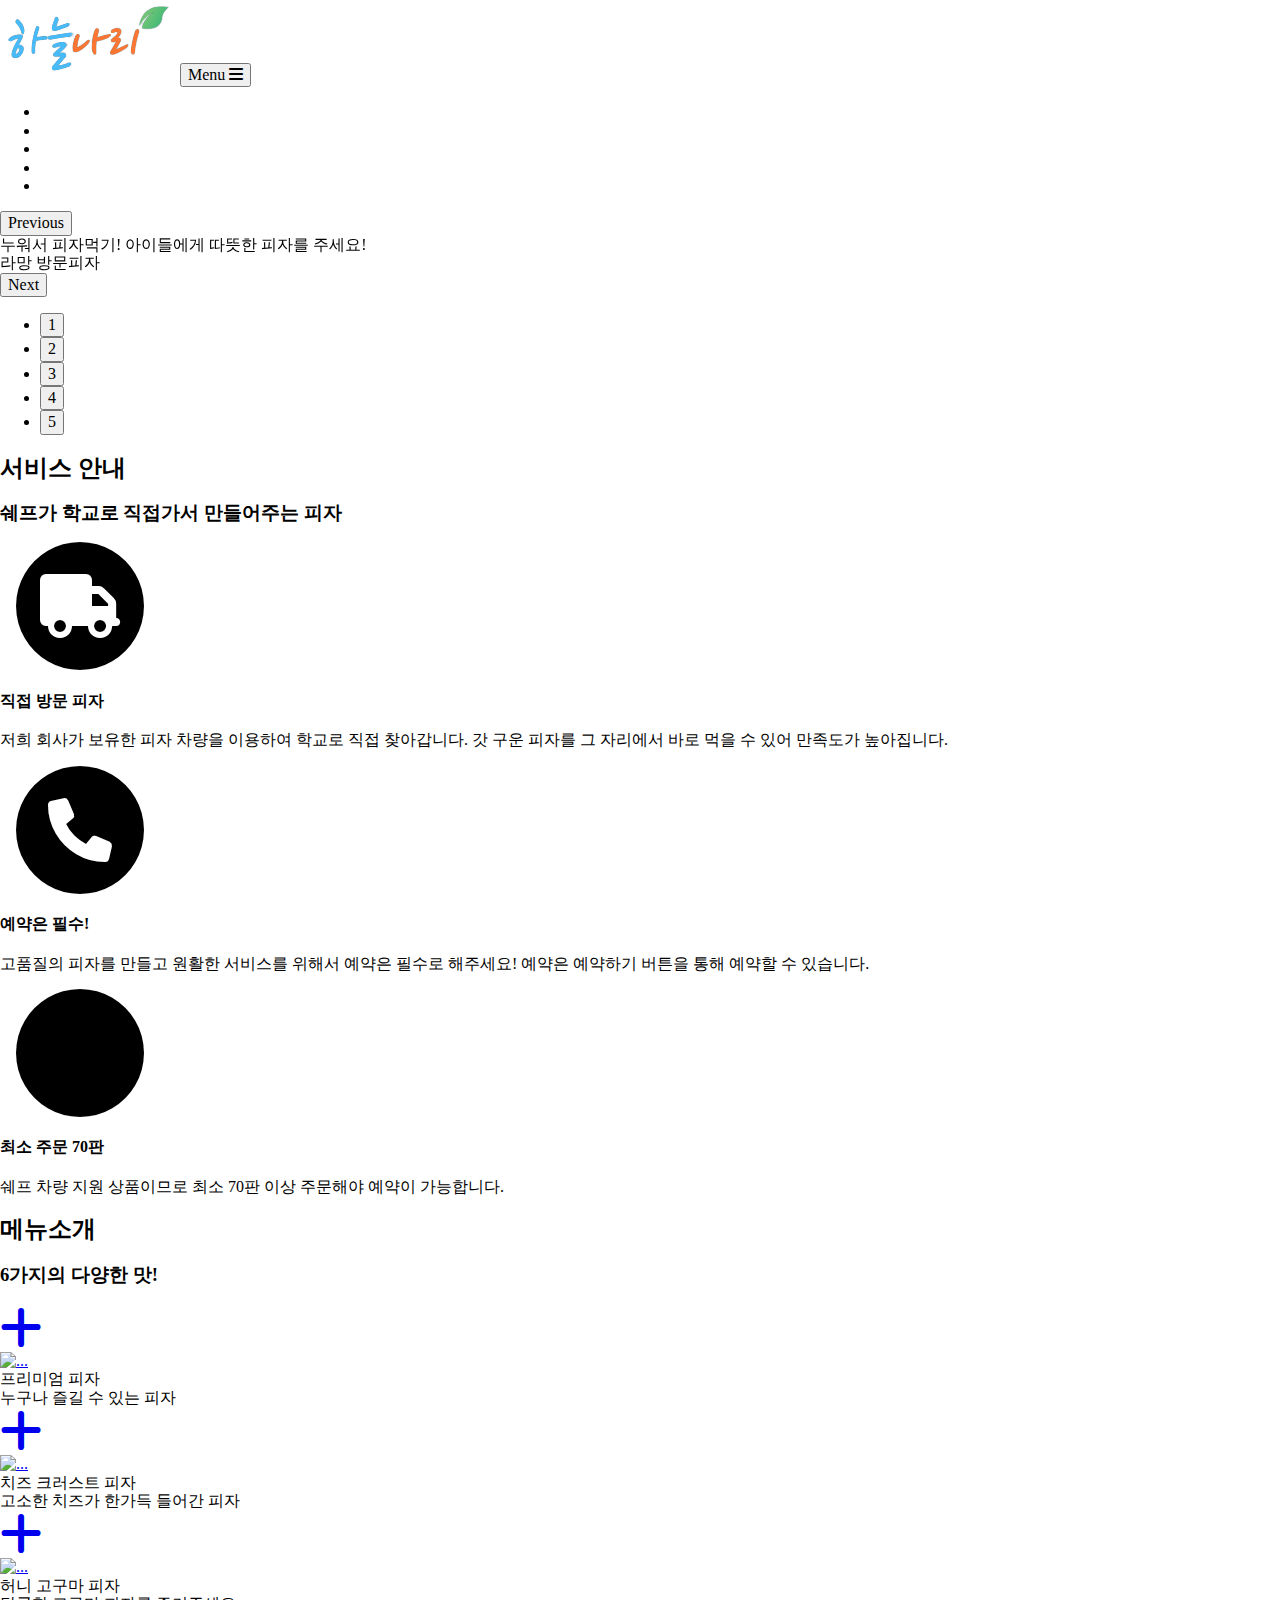
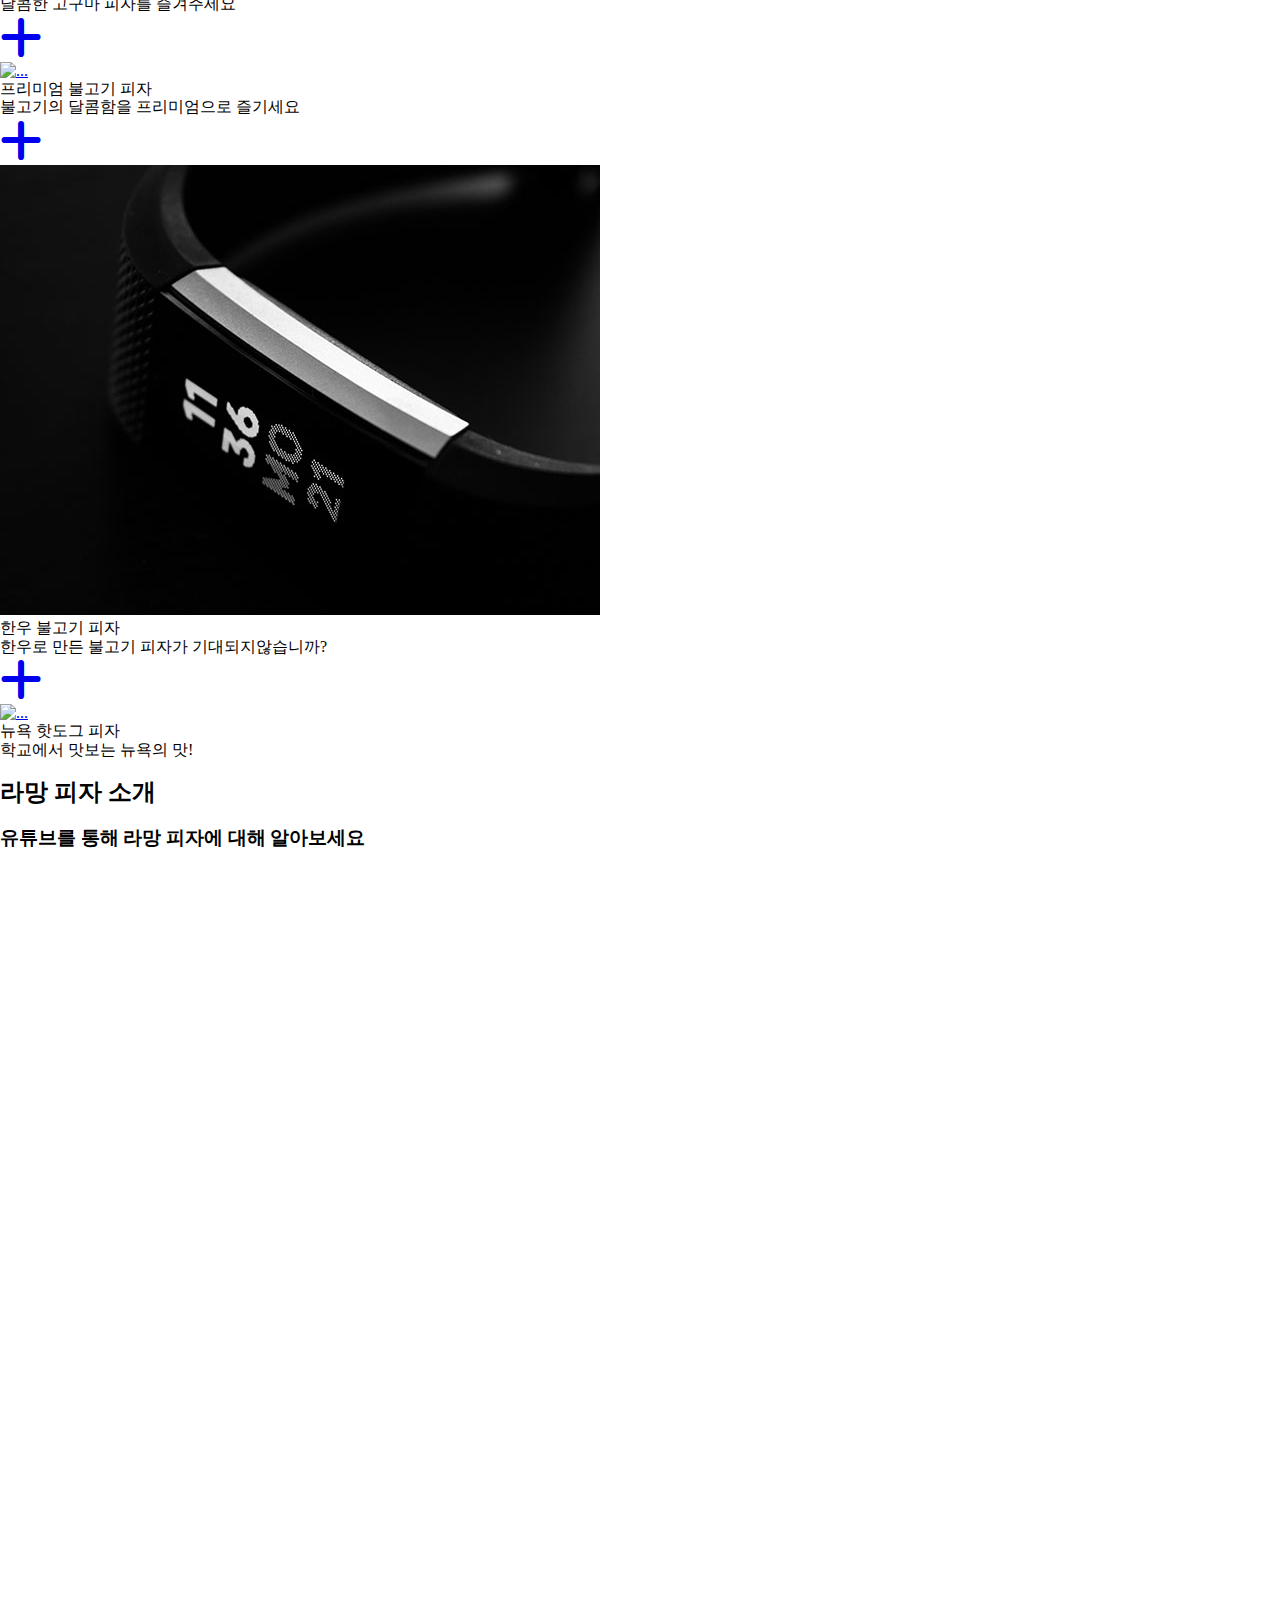
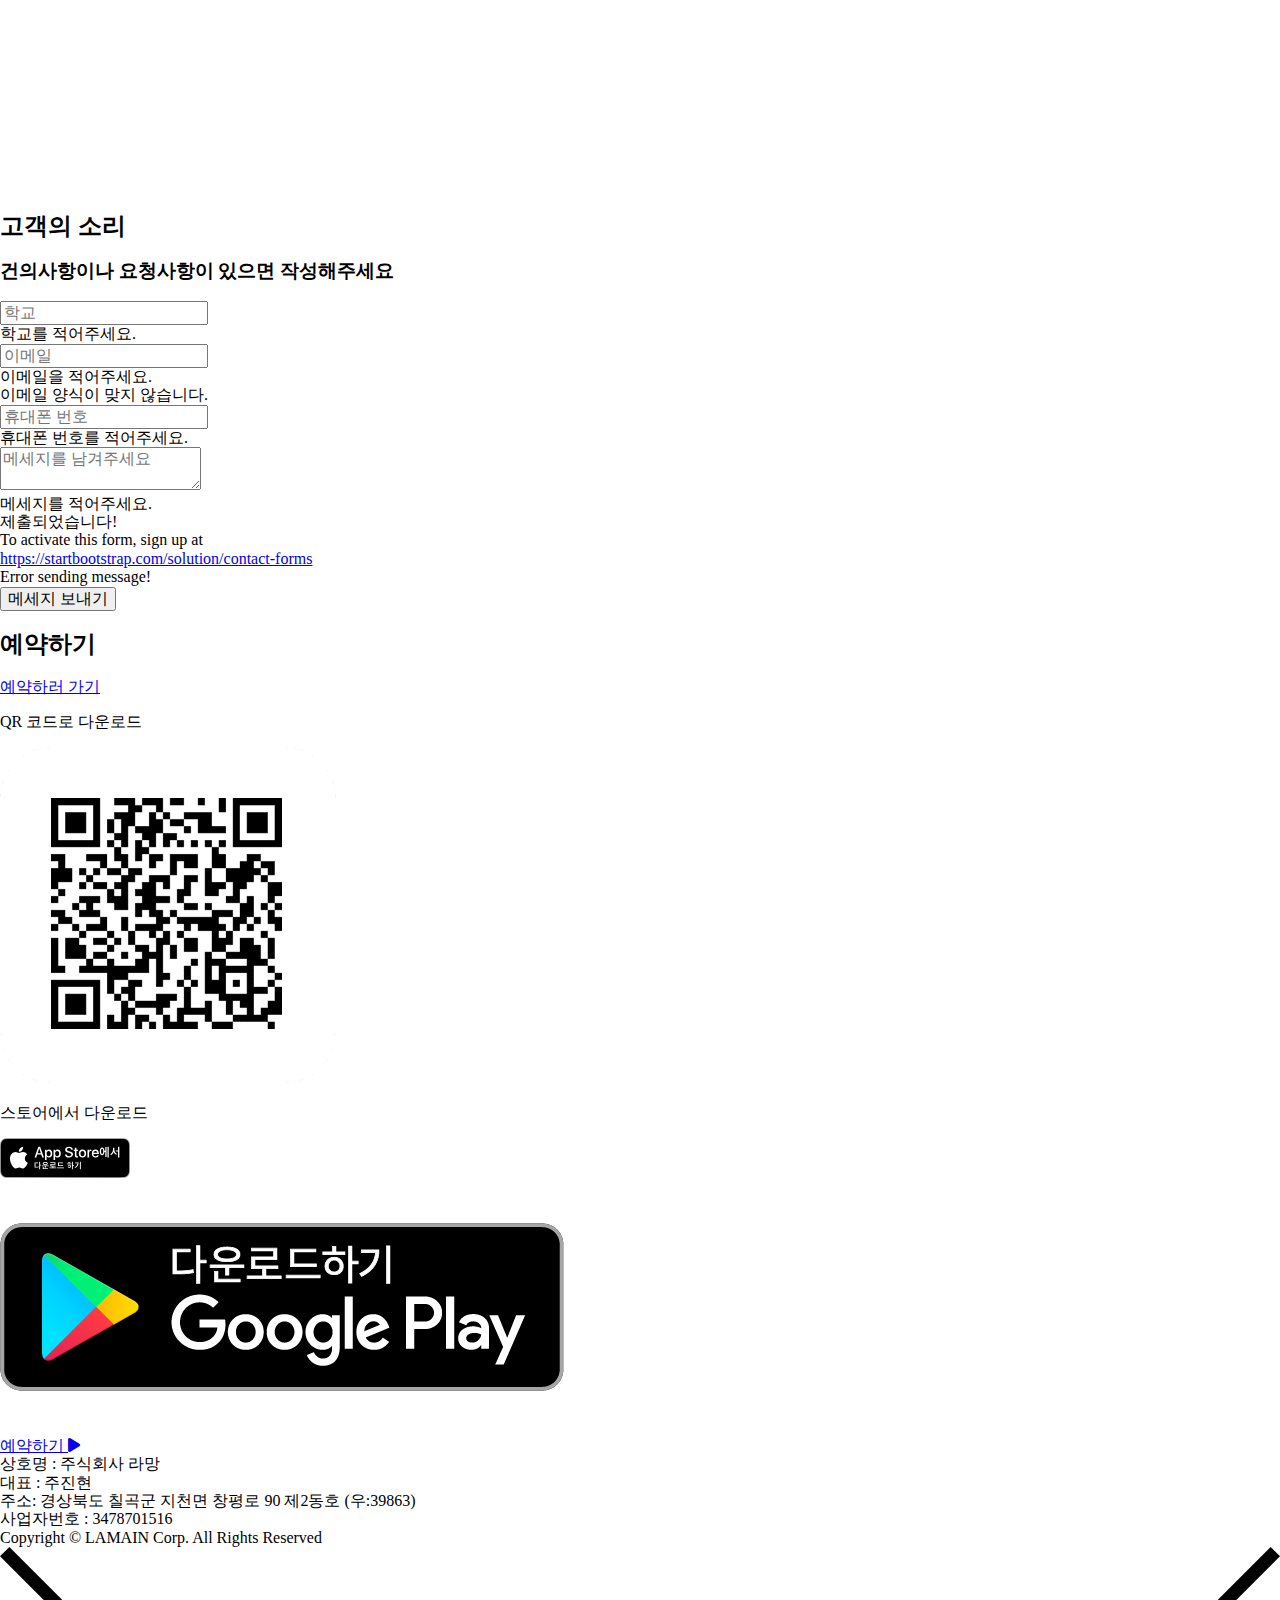
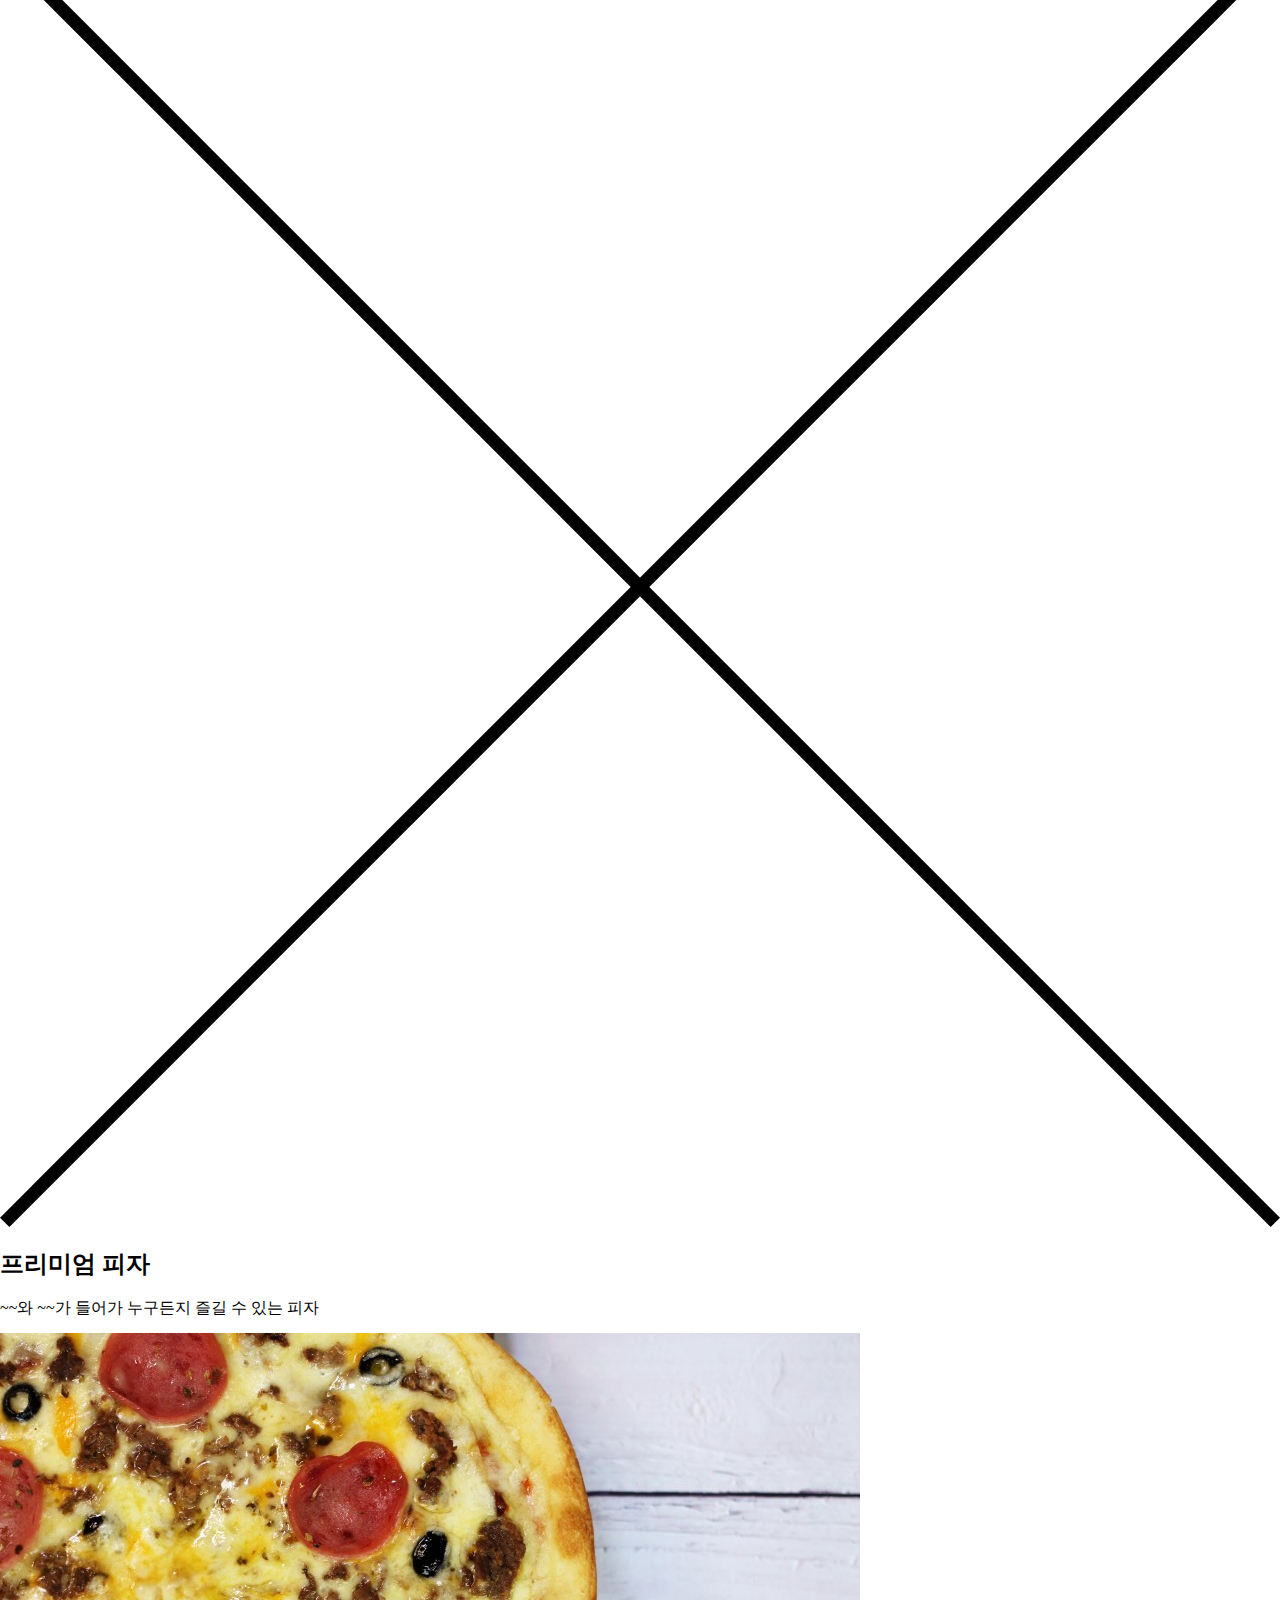
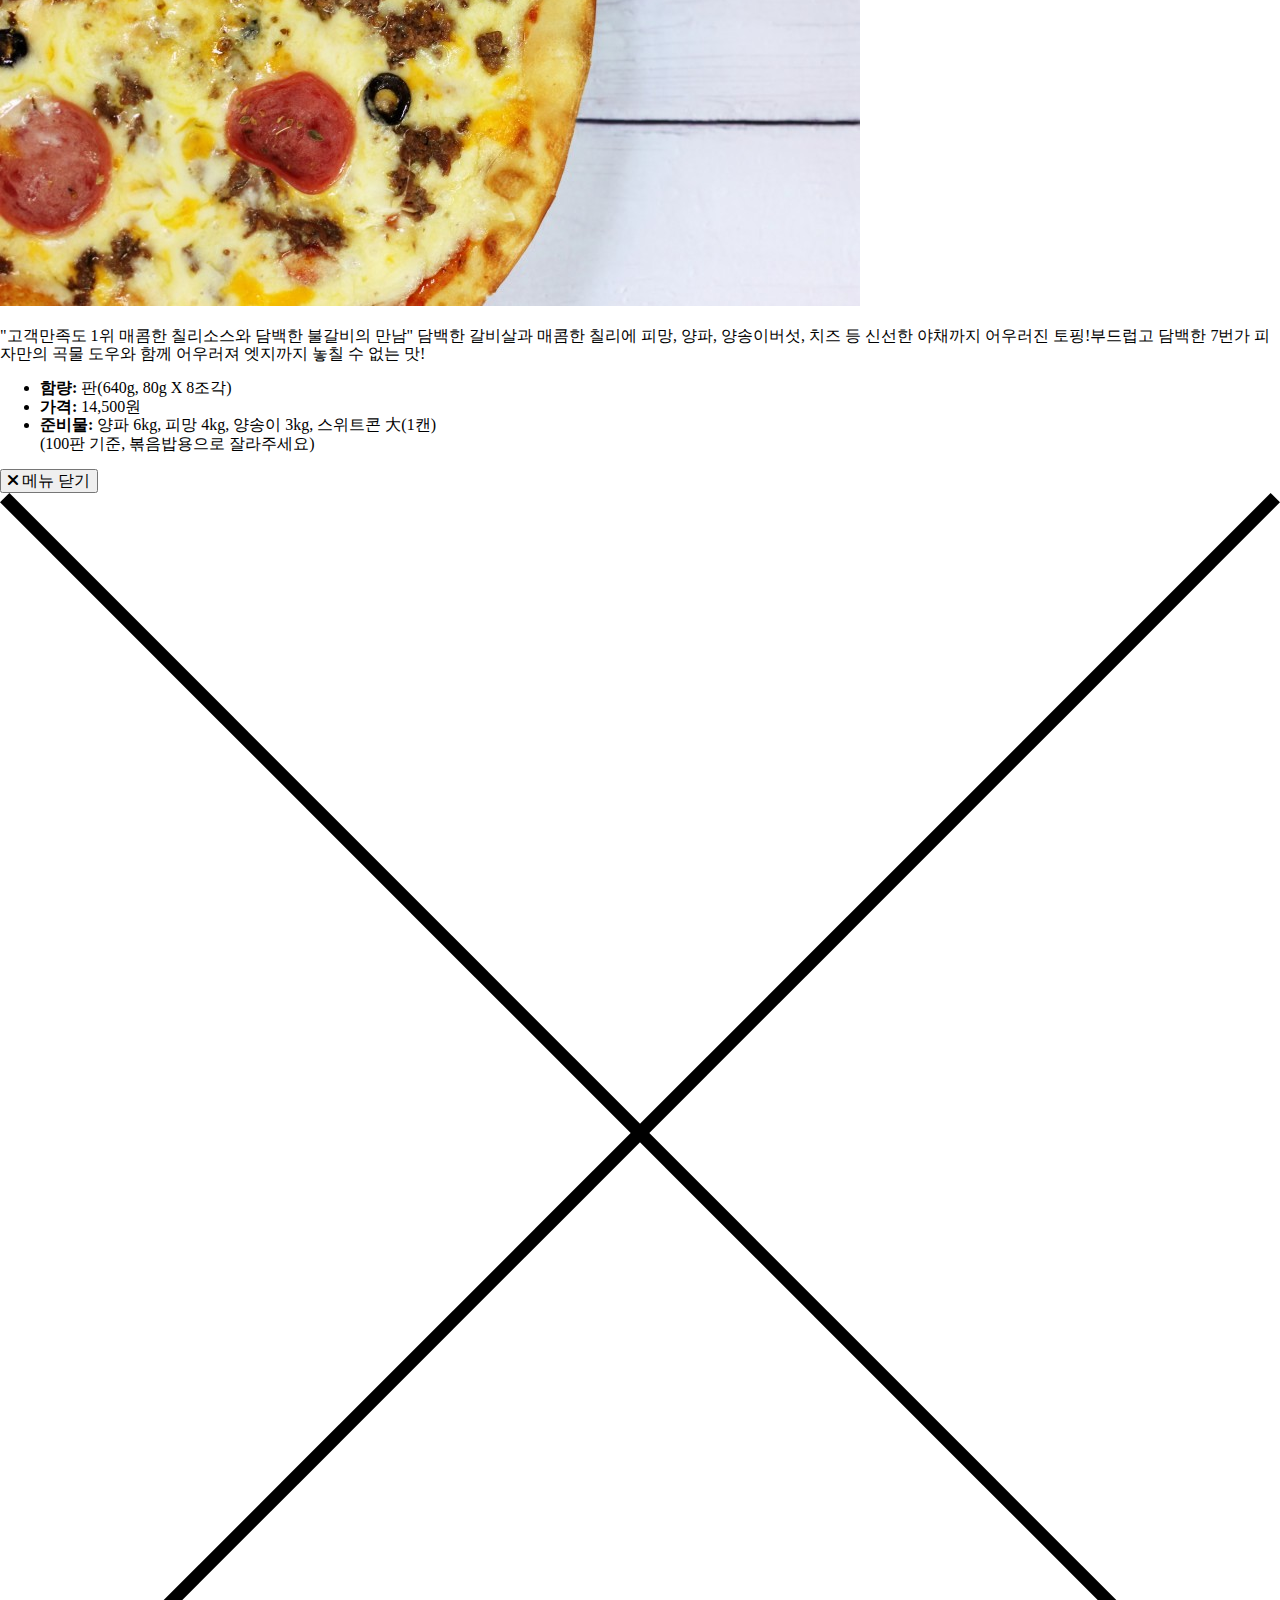
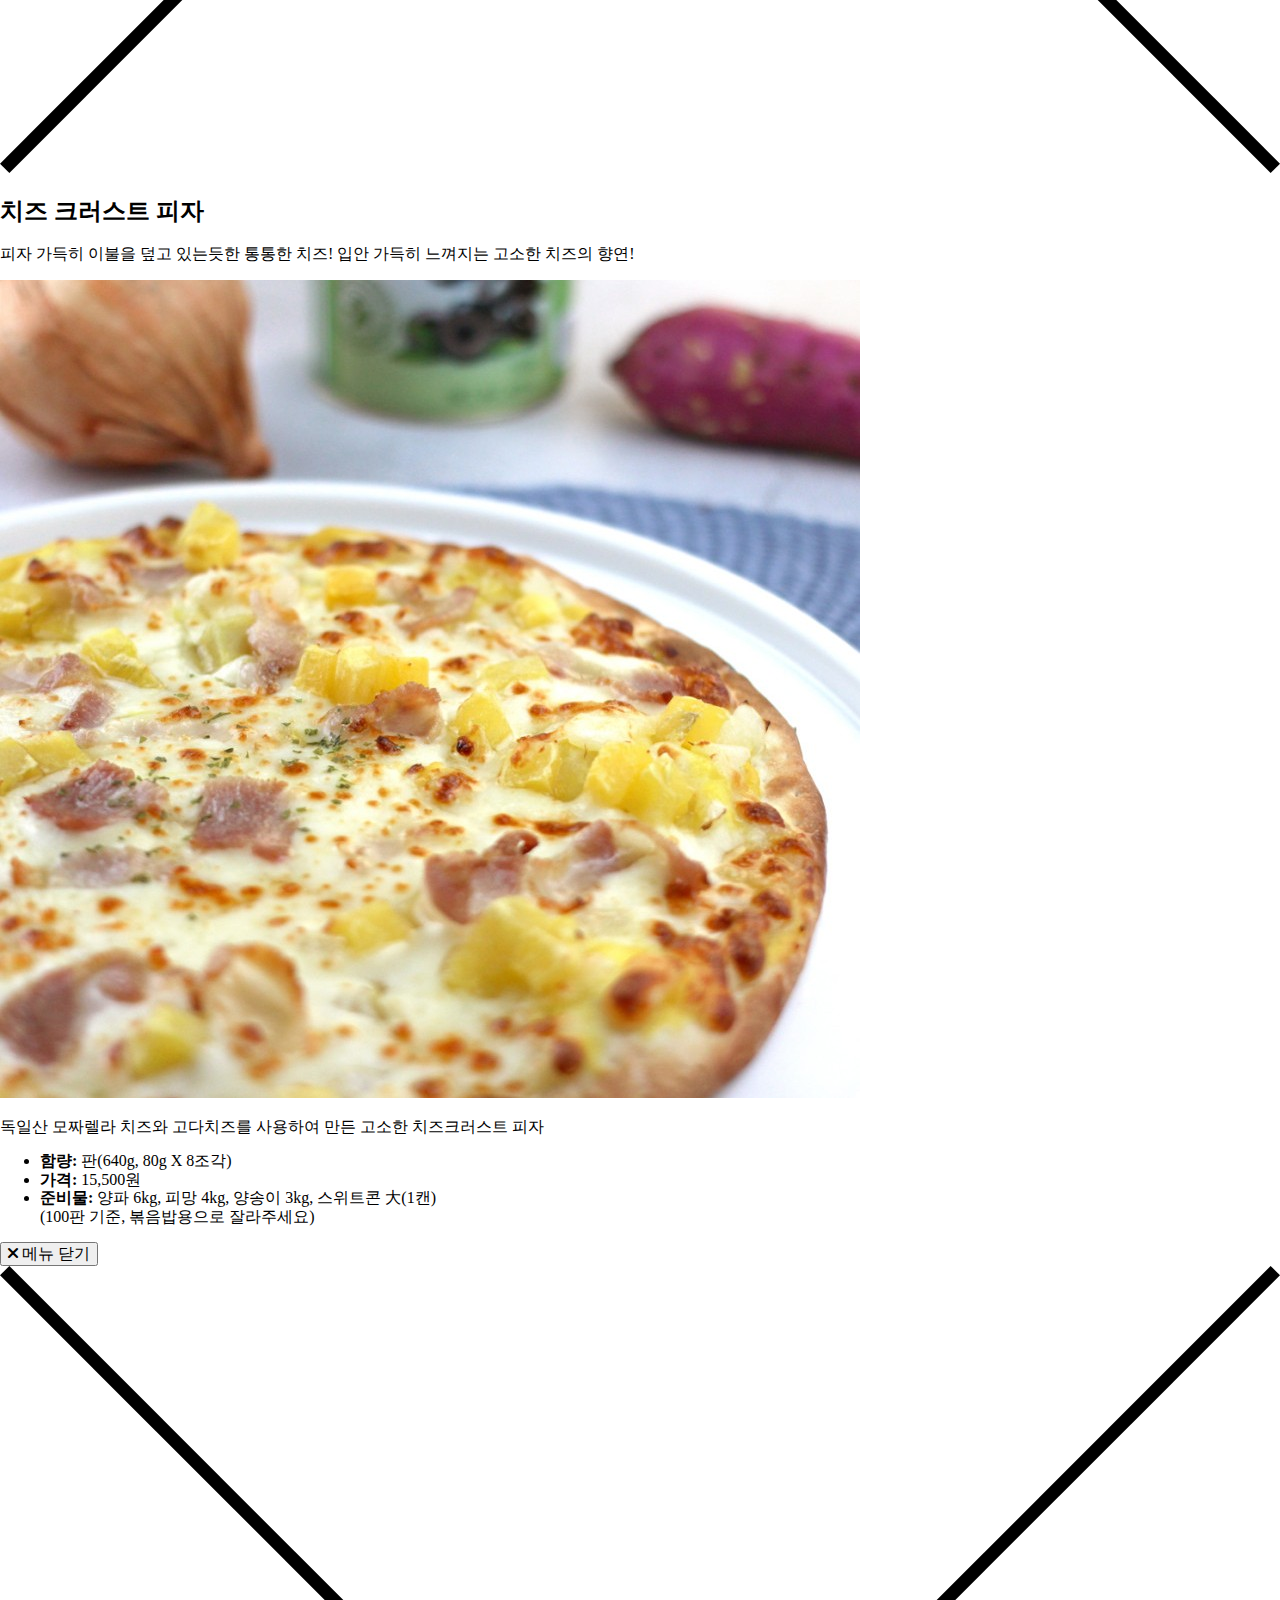
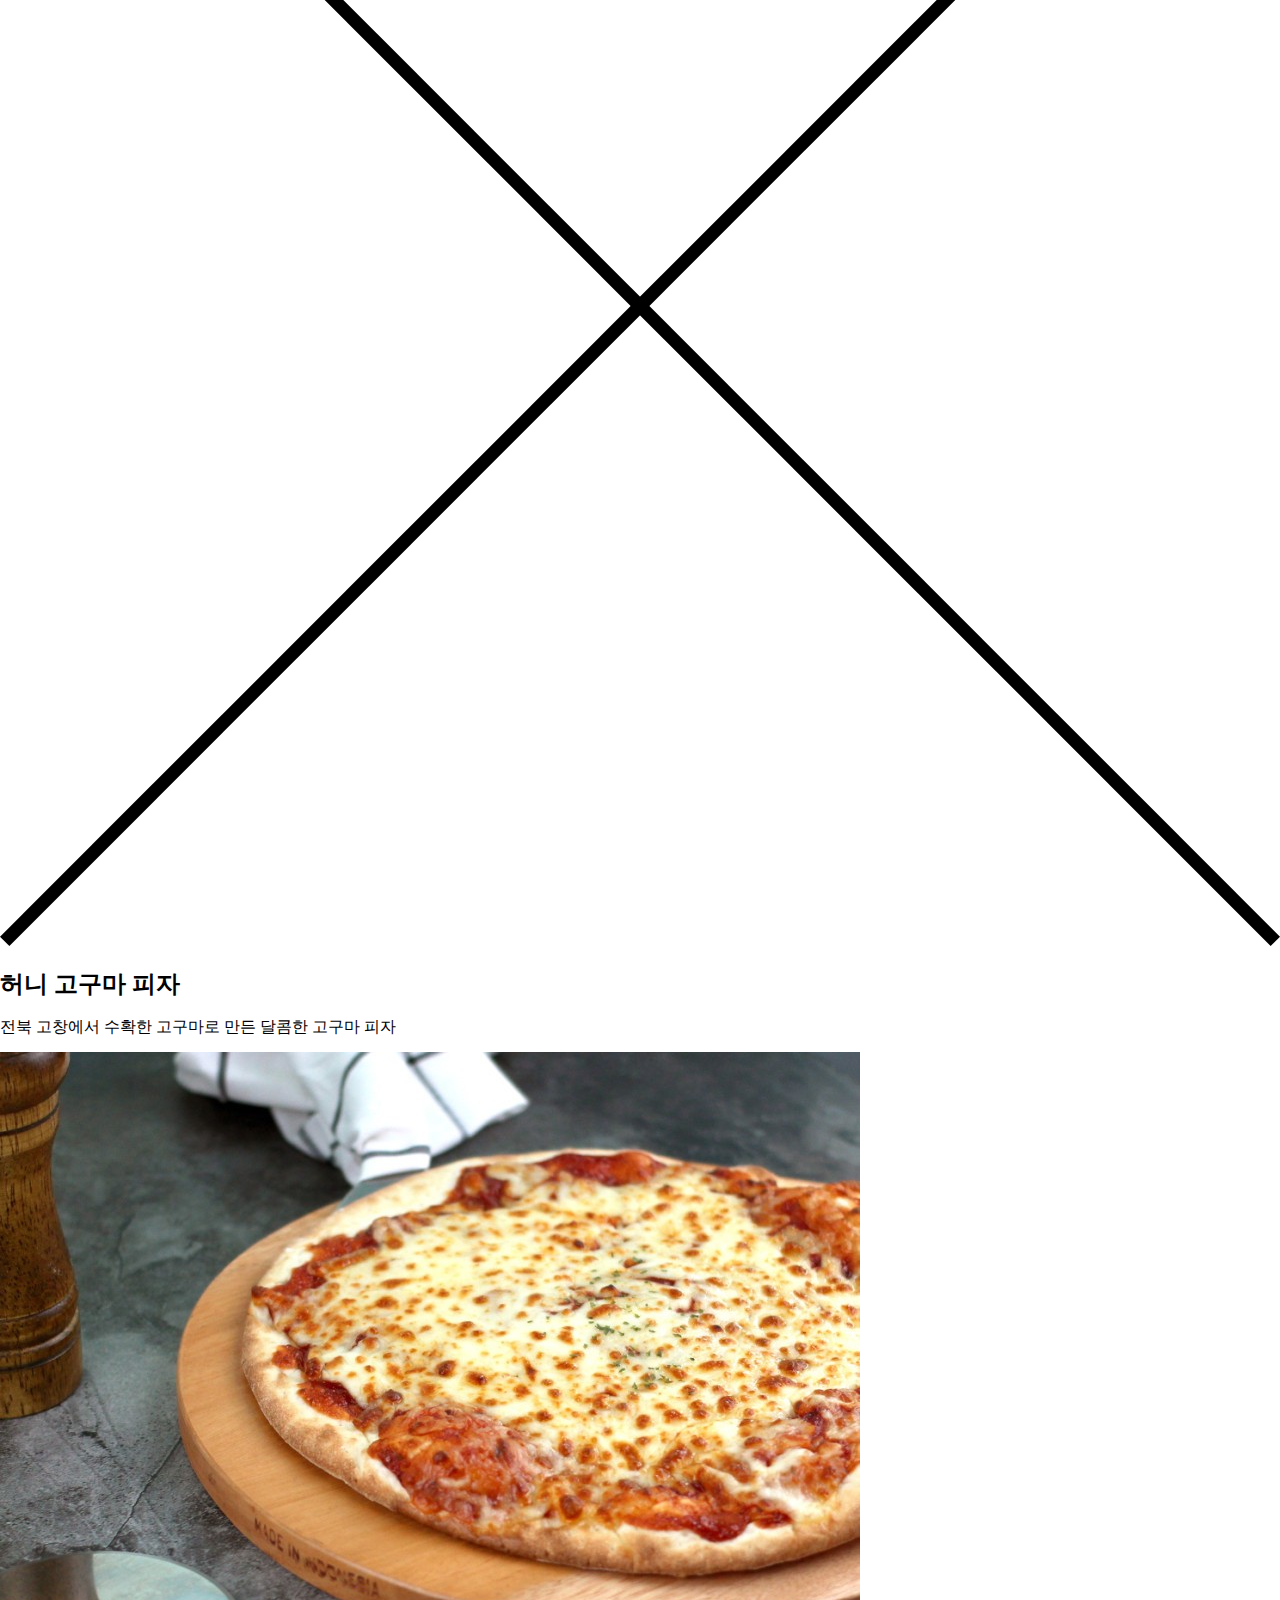
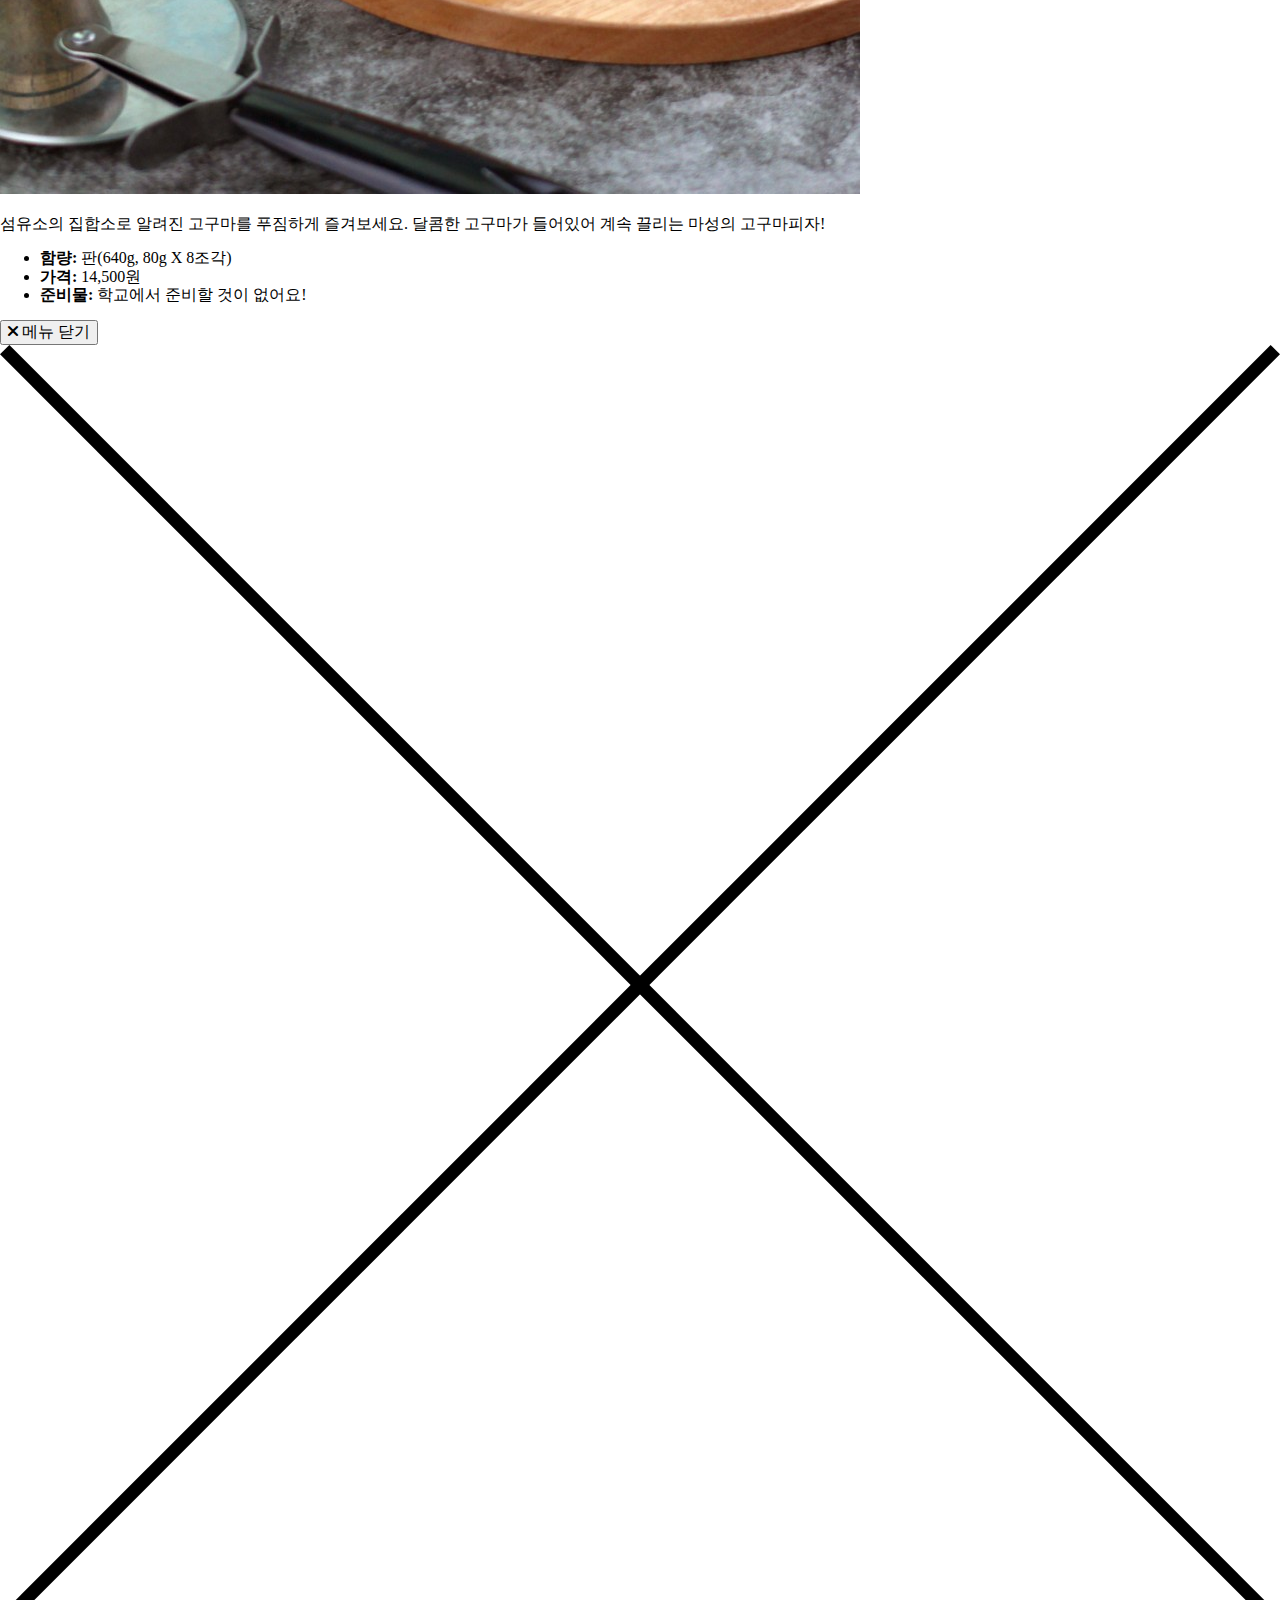
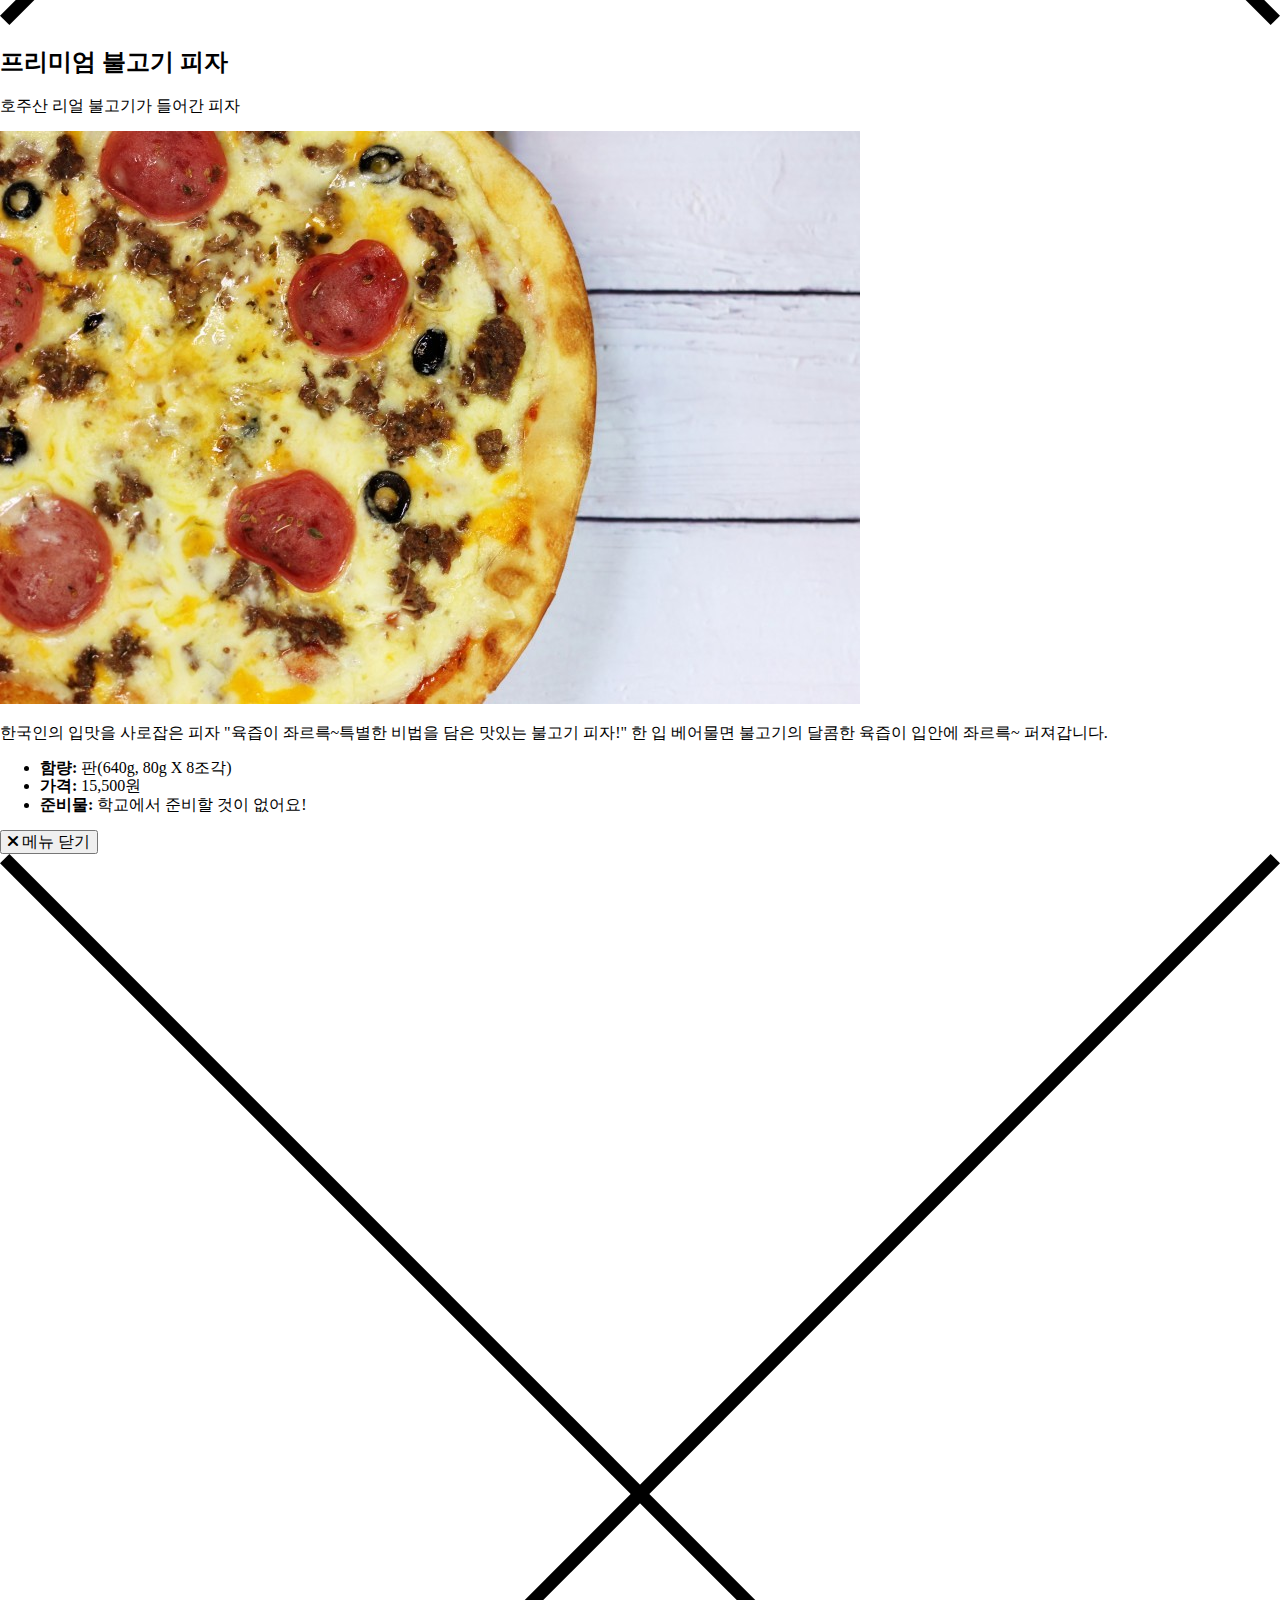
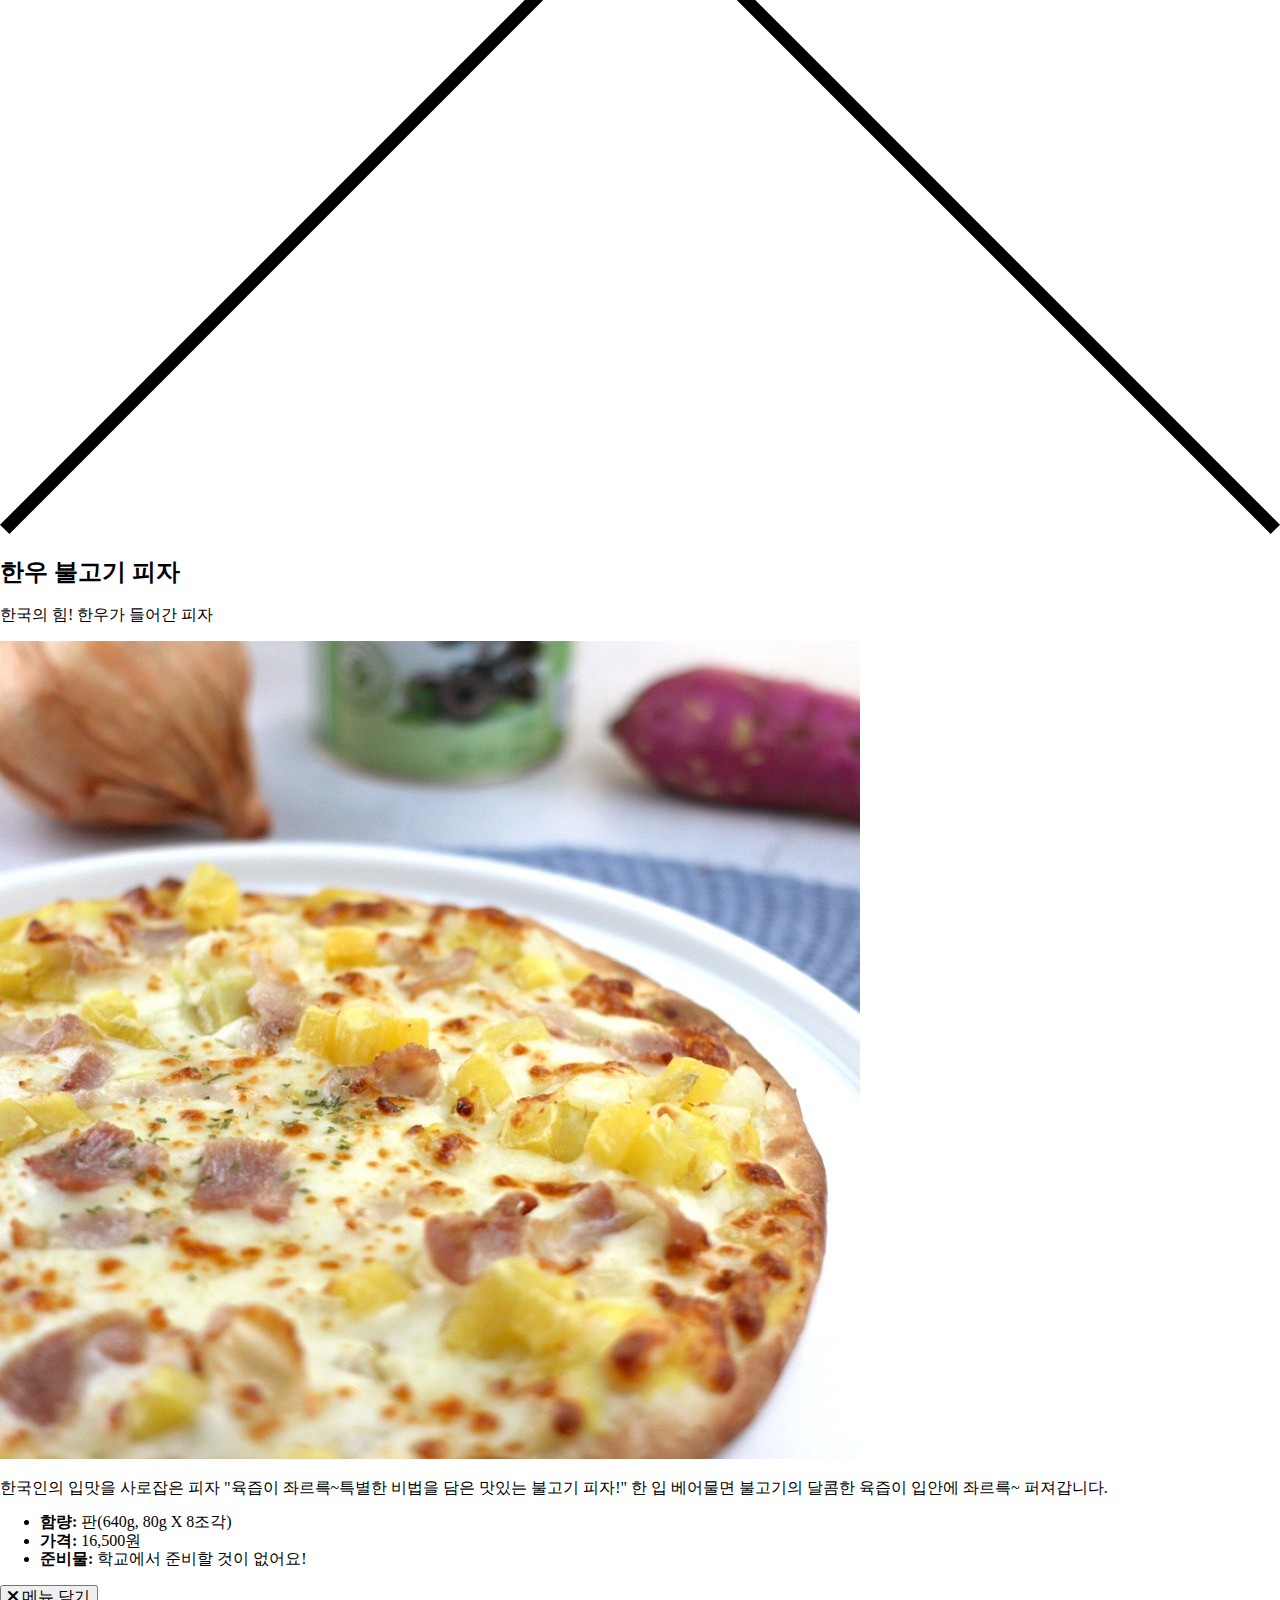
==== index.html @ b8822051 "Add files via upload" ====
<!DOCTYPE html>
<html lang="en">
  <head>
    <meta charset="utf-8" />
    <meta
      name="viewport"
      content="width=device-width, initial-scale=1, shrink-to-fit=no"
    />
    <meta name="description" content="" />
    <meta name="author" content="" />
    <title>LAMAIN - 라망</title>
    <!-- Favicon-->
    <link rel="icon" type="image/x-icon" href="assets/favicon.ico" />
    <!-- Font Awesome icons (free version)-->
    <script
      src="https://use.fontawesome.com/releases/v6.1.0/js/all.js"
      crossorigin="anonymous"
    ></script>
    <!-- 폰트어썸 cdn -->
    <link
      rel="stylesheet"
      href="https://cdnjs.cloudflare.com/ajax/libs/font-awesome/6.0.0/css/all.css"
    />
    <!-- Google fonts-->
    <link
      href="https://fonts.googleapis.com/css?family=Montserrat:400,700"
      rel="stylesheet"
      type="text/css"
    />
    <link
      href="https://fonts.googleapis.com/css?family=Roboto+Slab:400,100,300,700"
      rel="stylesheet"
      type="text/css"
    />

    <!-- normalization -->
    <link rel="stylesheet" href="./css/normalize.css" />
    <!-- jquery -->

    <script src="./jquery-3.6.0.min.js"></script>

    <!-- 슬릭 슬라이더 -->
    <script src="./slick-1.8.1/slick/slick.min.js"></script>
    <link rel="stylesheet" href="./slick-1.8.1/slick/slick.css" />

    <link href="css/main.css" rel="stylesheet" />
  </head>
  <body id="page-top">
    <!-- Navigation-->
    <nav class="navbar navbar-expand-lg navbar-dark fixed-top" id="mainNav">
      <div class="container">
        <a class="navbar-brand" href="#page-top"
          ><img src="./img/logos/main_logo.png" alt="..."
        /></a>
        <button
          class="navbar-toggler"
          type="button"
          data-bs-toggle="collapse"
          data-bs-target="#navbarResponsive"
          aria-controls="navbarResponsive"
          aria-expanded="false"
          aria-label="Toggle navigation"
        >
          Menu
          <i class="fas fa-bars ms-1"></i>
        </button>
        <div class="collapse navbar-collapse" id="navbarResponsive">
          <ul class="navbar-nav text-uppercase ms-auto py-4 py-lg-0">
            <li class="nav-item">
              <a class="nav-link" href="#services">서비스 안내</a>
            </li>
            <li class="nav-item">
              <a class="nav-link" href="#portfolio">메뉴소개</a>
            </li>
            <li class="nav-item">
              <a class="nav-link" href="#about">라망 피자 소개</a>
            </li>
            <li class="nav-item">
              <a class="nav-link" href="#team">고객의 소리</a>
            </li>
            <li class="nav-item">
              <a class="nav-link" href="#contact">예약하기</a>
            </li>
          </ul>
        </div>
      </div>
    </nav>
    <!-- Masthead-->
    <header>
      <div class="slide-box">
        <div class="masthead masthead-first">
          <div class="container">
            <div class="masthead-subheading">
              누워서 피자먹기! 아이들에게 따뜻한 피자를 주세요!
            </div>
            <div class="masthead-heading text-uppercase">라망 방문피자</div>
          </div>
        </div>
        <div class="masthead masthead-second">
          <div class="container">
            <div class="masthead-subheading">
              누워서 피자먹기! 아이들에게 따뜻한 피자를 주세요!
            </div>
            <div class="masthead-heading text-uppercase">라망 방문피자</div>
          </div>
        </div>
        <div class="masthead masthead-third">
          <div class="container">
            <div class="masthead-subheading">
              누워서 피자먹기! 아이들에게 따뜻한 피자를 주세요!
            </div>
            <div class="masthead-heading text-uppercase">라망 방문피자</div>
          </div>
        </div>
        <div class="masthead masthead-fourth">
          <div class="container">
            <div class="masthead-subheading">
              누워서 피자먹기! 아이들에게 따뜻한 피자를 주세요!
            </div>
            <div class="masthead-heading text-uppercase">라망 방문피자</div>
          </div>
        </div>
        <div class="masthead masthead-fifth">
          <div class="container">
            <div class="masthead-subheading">
              누워서 피자먹기! 아이들에게 따뜻한 피자를 주세요!
            </div>
            <div class="masthead-heading text-uppercase">라망 방문피자</div>
          </div>
        </div>
      </div>
    </header>
    <!-- Services-->
    <section class="page-section" id="services">
      <div class="container">
        <div class="text-center">
          <h2 class="section-heading text-uppercase main-font-color">
            서비스 안내
          </h2>
          <h3 class="section-subheading text-muted2">
            쉐프가 학교로 직접가서 만들어주는 피자
          </h3>
        </div>
        <div class="row text-center">
          <div class="col-md-4">
            <span class="fa-stack fa-4x">
              <i class="fas fa-circle fa-stack-2x text-primary"></i>
              <i class="fas fa-truck fa-stack-1x fa-inverse"></i>
            </span>
            <h4 class="my-3 main-font-color">직접 방문 피자</h4>
            <p class="text-muted2">
              저희 회사가 보유한 피자 차량을 이용하여 학교로 직접 찾아갑니다. 갓
              구운 피자를 그 자리에서 바로 먹을 수 있어 만족도가 높아집니다.
            </p>
          </div>
          <div class="col-md-4">
            <span class="fa-stack fa-4x">
              <i class="fas fa-circle fa-stack-2x text-primary"></i>
              <i class="fa-solid fa-phone fa-stack-1x fa-inverse"></i>
            </span>
            <h4 class="my-3 main-font-color">예약은 필수!</h4>
            <p class="text-muted2">
              고품질의 피자를 만들고 원활한 서비스를 위해서 예약은 필수로
              해주세요! 예약은 예약하기 버튼을 통해 예약할 수 있습니다.
            </p>
          </div>
          <div class="col-md-4">
            <span class="fa-stack fa-4x">
              <i class="fas fa-circle fa-stack-2x text-primary"></i>
              <i class="fa-solid fa-people-group fa-stack-1x fa-inverse"></i>
            </span>
            <h4 class="my-3 main-font-color">최소 주문 70판</h4>
            <p class="text-muted2">
              쉐프 차량 지원 상품이므로 최소 70판 이상 주문해야 예약이
              가능합니다.
            </p>
          </div>
        </div>
      </div>
    </section>
    <!-- Portfolio Grid-->
    <section class="page-section page-bg" id="portfolio">
      <div class="container">
        <div class="text-center">
          <h2 class="section-heading text-uppercase main-font-color">
            메뉴소개
          </h2>
          <h3 class="section-subheading text-muted2">6가지의 다양한 맛!</h3>
        </div>
        <div class="row">
          <div class="col-lg-4 col-sm-6 mb-4">
            <!-- Portfolio item 1-->
            <div class="portfolio-item">
              <a
                class="portfolio-link"
                data-bs-toggle="modal"
                href="#portfolioModal1"
              >
                <div class="portfolio-hover">
                  <div class="portfolio-hover-content">
                    <i class="fas fa-plus fa-3x"></i>
                  </div>
                </div>
                <img
                  class="img-main-fluid"
                  src="./img/임시 이미지/pizza img.jpg"
                  alt="..."
                />
              </a>
              <div class="portfolio-caption">
                <div class="portfolio-caption-heading">프리미엄 피자</div>
                <div class="portfolio-caption-subheading text-muted">
                  누구나 즐길 수 있는 피자
                </div>
              </div>
            </div>
          </div>
          <div class="col-lg-4 col-sm-6 mb-4">
            <!-- Portfolio item 2-->
            <div class="portfolio-item">
              <a
                class="portfolio-link"
                data-bs-toggle="modal"
                href="#portfolioModal2"
              >
                <div class="portfolio-hover">
                  <div class="portfolio-hover-content">
                    <i class="fas fa-plus fa-3x"></i>
                  </div>
                </div>
                <img
                  class="img-main-fluid"
                  src="./img/임시 이미지/pizza img2.jpg"
                  alt="..."
                />
              </a>
              <div class="portfolio-caption">
                <div class="portfolio-caption-heading">치즈 크러스트 피자</div>
                <div class="portfolio-caption-subheading text-muted">
                  고소한 치즈가 한가득 들어간 피자
                </div>
              </div>
            </div>
          </div>
          <div class="col-lg-4 col-sm-6 mb-4">
            <!-- Portfolio item 3-->
            <div class="portfolio-item">
              <a
                class="portfolio-link"
                data-bs-toggle="modal"
                href="#portfolioModal3"
              >
                <div class="portfolio-hover">
                  <div class="portfolio-hover-content">
                    <i class="fas fa-plus fa-3x"></i>
                  </div>
                </div>
                <img
                  class="img-main-fluid"
                  src="./img/임시 이미지/pizza img2.jpg"
                  alt="..."
                />
              </a>
              <div class="portfolio-caption">
                <div class="portfolio-caption-heading">허니 고구마 피자</div>
                <div class="portfolio-caption-subheading text-muted">
                  달콤한 고구마 피자를 즐겨주세요
                </div>
              </div>
            </div>
          </div>
          <div class="col-lg-4 col-sm-6 mb-4 mb-lg-0">
            <!-- Portfolio item 4-->
            <div class="portfolio-item">
              <a
                class="portfolio-link"
                data-bs-toggle="modal"
                href="#portfolioModal4"
              >
                <div class="portfolio-hover">
                  <div class="portfolio-hover-content">
                    <i class="fas fa-plus fa-3x"></i>
                  </div>
                </div>
                <img
                  class="img-main-fluid"
                  src="./img/임시 이미지/pizza img.jpg"
                  alt="..."
                />
              </a>
              <div class="portfolio-caption">
                <div class="portfolio-caption-heading">
                  프리미엄 불고기 피자
                </div>
                <div class="portfolio-caption-subheading text-muted">
                  불고기의 달콤함을 프리미엄으로 즐기세요
                </div>
              </div>
            </div>
          </div>
          <div class="col-lg-4 col-sm-6 mb-4 mb-sm-0">
            <!-- Portfolio item 5-->
            <div class="portfolio-item">
              <a
                class="portfolio-link"
                data-bs-toggle="modal"
                href="#portfolioModal5"
              >
                <div class="portfolio-hover">
                  <div class="portfolio-hover-content">
                    <i class="fas fa-plus fa-3x"></i>
                  </div>
                </div>
                <img
                  class="img-main-fluid"
                  src="./img/portfolio/1.jpg"
                  alt="..."
                />
              </a>
              <div class="portfolio-caption">
                <div class="portfolio-caption-heading">한우 불고기 피자</div>
                <div class="portfolio-caption-subheading text-muted">
                  한우로 만든 불고기 피자가 기대되지않습니까?
                </div>
              </div>
            </div>
          </div>
          <div class="col-lg-4 col-sm-6">
            <!-- Portfolio item 6-->
            <div class="portfolio-item">
              <a
                class="portfolio-link"
                data-bs-toggle="modal"
                href="#portfolioModal6"
              >
                <div class="portfolio-hover">
                  <div class="portfolio-hover-content">
                    <i class="fas fa-plus fa-3x"></i>
                  </div>
                </div>
                <img
                  class="img-main-fluid"
                  src="./img/임시 이미지/pizza img3.jpg"
                  alt="..."
                />
              </a>
              <div class="portfolio-caption">
                <div class="portfolio-caption-heading">뉴욕 핫도그 피자</div>
                <div class="portfolio-caption-subheading text-muted">
                  학교에서 맛보는 뉴욕의 맛!
                </div>
              </div>
            </div>
          </div>
        </div>
      </div>
    </section>
    <!-- 라망 피자 소개-->
    <section class="page-section" id="about">
      <div class="container">
        <div class="text-center">
          <h2 class="section-heading text-uppercase main-font-color">
            라망 피자 소개
          </h2>
          <h3 class="section-subheading text-muted2">
            유튜브를 통해 라망 피자에 대해 알아보세요
          </h3>
        </div>
        <div class="event-info-wrap">
          <div class="event-info">
            <iframe
              width="100%"
              src="https://www.youtube.com/embed/bRLUaDYTsDM"
              title="YouTube video player"
              frameborder="0"
              allow="accelerometer; autoplay; clipboard-write; encrypted-media; gyroscope; picture-in-picture"
              allowfullscreen
            ></iframe>
          </div>
          <div class="event-info">
            <iframe
              width="100%"
              src="https://www.youtube.com/embed/BtiMsjWem5o"
              title="YouTube video player"
              frameborder="0"
              allow="accelerometer; autoplay; clipboard-write; encrypted-media; gyroscope; picture-in-picture"
              allowfullscreen
            ></iframe>
          </div>
          <div class="event-info">
            <iframe
              width="100%"
              src="https://www.youtube.com/embed/vQ2KykTpdOI"
              title="YouTube video player"
              frameborder="0"
              allow="accelerometer; autoplay; clipboard-write; encrypted-media; gyroscope; picture-in-picture"
              allowfullscreen
            ></iframe>
          </div>
          <div class="event-info">
            <iframe
              width="100%"
              src="https://www.youtube.com/embed/bWmBBXzzhxg"
              title="YouTube video player"
              frameborder="0"
              allow="accelerometer; autoplay; clipboard-write; encrypted-media; gyroscope; picture-in-picture"
              allowfullscreen
            ></iframe>
          </div>
          <div class="event-info">
            <iframe
              width="100%"
              src="https://www.youtube.com/embed/7eHjf7tG5Rc"
              title="YouTube video player"
              frameborder="0"
              allow="accelerometer; autoplay; clipboard-write; encrypted-media; gyroscope; picture-in-picture"
              allowfullscreen
            ></iframe>
          </div>
          <div class="event-info">
            <iframe
              width="100%"
              src="https://www.youtube.com/embed/BtiMsjWem5o"
              title="YouTube video player"
              frameborder="0"
              allow="accelerometer; autoplay; clipboard-write; encrypted-media; gyroscope; picture-in-picture"
              allowfullscreen
            ></iframe>
          </div>
        </div>
      </div>
    </section>
    <!-- Team-->
    <section class="page-section page-bg" id="team">
      <div class="container">
        <div class="text-center">
          <h2 class="section-heading text-uppercase main-font-color">
            고객의 소리
          </h2>
          <h3 class="section-subheading text-muted2">
            건의사항이나 요청사항이 있으면 작성해주세요
          </h3>
        </div>
        <form id="contactForm" data-sb-form-api-token="API_TOKEN">
          <div class="row align-items-stretch mb-5">
            <div class="col-md-6">
              <div class="form-group">
                <!-- Name input-->
                <input
                  class="form-control"
                  id="name"
                  type="text"
                  placeholder="학교"
                  data-sb-validations="required"
                />
                <div class="invalid-feedback" data-sb-feedback="name:required">
                  학교를 적어주세요.
                </div>
              </div>
              <div class="form-group">
                <!-- Email address input-->
                <input
                  class="form-control"
                  id="email"
                  type="email"
                  placeholder="이메일"
                  data-sb-validations="required,email"
                />
                <div class="invalid-feedback" data-sb-feedback="email:required">
                  이메일을 적어주세요.
                </div>
                <div class="invalid-feedback" data-sb-feedback="email:email">
                  이메일 양식이 맞지 않습니다.
                </div>
              </div>
              <div class="form-group mb-md-0">
                <!-- Phone number input-->
                <input
                  class="form-control"
                  id="phone"
                  type="tel"
                  placeholder="휴대폰 번호"
                  data-sb-validations="required"
                />
                <div class="invalid-feedback" data-sb-feedback="phone:required">
                  휴대폰 번호를 적어주세요.
                </div>
              </div>
            </div>
            <div class="col-md-6">
              <div class="form-group form-group-textarea mb-md-0">
                <!-- Message input-->
                <textarea
                  class="form-control"
                  id="message"
                  placeholder="메세지를 남겨주세요"
                  data-sb-validations="required"
                ></textarea>
                <div
                  class="invalid-feedback"
                  data-sb-feedback="message:required"
                >
                  메세지를 적어주세요.
                </div>
              </div>
            </div>
          </div>
          <!-- Submit success message-->
          <!---->
          <!-- This is what your users will see when the form-->
          <!-- has successfully submitted-->
          <div class="d-none" id="submitSuccessMessage">
            <div class="text-center text-white mb-3">
              <div class="fw-bolder">제출되었습니다!</div>
              To activate this form, sign up at
              <br />
              <a href="https://startbootstrap.com/solution/contact-forms"
                >https://startbootstrap.com/solution/contact-forms</a
              >
            </div>
          </div>
          <!-- Submit error message-->
          <!---->
          <!-- This is what your users will see when there is-->
          <!-- an error submitting the form-->
          <div class="d-none" id="submitErrorMessage">
            <div class="text-center text-danger mb-3">
              Error sending message!
            </div>
          </div>
          <!-- Submit Button-->
          <div class="text-center">
            <button class="btn btn-primary" id="submitButton">
              메세지 보내기
            </button>
          </div>
        </form>
      </div>
    </section>
    <!-- Contact-->
    <section class="page-section" id="contact">
      <div class="container">
        <div class="reservation-wrap">
          <div class="text-center">
            <h2 class="section-heading text-uppercase main-font-color">
              예약하기
            </h2>
            <a
              href="./login/login.html"
              class="btn btn-primary btn-reservation"
            >
              <p>예약하러 가기</p>
            </a>
          </div>
          <div class="app-down-wrap">
            <div class="qr-code">
              <p>QR 코드로 다운로드</p>
              <img src="./img/qr img.png" alt="" />
            </div>
            <span class="bar"></span>
            <div class="store">
              <p>스토어에서 다운로드</p>
              <div class="store-wrap">
                <div class="app-store">
                  <a href="#">
                    <img src="./img/logos/App-store.svg" alt="" />
                  </a>
                </div>
                <div class="app-store">
                  <a href="#">
                    <img src="./img/logos/google-play-badge1.png" alt="" />
                  </a>
                </div>
              </div>
            </div>
          </div>
        </div>
      </div>
    </section>
    <!-- 예약하기 바로가기 -->
    <div class="reservation-fixed">
      <a href="./login/login.html">
        예약하기
        <i class="fa-solid fa-play"></i>
      </a>
    </div>
    <!-- Footer-->
    <footer class="footer py-4">
      <div class="container">
        <div class="row align-items-center">
          <div class="col-lg-3 text-lg-start"></div>
          <div class="col-lg-6 my-3 my-lg-0">
            상호명 : 주식회사 라망<br />
            대표 : 주진현<br />
            주소: 경상북도 칠곡군 지천면 창평로 90 제2동호 (우:39863)
            <br />사업자번호 : 3478701516<br />
            Copyright &copy LAMAIN Corp. All Rights Reserved
          </div>
          <div class="col-lg-3 text-lg-end">
            <a class="link-dark text-decoration-none me-3" href="#!"></a>
            <a class="link-dark text-decoration-none" href="#!"></a>
          </div>
        </div>
      </div>
    </footer>
    <!-- Portfolio Modals-->
    <!-- Portfolio item 1 modal popup-->
    <div
      class="portfolio-modal modal fade"
      id="portfolioModal1"
      tabindex="-1"
      role="dialog"
      aria-hidden="true"
    >
      <div class="modal-dialog">
        <div class="modal-content">
          <div class="close-modal" data-bs-dismiss="modal">
            <img src="./img/close-icon.svg" alt="Close modal" />
          </div>
          <div class="container">
            <div class="row justify-content-center">
              <div class="col-lg-8">
                <div class="modal-body">
                  <!-- Project details-->
                  <h2 class="text-uppercase">프리미엄 피자</h2>
                  <p class="item-intro text-muted">
                    ~~와 ~~가 들어가 누구든지 즐길 수 있는 피자
                  </p>
                  <img
                    class="img-fluid d-block mx-auto"
                    src="./img/menu/menu1.jpg"
                    alt="..."
                  />
                  <p>
                    "고객만족도 1위 매콤한 칠리소스와 담백한 불갈비의 만남"
                    담백한 갈비살과 매콤한 칠리에 피망, 양파, 양송이버섯, 치즈
                    등 신선한 야채까지 어우러진 토핑!부드럽고 담백한 7번가
                    피자만의 곡물 도우와 함께 어우러져 엣지까지 놓칠 수 없는 맛!
                  </p>
                  <ul class="list-inline">
                    <li>
                      <strong>함량:</strong>
                      판(640g, 80g X 8조각)
                    </li>
                    <li>
                      <strong>가격:</strong>
                      14,500원
                    </li>
                    <li>
                      <strong>준비물:</strong>
                      양파 6kg, 피망 4kg, 양송이 3kg, 스위트콘 大(1캔)<br />
                      (100판 기준, 볶음밥용으로 잘라주세요)
                    </li>
                  </ul>
                  <button
                    class="btn btn-primary btn-xl text-uppercase"
                    data-bs-dismiss="modal"
                    type="button"
                  >
                    <i class="fas fa-xmark me-1"></i>
                    메뉴 닫기
                  </button>
                </div>
              </div>
            </div>
          </div>
        </div>
      </div>
    </div>
    <!-- Portfolio item 2 modal popup-->
    <div
      class="portfolio-modal modal fade"
      id="portfolioModal2"
      tabindex="-1"
      role="dialog"
      aria-hidden="true"
    >
      <div class="modal-dialog">
        <div class="modal-content">
          <div class="close-modal" data-bs-dismiss="modal">
            <img src="./img/close-icon.svg" alt="Close modal" />
          </div>
          <div class="container">
            <div class="row justify-content-center">
              <div class="col-lg-8">
                <div class="modal-body">
                  <!-- Project details-->
                  <h2 class="text-uppercase">치즈 크러스트 피자</h2>
                  <p class="item-intro text-muted">
                    피자 가득히 이불을 덮고 있는듯한 통통한 치즈! 입안 가득히
                    느껴지는 고소한 치즈의 향연!
                  </p>
                  <img
                    class="img-fluid d-block mx-auto"
                    src="./img/menu/menu2.jpg"
                    alt="..."
                  />
                  <p>
                    독일산 모짜렐라 치즈와 고다치즈를 사용하여 만든 고소한
                    치즈크러스트 피자
                  </p>
                  <ul class="list-inline">
                    <li>
                      <strong>함량:</strong>
                      판(640g, 80g X 8조각)
                    </li>
                    <li>
                      <strong>가격:</strong>
                      15,500원
                    </li>
                    <li>
                      <strong>준비물:</strong>
                      양파 6kg, 피망 4kg, 양송이 3kg, 스위트콘 大(1캔)<br />
                      (100판 기준, 볶음밥용으로 잘라주세요)
                    </li>
                  </ul>
                  <button
                    class="btn btn-primary btn-xl text-uppercase"
                    data-bs-dismiss="modal"
                    type="button"
                  >
                    <i class="fas fa-xmark me-1"></i>
                    메뉴 닫기
                  </button>
                </div>
              </div>
            </div>
          </div>
        </div>
      </div>
    </div>
    <!-- Portfolio item 3 modal popup-->
    <div
      class="portfolio-modal modal fade"
      id="portfolioModal3"
      tabindex="-1"
      role="dialog"
      aria-hidden="true"
    >
      <div class="modal-dialog">
        <div class="modal-content">
          <div class="close-modal" data-bs-dismiss="modal">
            <img src="./img/close-icon.svg" alt="Close modal" />
          </div>
          <div class="container">
            <div class="row justify-content-center">
              <div class="col-lg-8">
                <div class="modal-body">
                  <!-- Project details-->
                  <h2 class="text-uppercase">허니 고구마 피자</h2>
                  <p class="item-intro text-muted">
                    전북 고창에서 수확한 고구마로 만든 달콤한 고구마 피자
                  </p>
                  <img
                    class="img-fluid d-block mx-auto"
                    src="./img/menu/menu3.jpg"
                    alt="..."
                  />
                  <p>
                    섬유소의 집합소로 알려진 고구마를 푸짐하게 즐겨보세요.
                    달콤한 고구마가 들어있어 계속 끌리는 마성의 고구마피자!
                  </p>
                  <ul class="list-inline">
                    <li>
                      <strong>함량:</strong>
                      판(640g, 80g X 8조각)
                    </li>
                    <li>
                      <strong>가격:</strong>
                      14,500원
                    </li>
                    <li>
                      <strong>준비물:</strong>
                      학교에서 준비할 것이 없어요!
                    </li>
                  </ul>
                  <button
                    class="btn btn-primary btn-xl text-uppercase"
                    data-bs-dismiss="modal"
                    type="button"
                  >
                    <i class="fas fa-xmark me-1"></i>
                    메뉴 닫기
                  </button>
                </div>
              </div>
            </div>
          </div>
        </div>
      </div>
    </div>
    <!-- Portfolio item 4 modal popup-->
    <div
      class="portfolio-modal modal fade"
      id="portfolioModal4"
      tabindex="-1"
      role="dialog"
      aria-hidden="true"
    >
      <div class="modal-dialog">
        <div class="modal-content">
          <div class="close-modal" data-bs-dismiss="modal">
            <img src="./img/close-icon.svg" alt="Close modal" />
          </div>
          <div class="container">
            <div class="row justify-content-center">
              <div class="col-lg-8">
                <div class="modal-body">
                  <!-- Project details-->
                  <h2 class="text-uppercase">프리미엄 불고기 피자</h2>
                  <p class="item-intro text-muted">
                    호주산 리얼 불고기가 들어간 피자
                  </p>
                  <img
                    class="img-fluid d-block mx-auto"
                    src="./img/menu/menu1.jpg"
                    alt="..."
                  />
                  <p>
                    한국인의 입맛을 사로잡은 피자 "육즙이 좌르륵~특별한 비법을
                    담은 맛있는 불고기 피자!" 한 입 베어물면 불고기의 달콤한
                    육즙이 입안에 좌르륵~ 퍼져갑니다.
                  </p>
                  <ul class="list-inline">
                    <li>
                      <strong>함량:</strong>
                      판(640g, 80g X 8조각)
                    </li>
                    <li>
                      <strong>가격:</strong>
                      15,500원
                    </li>
                    <li>
                      <strong>준비물:</strong>
                      학교에서 준비할 것이 없어요!
                    </li>
                  </ul>
                  <button
                    class="btn btn-primary btn-xl text-uppercase"
                    data-bs-dismiss="modal"
                    type="button"
                  >
                    <i class="fas fa-xmark me-1"></i>
                    메뉴 닫기
                  </button>
                </div>
              </div>
            </div>
          </div>
        </div>
      </div>
    </div>
    <!-- Portfolio item 5 modal popup-->
    <div
      class="portfolio-modal modal fade"
      id="portfolioModal5"
      tabindex="-1"
      role="dialog"
      aria-hidden="true"
    >
      <div class="modal-dialog">
        <div class="modal-content">
          <div class="close-modal" data-bs-dismiss="modal">
            <img src="./img/close-icon.svg" alt="Close modal" />
          </div>
          <div class="container">
            <div class="row justify-content-center">
              <div class="col-lg-8">
                <div class="modal-body">
                  <!-- Project details-->
                  <h2 class="text-uppercase">한우 불고기 피자</h2>
                  <p class="item-intro text-muted">
                    한국의 힘! 한우가 들어간 피자
                  </p>
                  <img
                    class="img-fluid d-block mx-auto"
                    src="./img/menu/menu2.jpg"
                    alt="..."
                  />
                  <p>
                    한국인의 입맛을 사로잡은 피자 "육즙이 좌르륵~특별한 비법을
                    담은 맛있는 불고기 피자!" 한 입 베어물면 불고기의 달콤한
                    육즙이 입안에 좌르륵~ 퍼져갑니다.
                  </p>
                  <ul class="list-inline">
                    <li>
                      <strong>함량:</strong>
                      판(640g, 80g X 8조각)
                    </li>
                    <li>
                      <strong>가격:</strong>
                      16,500원
                    </li>
                    <li>
                      <strong>준비물:</strong>
                      학교에서 준비할 것이 없어요!
                    </li>
                  </ul>
                  <button
                    class="btn btn-primary btn-xl text-uppercase"
                    data-bs-dismiss="modal"
                    type="button"
                  >
                    <i class="fas fa-xmark me-1"></i>
                    메뉴 닫기
                  </button>
                </div>
              </div>
            </div>
          </div>
        </div>
      </div>
    </div>
    <!-- Portfolio item 6 modal popup-->
    <div
      class="portfolio-modal modal fade"
      id="portfolioModal6"
      tabindex="-1"
      role="dialog"
      aria-hidden="true"
    >
      <div class="modal-dialog">
        <div class="modal-content">
          <div class="close-modal" data-bs-dismiss="modal">
            <img src="./img/close-icon.svg" alt="Close modal" />
          </div>
          <div class="container">
            <div class="row justify-content-center">
              <div class="col-lg-8">
                <div class="modal-body">
                  <!-- Project details-->
                  <h2 class="text-uppercase">뉴욕 핫도그 피자</h2>
                  <p class="item-intro text-muted">미국 갈 필요가 없는 피자</p>
                  <img
                    class="img-fluid d-block mx-auto"
                    src="./img/menu/menu3.jpg"
                    alt="..."
                  />
                  <p>
                    속이 꽉찬 랍스터가 통으로 들어갔다! 비주얼 끝판왕 리얼
                    랍스터와 스테이크의 환상적인 만남으로 풍성함이 가득!
                  </p>
                  <ul class="list-inline">
                    <li>
                      <strong>함량:</strong>
                      판(640g, 80g X 8조각)
                    </li>
                    <li>
                      <strong>가격:</strong>
                      준비중
                    </li>
                    <li>
                      <strong>준비물:</strong>
                      학교에서 준비할 것이 없어요!
                    </li>
                  </ul>
                  <button
                    class="btn btn-primary btn-xl text-uppercase"
                    data-bs-dismiss="modal"
                    type="button"
                  >
                    <i class="fas fa-xmark me-1"></i>
                    메뉴 닫기
                  </button>
                </div>
              </div>
            </div>
          </div>
        </div>
      </div>
    </div>
    <!-- Bootstrap core JS-->
    <script src="https://cdn.jsdelivr.net/npm/bootstrap@5.1.3/dist/js/bootstrap.bundle.min.js"></script>
    <!-- Core theme JS-->
    <script src="js/scripts.js"></script>
    <!-- * * * * * * * * * * * * * * * * * * * * * * * * * * * * * * * * * * * * * * * *-->
    <!-- * *                               SB Forms JS                               * *-->
    <!-- * * Activate your form at https://startbootstrap.com/solution/contact-forms * *-->
    <!-- * * * * * * * * * * * * * * * * * * * * * * * * * * * * * * * * * * * * * * * *-->
    <script src="https://cdn.startbootstrap.com/sb-forms-latest.js"></script>
  </body>
</html>
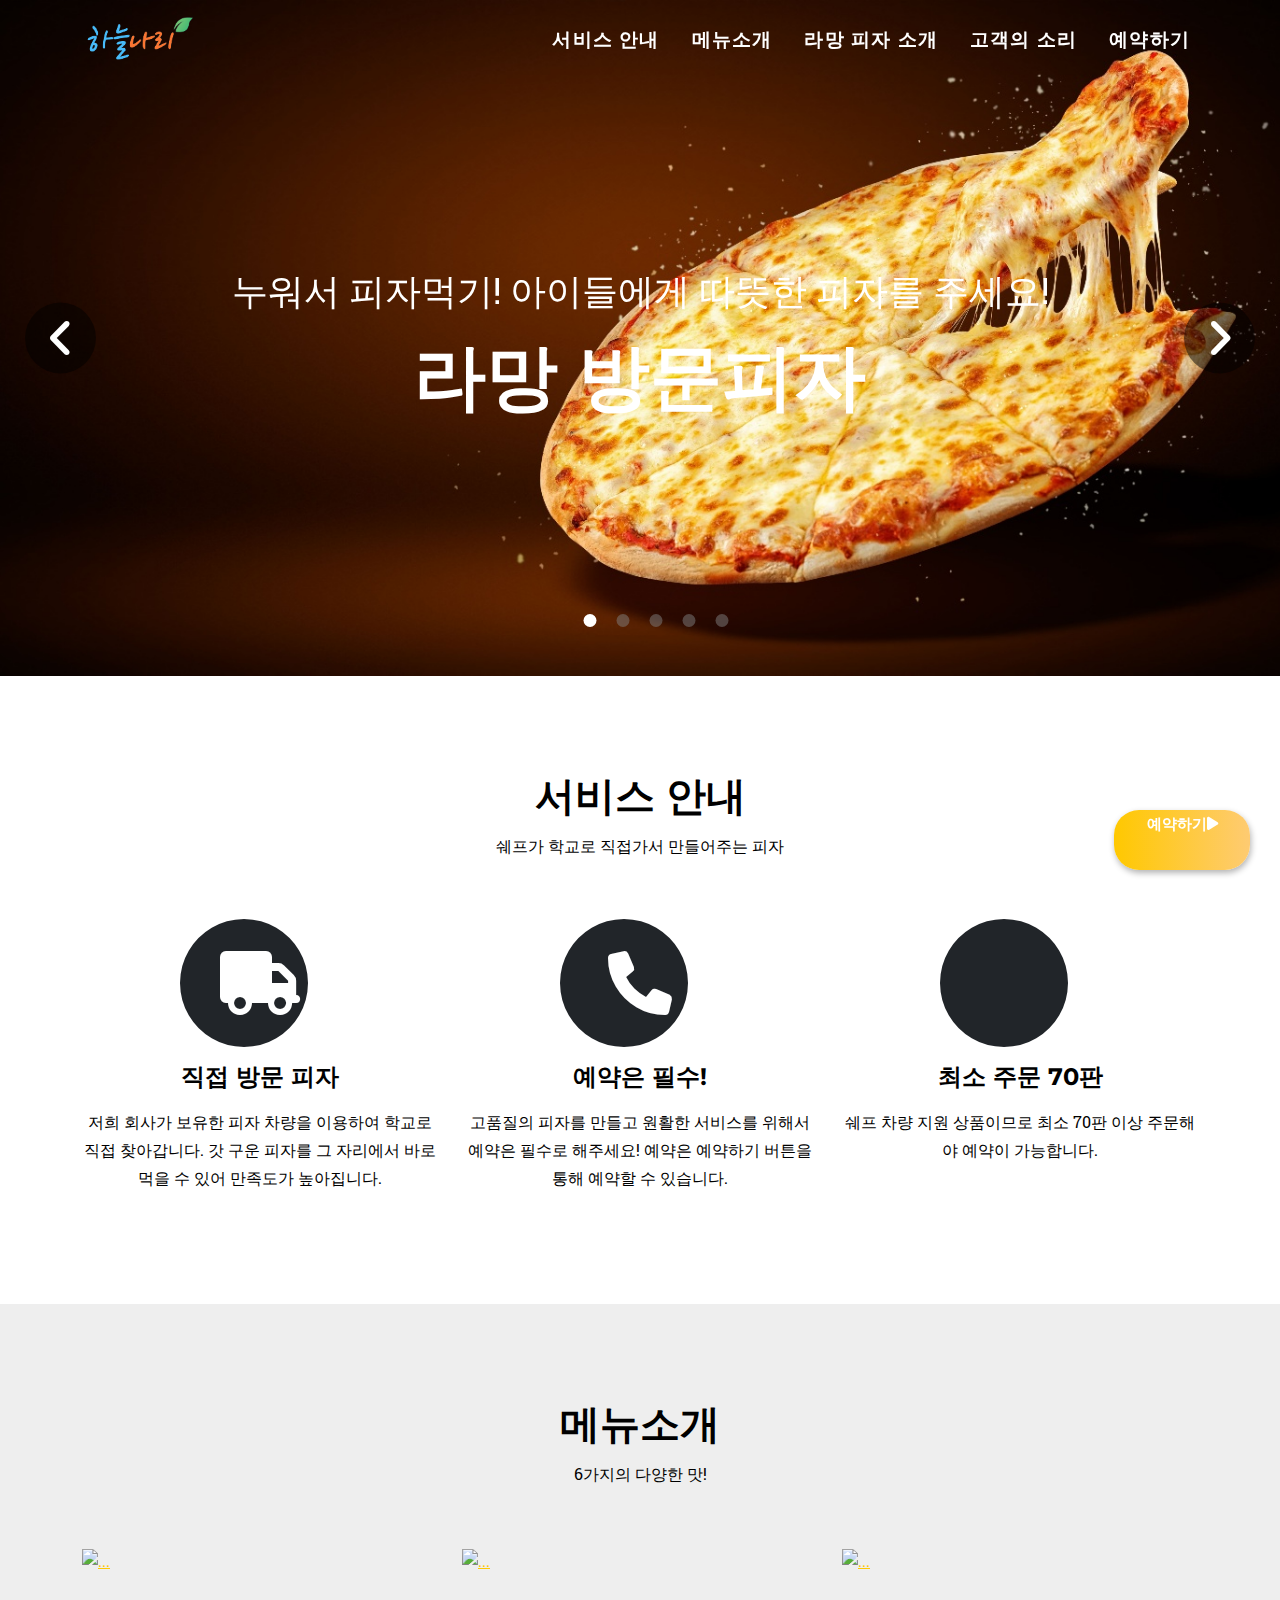
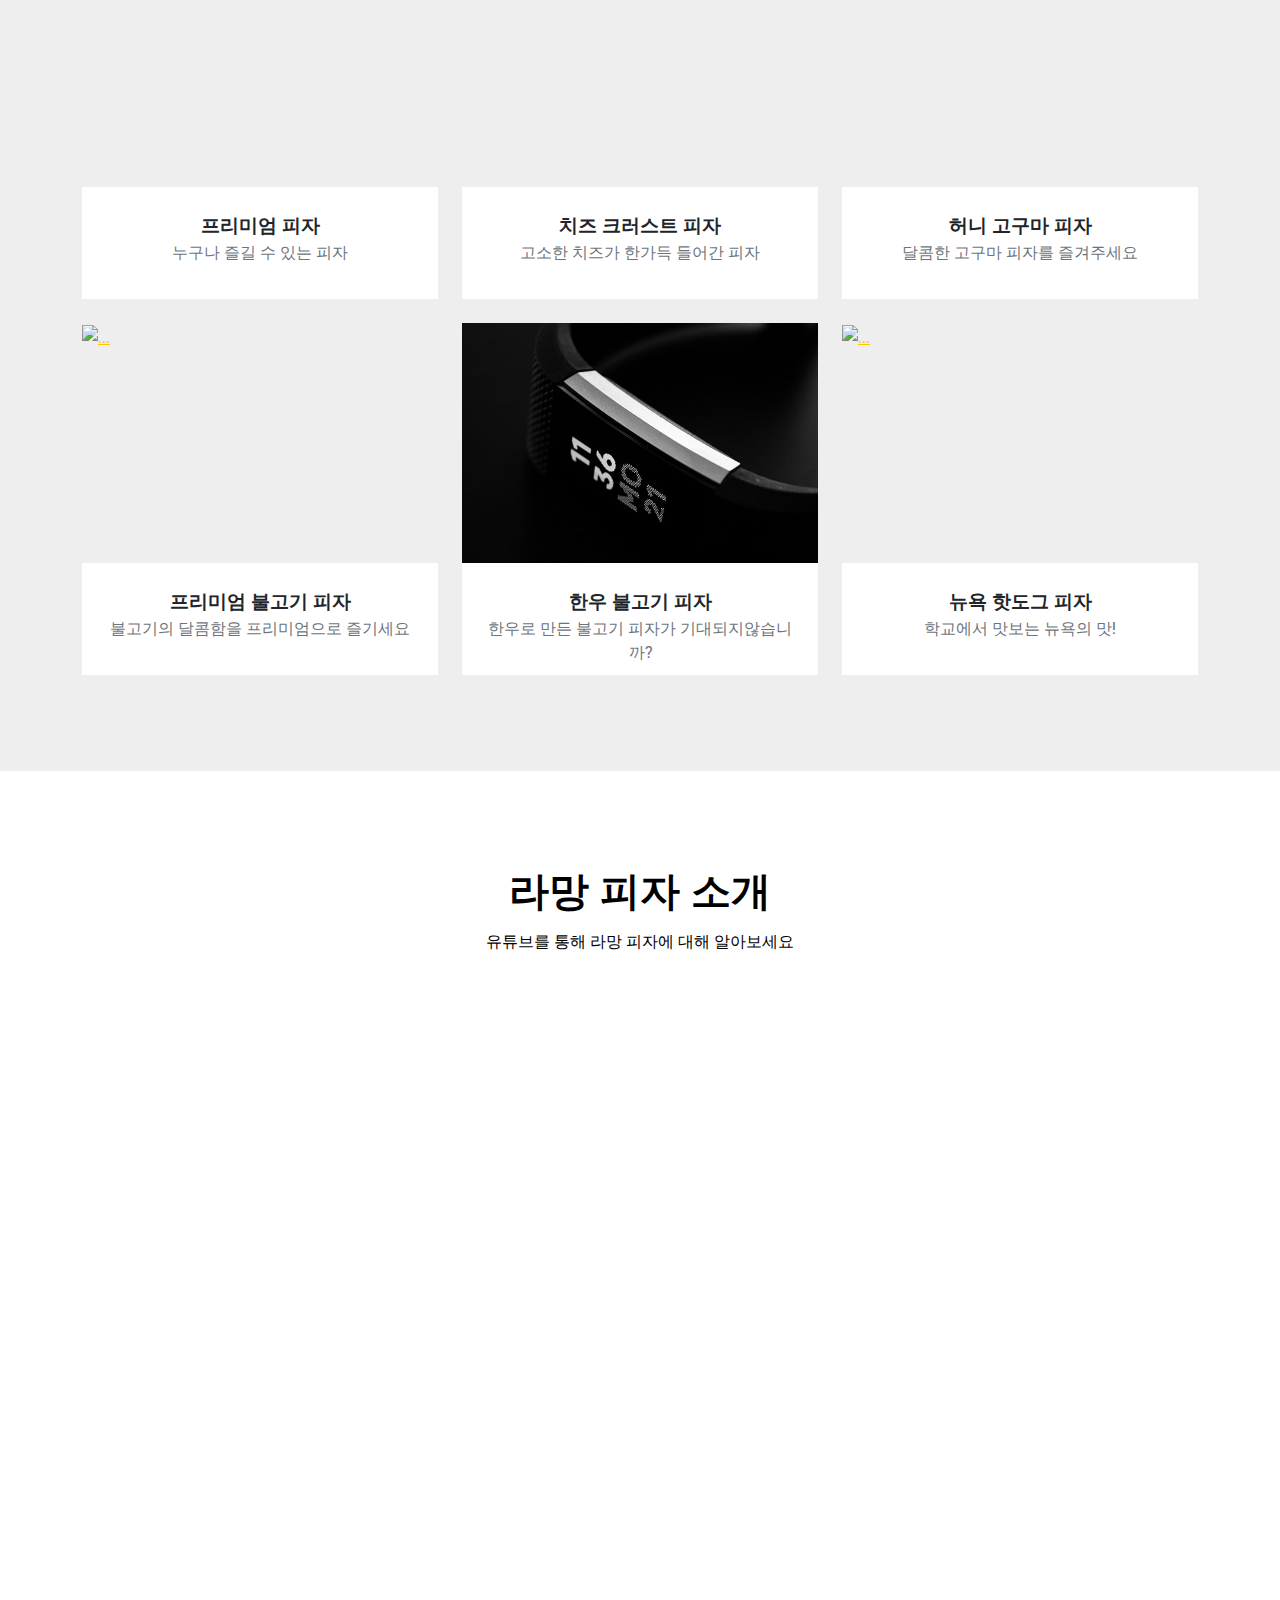
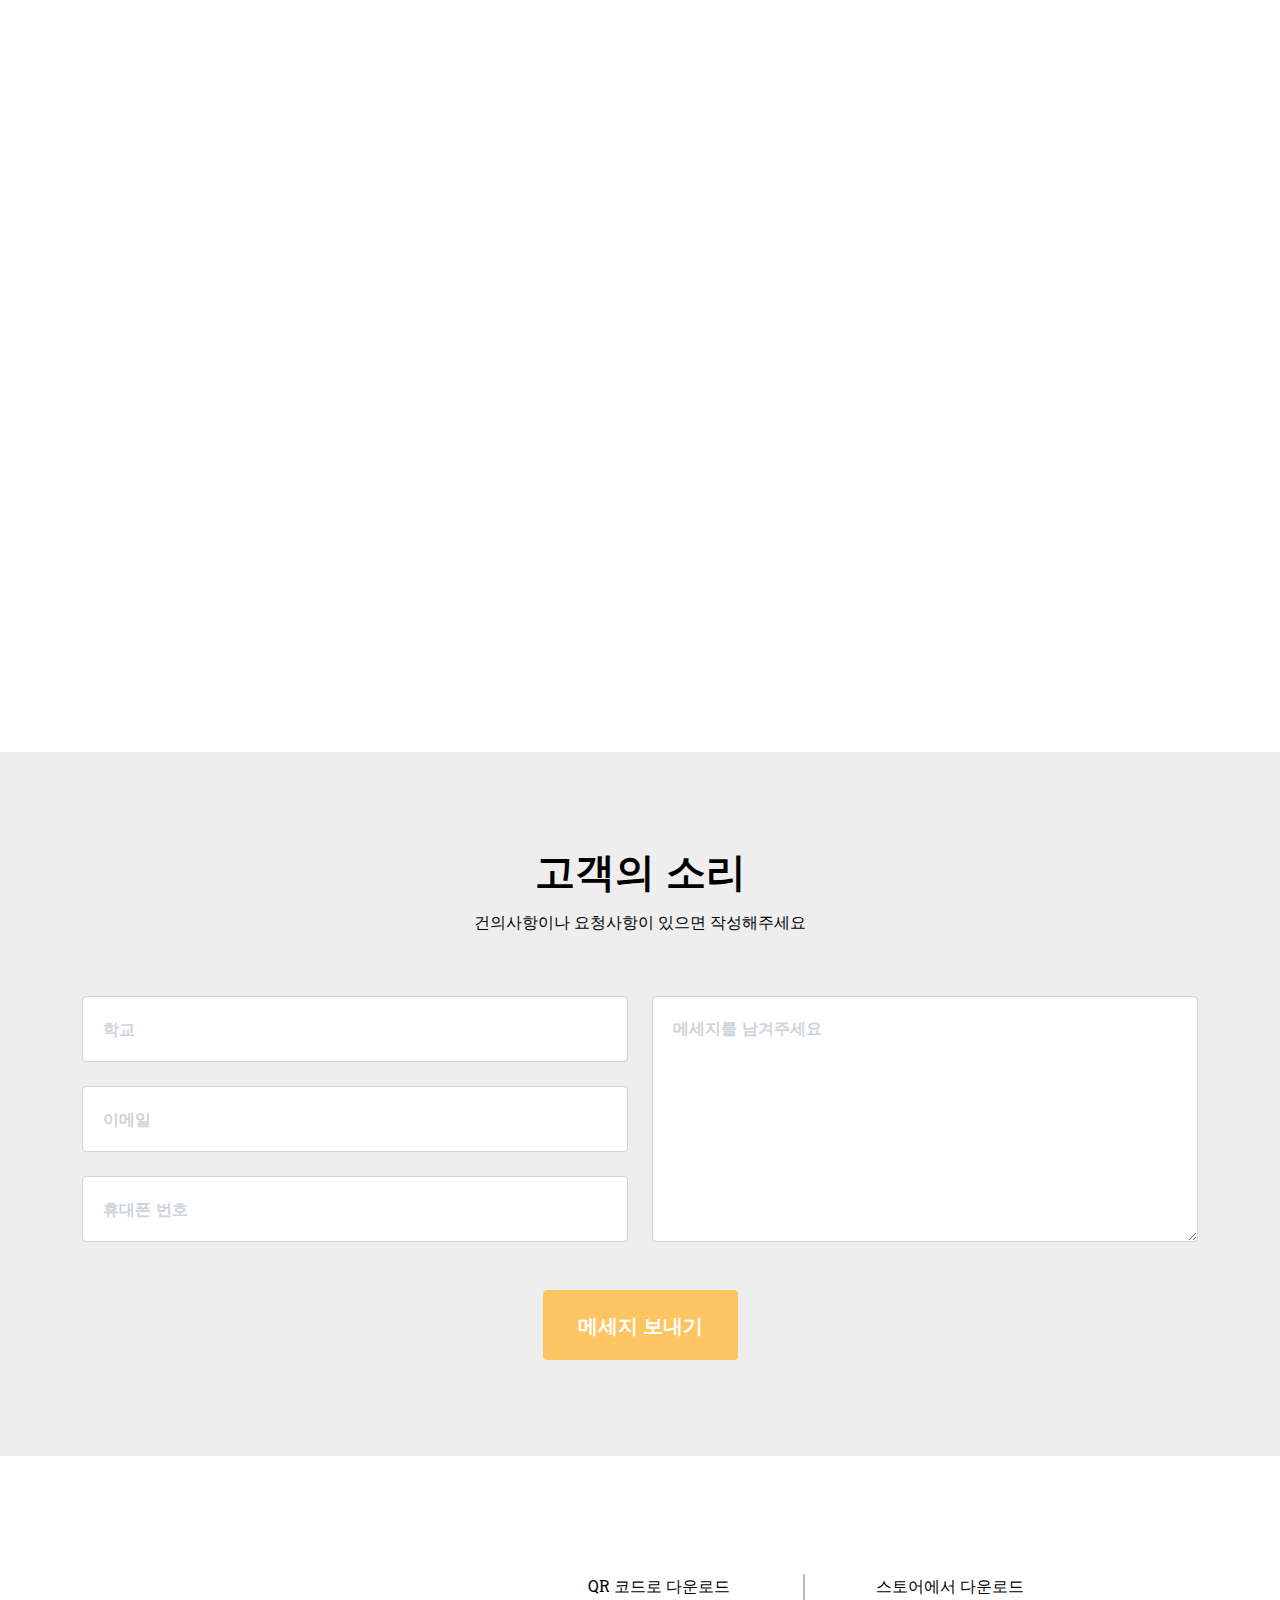
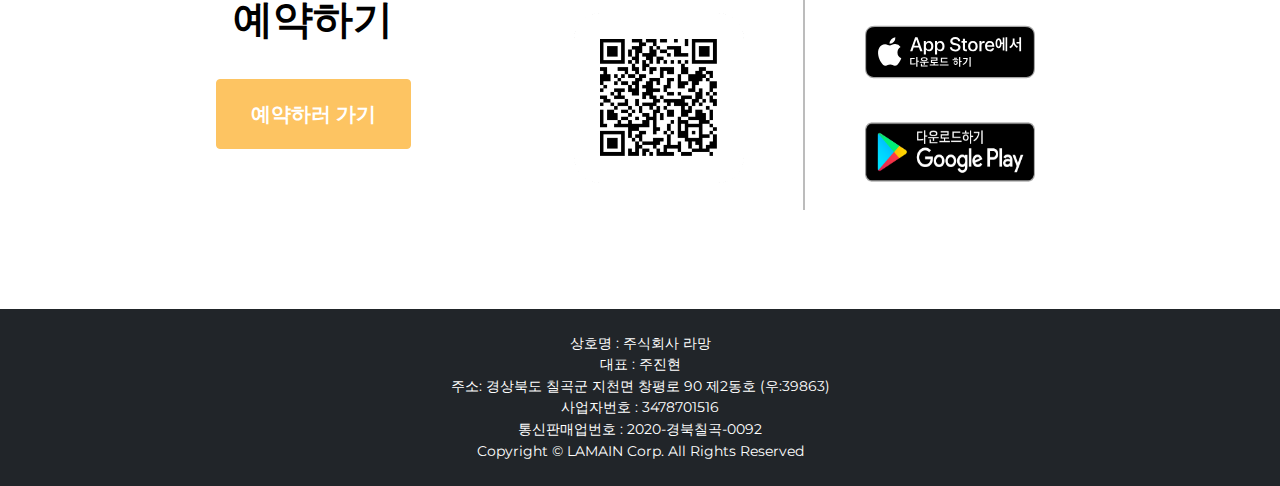
==== commit a8470acc: "Add files via upload" ====
--- a/index.html
+++ b/index.html
@@ -33,8 +33,6 @@
       type="text/css"
     />
 
-    <!-- normalization -->
-    <link rel="stylesheet" href="./css/normalize.css" />
     <!-- jquery -->
 
     <script src="./jquery-3.6.0.min.js"></script>
@@ -380,6 +378,16 @@
           <div class="event-info">
             <iframe
               width="100%"
+              src="https://www.youtube.com/embed/vQ2KykTpdOI"
+              title="YouTube video player"
+              frameborder="0"
+              allow="accelerometer; autoplay; clipboard-write; encrypted-media; gyroscope; picture-in-picture"
+              allowfullscreen
+            ></iframe>
+          </div>
+          <div class="event-info">
+            <iframe
+              width="100%"
               src="https://www.youtube.com/embed/BtiMsjWem5o"
               title="YouTube video player"
               frameborder="0"
@@ -387,16 +395,7 @@
               allowfullscreen
             ></iframe>
           </div>
-          <div class="event-info">
-            <iframe
-              width="100%"
-              src="https://www.youtube.com/embed/vQ2KykTpdOI"
-              title="YouTube video player"
-              frameborder="0"
-              allow="accelerometer; autoplay; clipboard-write; encrypted-media; gyroscope; picture-in-picture"
-              allowfullscreen
-            ></iframe>
-          </div>
+
           <div class="event-info">
             <iframe
               width="100%"
@@ -453,9 +452,6 @@
                   placeholder="학교"
                   data-sb-validations="required"
                 />
-                <div class="invalid-feedback" data-sb-feedback="name:required">
-                  학교를 적어주세요.
-                </div>
               </div>
               <div class="form-group">
                 <!-- Email address input-->
@@ -466,12 +462,6 @@
                   placeholder="이메일"
                   data-sb-validations="required,email"
                 />
-                <div class="invalid-feedback" data-sb-feedback="email:required">
-                  이메일을 적어주세요.
-                </div>
-                <div class="invalid-feedback" data-sb-feedback="email:email">
-                  이메일 양식이 맞지 않습니다.
-                </div>
               </div>
               <div class="form-group mb-md-0">
                 <!-- Phone number input-->
@@ -482,9 +472,6 @@
                   placeholder="휴대폰 번호"
                   data-sb-validations="required"
                 />
-                <div class="invalid-feedback" data-sb-feedback="phone:required">
-                  휴대폰 번호를 적어주세요.
-                </div>
               </div>
             </div>
             <div class="col-md-6">
@@ -496,12 +483,6 @@
                   placeholder="메세지를 남겨주세요"
                   data-sb-validations="required"
                 ></textarea>
-                <div
-                  class="invalid-feedback"
-                  data-sb-feedback="message:required"
-                >
-                  메세지를 적어주세요.
-                </div>
               </div>
             </div>
           </div>
@@ -510,7 +491,7 @@
           <!-- This is what your users will see when the form-->
           <!-- has successfully submitted-->
           <div class="d-none" id="submitSuccessMessage">
-            <div class="text-center text-white mb-3">
+            <div class="text-center mb-3">
               <div class="fw-bolder">제출되었습니다!</div>
               To activate this form, sign up at
               <br />
@@ -580,8 +561,9 @@
     <!-- 예약하기 바로가기 -->
     <div class="reservation-fixed">
       <a href="./login/login.html">
-        예약하기
-        <i class="fa-solid fa-play"></i>
+        <div class="reserv-text">
+          <p>예약하기<i class="fa-solid fa-play"></i></p>
+        </div>
       </a>
     </div>
     <!-- Footer-->
@@ -594,6 +576,7 @@
             대표 : 주진현<br />
             주소: 경상북도 칠곡군 지천면 창평로 90 제2동호 (우:39863)
             <br />사업자번호 : 3478701516<br />
+            통신판매업번호 : 2020-경북칠곡-0092<br />
             Copyright &copy LAMAIN Corp. All Rights Reserved
           </div>
           <div class="col-lg-3 text-lg-end">
--- a/css/main.css
+++ b/css/main.css
@@ -0,0 +1,3304 @@
+@charset "UTF-8"; /*!
+* Start Bootstrap - Agency v7.0.11 (https://startbootstrap.com/theme/agency)
+* Copyright 2013-2022 Start Bootstrap
+* Licensed under MIT (https://github.com/StartBootstrap/startbootstrap-agency/blob/master/LICENSE)
+*/ /*!
+ * Bootstrap v5.1.3 (https://getbootstrap.com/)
+ * Copyright 2011-2021 The Bootstrap Authors
+ * Copyright 2011-2021 Twitter, Inc.
+ * Licensed under MIT (https://github.com/twbs/bootstrap/blob/main/LICENSE)
+ */
+:root {
+  --main-color: #21515b;
+  --main-color2: #27565f;
+  --theme-color: #fdc462;
+  --bs-primary: #ffc800;
+  --bs-secondary: #6c757d;
+  --bs-success: #198754;
+  --bs-info: #0dcaf0;
+  --bs-warning: #ffc800;
+  --bs-danger: #dc3545;
+  --bs-light: #f8f9fa;
+  --bs-dark: #212529;
+  --bs-primary-rgb: 255, 200, 0;
+  --bs-secondary-rgb: 108, 117, 125;
+  --bs-success-rgb: 25, 135, 84;
+  --bs-info-rgb: 13, 202, 240;
+  --bs-warning-rgb: 255, 200, 0;
+  --bs-danger-rgb: 220, 53, 69;
+  --bs-light-rgb: 248, 249, 250;
+  --bs-dark-rgb: 33, 37, 41;
+  --bs-white-rgb: 255, 255, 255;
+  --bs-black-rgb: 0, 0, 0;
+  --bs-body-color-rgb: 33, 37, 41;
+  --bs-body-bg-rgb: 255, 255, 255;
+  --bs-font-sans-serif: system-ui, -apple-system, "Segoe UI", Roboto,
+    "Helvetica Neue", Arial, "Noto Sans", "Liberation Sans", sans-serif,
+    "Apple Color Emoji", "Segoe UI Emoji", "Segoe UI Symbol", "Noto Color Emoji";
+  --bs-font-monospace: SFMono-Regular, Menlo, Monaco, Consolas,
+    "Liberation Mono", "Courier New", monospace;
+  --bs-gradient: linear-gradient(
+    180deg,
+    rgba(255, 255, 255, 0.15),
+    rgba(255, 255, 255, 0)
+  );
+  --bs-body-font-family: Roboto Slab, -apple-system, BlinkMacSystemFont,
+    Segoe UI, Roboto, Helvetica Neue, Arial, sans-serif, Apple Color Emoji,
+    Segoe UI Emoji, Segoe UI Symbol, Noto Color Emoji;
+  --bs-body-font-size: 1rem;
+  --bs-body-font-weight: 400;
+  --bs-body-line-height: 1.5;
+  --bs-body-color: #212529;
+  --bs-body-bg: #fff;
+}
+*,
+::after,
+::before {
+  box-sizing: border-box;
+}
+@media (prefers-reduced-motion: no-preference) {
+  :root {
+    scroll-behavior: smooth;
+  }
+}
+.main-font-color {
+  color: #000;
+}
+body {
+  margin: 0;
+  font-family: var(--bs-body-font-family);
+  font-size: var(--bs-body-font-size);
+  font-weight: var(--bs-body-font-weight);
+  line-height: var(--bs-body-line-height);
+  color: var(--bs-body-color);
+  text-align: var(--bs-body-text-align);
+  background-color: var(--bs-body-bg);
+  -webkit-text-size-adjust: 100%;
+  -webkit-tap-highlight-color: transparent;
+}
+.h1,
+.h2,
+.h3,
+.h4,
+.h5,
+.h6,
+h1,
+h2,
+h3,
+h4,
+h5,
+h6 {
+  margin-top: 0;
+  margin-bottom: 0.5rem;
+  font-family: Montserrat, -apple-system, BlinkMacSystemFont, "Segoe UI", Roboto,
+    "Helvetica Neue", Arial, sans-serif, "Apple Color Emoji", "Segoe UI Emoji",
+    "Segoe UI Symbol", "Noto Color Emoji";
+  font-weight: 700;
+  line-height: 1.2;
+}
+.h1,
+h1 {
+  font-size: calc(1.375rem + 1.5vw);
+}
+@media (min-width: 1200px) {
+  .h1,
+  h1 {
+    font-size: 2.5rem;
+  }
+}
+.h2,
+h2 {
+  font-size: calc(1.325rem + 0.9vw);
+}
+@media (min-width: 1200px) {
+  .h2,
+  h2 {
+    font-size: 2rem;
+  }
+}
+.h3,
+h3 {
+  font-size: calc(1.3rem + 0.6vw);
+}
+@media (min-width: 1200px) {
+  .h3,
+  h3 {
+    font-size: 1.75rem;
+  }
+}
+.h4,
+h4 {
+  font-size: calc(1.275rem + 0.3vw);
+}
+@media (min-width: 1200px) {
+  .h4,
+  h4 {
+    font-size: 1.5rem;
+  }
+}
+.h5,
+h5 {
+  font-size: 1.25rem;
+}
+.h6,
+h6 {
+  font-size: 1rem;
+}
+p {
+  margin-top: 0;
+  margin-bottom: 1rem;
+}
+address {
+  margin-bottom: 1rem;
+  font-style: normal;
+  line-height: inherit;
+}
+ul {
+  padding-left: 2rem;
+}
+ul {
+  margin-top: 0;
+  margin-bottom: 1rem;
+}
+ul ul {
+  margin-bottom: 0;
+}
+strong {
+  font-weight: bolder;
+}
+a {
+  color: #ffc800;
+  text-decoration: underline;
+}
+a:hover {
+  color: #cca000;
+}
+a:not([href]):not([class]),
+a:not([href]):not([class]):hover {
+  color: inherit;
+  text-decoration: none;
+}
+img,
+svg {
+  vertical-align: middle;
+}
+caption {
+  padding-top: 0.5rem;
+  padding-bottom: 0.5rem;
+  color: #6c757d;
+  text-align: left;
+}
+label {
+  display: inline-block;
+}
+button {
+  border-radius: 0;
+}
+button:focus:not(:focus-visible) {
+  outline: 0;
+}
+button,
+input,
+textarea {
+  margin: 0;
+  font-family: inherit;
+  font-size: inherit;
+  line-height: inherit;
+}
+button {
+  text-transform: none;
+}
+[role="button"] {
+  cursor: pointer;
+}
+[list]::-webkit-calendar-picker-indicator {
+  display: none;
+}
+[type="button"],
+[type="reset"],
+[type="submit"],
+button {
+  -webkit-appearance: button;
+}
+[type="button"]:not(:disabled),
+[type="reset"]:not(:disabled),
+[type="submit"]:not(:disabled),
+button:not(:disabled) {
+  cursor: pointer;
+}
+::-moz-focus-inner {
+  padding: 0;
+  border-style: none;
+}
+textarea {
+  resize: vertical;
+}
+::-webkit-datetime-edit-day-field,
+::-webkit-datetime-edit-fields-wrapper,
+::-webkit-datetime-edit-hour-field,
+::-webkit-datetime-edit-minute,
+::-webkit-datetime-edit-month-field,
+::-webkit-datetime-edit-text,
+::-webkit-datetime-edit-year-field {
+  padding: 0;
+}
+::-webkit-inner-spin-button {
+  height: auto;
+}
+[type="search"] {
+  outline-offset: -2px;
+  -webkit-appearance: textfield;
+}
+::-webkit-search-decoration {
+  -webkit-appearance: none;
+}
+::-webkit-color-swatch-wrapper {
+  padding: 0;
+}
+::-webkit-file-upload-button {
+  font: inherit;
+}
+::file-selector-button {
+  font: inherit;
+}
+::-webkit-file-upload-button {
+  font: inherit;
+  -webkit-appearance: button;
+}
+[hidden] {
+  display: none !important;
+}
+.list-inline {
+  padding-left: 0;
+  list-style: none;
+}
+.list-inline-item {
+  display: inline-block;
+}
+.list-inline-item:not(:last-child) {
+  margin-right: 0.5rem;
+}
+.img-fluid {
+  max-width: 380px;
+  height: 340px;
+}
+
+.img-main-fluid {
+  max-width: 100%;
+  height: auto;
+  object-fit: cover;
+}
+.container,
+.container-fluid,
+.container-lg,
+.container-md,
+.container-sm,
+.container-xl {
+  width: 100%;
+  padding-right: var(--bs-gutter-x, 0.75rem);
+  padding-left: var(--bs-gutter-x, 0.75rem);
+  margin-right: auto;
+  margin-left: auto;
+}
+@media (min-width: 576px) {
+  .container,
+  .container-sm {
+    max-width: 540px;
+  }
+
+  .img-fluid {
+    max-width: 800px;
+    height: 450px;
+  }
+}
+@media (min-width: 768px) {
+  .container,
+  .container-md,
+  .container-sm {
+    max-width: 720px;
+  }
+}
+@media (min-width: 992px) {
+  .container,
+  .container-lg,
+  .container-md,
+  .container-sm {
+    max-width: 960px;
+  }
+}
+@media (min-width: 1200px) {
+  .container,
+  .container-lg,
+  .container-md,
+  .container-sm,
+  .container-xl {
+    max-width: 1140px;
+  }
+}
+@media (min-width: 1400px) {
+  .container,
+  .container-lg,
+  .container-md,
+  .container-sm,
+  .container-xl {
+    max-width: 1320px;
+  }
+}
+.row {
+  --bs-gutter-x: 1.5rem;
+  --bs-gutter-y: 0;
+  display: flex;
+  flex-wrap: wrap;
+  margin-top: calc(-1 * var(--bs-gutter-y));
+  margin-right: calc(-0.5 * var(--bs-gutter-x));
+  margin-left: calc(-0.5 * var(--bs-gutter-x));
+}
+.row > * {
+  flex-shrink: 0;
+  width: 100%;
+  max-width: 100%;
+  padding-right: calc(var(--bs-gutter-x) * 0.5);
+  padding-left: calc(var(--bs-gutter-x) * 0.5);
+  margin-top: var(--bs-gutter-y);
+}
+.col {
+  flex: 1 0 0%;
+}
+.col-auto {
+  flex: 0 0 auto;
+  width: auto;
+}
+.col-1 {
+  flex: 0 0 auto;
+  width: 8.33333333%;
+}
+.col-2 {
+  flex: 0 0 auto;
+  width: 16.66666667%;
+}
+.col-3 {
+  flex: 0 0 auto;
+  width: 25%;
+}
+.col-4 {
+  flex: 0 0 auto;
+  width: 33.33333333%;
+}
+.col-5 {
+  flex: 0 0 auto;
+  width: 41.66666667%;
+}
+.col-6 {
+  flex: 0 0 auto;
+  width: 50%;
+}
+.col-7 {
+  flex: 0 0 auto;
+  width: 58.33333333%;
+}
+.col-8 {
+  flex: 0 0 auto;
+  width: 66.66666667%;
+}
+.col-9 {
+  flex: 0 0 auto;
+  width: 75%;
+}
+.col-10 {
+  flex: 0 0 auto;
+  width: 83.33333333%;
+}
+.col-11 {
+  flex: 0 0 auto;
+  width: 91.66666667%;
+}
+.col-12 {
+  flex: 0 0 auto;
+  width: 100%;
+}
+@media (min-width: 576px) {
+  .col-sm {
+    flex: 1 0 0%;
+  }
+  .col-sm-auto {
+    flex: 0 0 auto;
+    width: auto;
+  }
+  .col-sm-1 {
+    flex: 0 0 auto;
+    width: 8.33333333%;
+  }
+  .col-sm-2 {
+    flex: 0 0 auto;
+    width: 16.66666667%;
+  }
+  .col-sm-3 {
+    flex: 0 0 auto;
+    width: 25%;
+  }
+  .col-sm-4 {
+    flex: 0 0 auto;
+    width: 33.33333333%;
+  }
+  .col-sm-5 {
+    flex: 0 0 auto;
+    width: 41.66666667%;
+  }
+  .col-sm-6 {
+    flex: 0 0 auto;
+    width: 50%;
+  }
+  .col-sm-7 {
+    flex: 0 0 auto;
+    width: 58.33333333%;
+  }
+  .col-sm-8 {
+    flex: 0 0 auto;
+    width: 66.66666667%;
+  }
+  .col-sm-9 {
+    flex: 0 0 auto;
+    width: 75%;
+  }
+  .col-sm-10 {
+    flex: 0 0 auto;
+    width: 83.33333333%;
+  }
+  .col-sm-11 {
+    flex: 0 0 auto;
+    width: 91.66666667%;
+  }
+  .col-sm-12 {
+    flex: 0 0 auto;
+    width: 100%;
+  }
+}
+@media (min-width: 768px) {
+  .col-md {
+    flex: 1 0 0%;
+  }
+  .col-md-auto {
+    flex: 0 0 auto;
+    width: auto;
+  }
+  .col-md-1 {
+    flex: 0 0 auto;
+    width: 8.33333333%;
+  }
+  .col-md-2 {
+    flex: 0 0 auto;
+    width: 16.66666667%;
+  }
+  .col-md-3 {
+    flex: 0 0 auto;
+    width: 25%;
+  }
+  .col-md-4 {
+    flex: 0 0 auto;
+    width: 33.33333333%;
+  }
+  .col-md-5 {
+    flex: 0 0 auto;
+    width: 41.66666667%;
+  }
+  .col-md-6 {
+    flex: 0 0 auto;
+    width: 50%;
+  }
+  .col-md-7 {
+    flex: 0 0 auto;
+    width: 58.33333333%;
+  }
+  .col-md-8 {
+    flex: 0 0 auto;
+    width: 66.66666667%;
+  }
+  .col-md-9 {
+    flex: 0 0 auto;
+    width: 75%;
+  }
+  .col-md-10 {
+    flex: 0 0 auto;
+    width: 83.33333333%;
+  }
+  .col-md-11 {
+    flex: 0 0 auto;
+    width: 91.66666667%;
+  }
+  .col-md-12 {
+    flex: 0 0 auto;
+    width: 100%;
+  }
+}
+@media (min-width: 992px) {
+  .col-lg {
+    flex: 1 0 0%;
+  }
+  .col-lg-auto {
+    flex: 0 0 auto;
+    width: auto;
+  }
+  .col-lg-1 {
+    flex: 0 0 auto;
+    width: 8.33333333%;
+  }
+  .col-lg-2 {
+    flex: 0 0 auto;
+    width: 16.66666667%;
+  }
+  .col-lg-3 {
+    flex: 0 0 auto;
+    width: 25%;
+  }
+  .col-lg-4 {
+    flex: 0 0 auto;
+    width: 33.33333333%;
+  }
+  .col-lg-5 {
+    flex: 0 0 auto;
+    width: 41.66666667%;
+  }
+  .col-lg-6 {
+    flex: 0 0 auto;
+    width: 50%;
+  }
+  .col-lg-7 {
+    flex: 0 0 auto;
+    width: 58.33333333%;
+  }
+  .col-lg-8 {
+    flex: 0 0 auto;
+    width: 66.66666667%;
+  }
+  .col-lg-9 {
+    flex: 0 0 auto;
+    width: 75%;
+  }
+  .col-lg-10 {
+    flex: 0 0 auto;
+    width: 83.33333333%;
+  }
+  .col-lg-11 {
+    flex: 0 0 auto;
+    width: 91.66666667%;
+  }
+  .col-lg-12 {
+    flex: 0 0 auto;
+    width: 100%;
+  }
+}
+@media (min-width: 1200px) {
+  .col-xl {
+    flex: 1 0 0%;
+  }
+}
+.caption-top {
+  caption-side: top;
+}
+.form-label {
+  margin-bottom: 0.5rem;
+}
+.col-form-label {
+  padding-top: calc(0.375rem + 1px);
+  padding-bottom: calc(0.375rem + 1px);
+  margin-bottom: 0;
+  font-size: inherit;
+  line-height: 1.5;
+}
+.col-form-label-lg {
+  padding-top: calc(0.5rem + 1px);
+  padding-bottom: calc(0.5rem + 1px);
+  font-size: 1.25rem;
+}
+.col-form-label-sm {
+  padding-top: calc(0.25rem + 1px);
+  padding-bottom: calc(0.25rem + 1px);
+  font-size: 0.875rem;
+}
+.form-text {
+  margin-top: 0.25rem;
+  font-size: 0.875em;
+  color: #6c757d;
+}
+.form-control {
+  display: block;
+  width: 100%;
+  padding: 0.375rem 0.75rem;
+  font-size: 1rem;
+  font-weight: 400;
+  line-height: 1.5;
+  color: #212529;
+  background-color: #fff;
+  background-clip: padding-box;
+  border: 1px solid #ced4da;
+  -webkit-appearance: none;
+  -moz-appearance: none;
+  appearance: none;
+  border-radius: 0.25rem;
+  transition: border-color 0.15s ease-in-out, box-shadow 0.15s ease-in-out;
+}
+@media (prefers-reduced-motion: reduce) {
+  .form-control {
+    transition: none;
+  }
+}
+.form-control[type="file"] {
+  overflow: hidden;
+}
+.form-control[type="file"]:not(:disabled):not([readonly]) {
+  cursor: pointer;
+}
+.form-control:focus {
+  color: #212529;
+  background-color: #fff;
+  border-color: #ffe480;
+  outline: 0;
+  box-shadow: 0 0 0 0.25rem rgba(255, 200, 0, 0.25);
+}
+.form-control::-webkit-date-and-time-value {
+  height: 1.5em;
+}
+.form-control::-moz-placeholder {
+  color: #6c757d;
+  opacity: 1;
+}
+.form-control:-ms-input-placeholder {
+  color: #6c757d;
+  opacity: 1;
+}
+.form-control::placeholder {
+  color: #6c757d;
+  opacity: 1;
+}
+.form-control:disabled,
+.form-control[readonly] {
+  background-color: #e9ecef;
+  opacity: 1;
+}
+.form-control::-webkit-file-upload-button {
+  padding: 0.375rem 0.75rem;
+  margin: -0.375rem -0.75rem;
+  -webkit-margin-end: 0.75rem;
+  margin-inline-end: 0.75rem;
+  color: #212529;
+  background-color: #e9ecef;
+  pointer-events: none;
+  border-color: inherit;
+  border-style: solid;
+  border-width: 0;
+  border-inline-end-width: 1px;
+  border-radius: 0;
+  -webkit-transition: color 0.15s ease-in-out,
+    background-color 0.15s ease-in-out, border-color 0.15s ease-in-out,
+    box-shadow 0.15s ease-in-out;
+  transition: color 0.15s ease-in-out, background-color 0.15s ease-in-out,
+    border-color 0.15s ease-in-out, box-shadow 0.15s ease-in-out;
+}
+.form-control::file-selector-button {
+  padding: 0.375rem 0.75rem;
+  margin: -0.375rem -0.75rem;
+  -webkit-margin-end: 0.75rem;
+  margin-inline-end: 0.75rem;
+  color: #212529;
+  background-color: #e9ecef;
+  pointer-events: none;
+  border-color: inherit;
+  border-style: solid;
+  border-width: 0;
+  border-inline-end-width: 1px;
+  border-radius: 0;
+  transition: color 0.15s ease-in-out, background-color 0.15s ease-in-out,
+    border-color 0.15s ease-in-out, box-shadow 0.15s ease-in-out;
+}
+@media (prefers-reduced-motion: reduce) {
+  .form-control::-webkit-file-upload-button {
+    -webkit-transition: none;
+    transition: none;
+  }
+  .form-control::file-selector-button {
+    transition: none;
+  }
+}
+.form-control:hover:not(:disabled):not([readonly])::-webkit-file-upload-button {
+  background-color: #dde0e3;
+}
+.form-control:hover:not(:disabled):not([readonly])::file-selector-button {
+  background-color: #dde0e3;
+}
+.form-control::-webkit-file-upload-button {
+  padding: 0.375rem 0.75rem;
+  margin: -0.375rem -0.75rem;
+  -webkit-margin-end: 0.75rem;
+  margin-inline-end: 0.75rem;
+  color: #212529;
+  background-color: #e9ecef;
+  pointer-events: none;
+  border-color: inherit;
+  border-style: solid;
+  border-width: 0;
+  border-inline-end-width: 1px;
+  border-radius: 0;
+  -webkit-transition: color 0.15s ease-in-out,
+    background-color 0.15s ease-in-out, border-color 0.15s ease-in-out,
+    box-shadow 0.15s ease-in-out;
+  transition: color 0.15s ease-in-out, background-color 0.15s ease-in-out,
+    border-color 0.15s ease-in-out, box-shadow 0.15s ease-in-out;
+}
+@media (prefers-reduced-motion: reduce) {
+  .form-control::-webkit-file-upload-button {
+    -webkit-transition: none;
+    transition: none;
+  }
+}
+.form-control:hover:not(:disabled):not([readonly])::-webkit-file-upload-button {
+  background-color: #dde0e3;
+}
+.form-control-sm {
+  min-height: calc(1.5em + 0.5rem + 2px);
+  padding: 0.25rem 0.5rem;
+  font-size: 0.875rem;
+  border-radius: 0.2rem;
+}
+.form-control-sm::-webkit-file-upload-button {
+  padding: 0.25rem 0.5rem;
+  margin: -0.25rem -0.5rem;
+  -webkit-margin-end: 0.5rem;
+  margin-inline-end: 0.5rem;
+}
+.form-control-sm::file-selector-button {
+  padding: 0.25rem 0.5rem;
+  margin: -0.25rem -0.5rem;
+  -webkit-margin-end: 0.5rem;
+  margin-inline-end: 0.5rem;
+}
+.form-control-sm::-webkit-file-upload-button {
+  padding: 0.25rem 0.5rem;
+  margin: -0.25rem -0.5rem;
+  -webkit-margin-end: 0.5rem;
+  margin-inline-end: 0.5rem;
+}
+.form-control-lg {
+  min-height: calc(1.5em + 1rem + 2px);
+  padding: 0.5rem 1rem;
+  font-size: 1.25rem;
+  border-radius: 0.3rem;
+}
+.form-control-lg::-webkit-file-upload-button {
+  padding: 0.5rem 1rem;
+  margin: -0.5rem -1rem;
+  -webkit-margin-end: 1rem;
+  margin-inline-end: 1rem;
+}
+.form-control-lg::file-selector-button {
+  padding: 0.5rem 1rem;
+  margin: -0.5rem -1rem;
+  -webkit-margin-end: 1rem;
+  margin-inline-end: 1rem;
+}
+.form-control-lg::-webkit-file-upload-button {
+  padding: 0.5rem 1rem;
+  margin: -0.5rem -1rem;
+  -webkit-margin-end: 1rem;
+  margin-inline-end: 1rem;
+}
+textarea.form-control {
+  min-height: calc(1.5em + 0.75rem + 2px);
+}
+textarea.form-control-sm {
+  min-height: calc(1.5em + 0.5rem + 2px);
+}
+textarea.form-control-lg {
+  min-height: calc(1.5em + 1rem + 2px);
+}
+.form-control-color {
+  width: 3rem;
+  height: auto;
+  padding: 0.375rem;
+}
+.form-control-color:not(:disabled):not([readonly]) {
+  cursor: pointer;
+}
+.form-control-color::-moz-color-swatch {
+  height: 1.5em;
+  border-radius: 0.25rem;
+}
+.form-control-color::-webkit-color-swatch {
+  height: 1.5em;
+  border-radius: 0.25rem;
+}
+.input-group {
+  position: relative;
+  display: flex;
+  flex-wrap: wrap;
+  align-items: stretch;
+  width: 100%;
+}
+.input-group > .form-control {
+  position: relative;
+  flex: 1 1 auto;
+  width: 1%;
+  min-width: 0;
+}
+.input-group > .form-control:focus {
+  z-index: 3;
+}
+.input-group .btn {
+  position: relative;
+  z-index: 2;
+}
+.input-group .btn:focus {
+  z-index: 3;
+}
+.input-group-text {
+  display: flex;
+  align-items: center;
+  padding: 0.375rem 0.75rem;
+  font-size: 1rem;
+  font-weight: 400;
+  line-height: 1.5;
+  color: #212529;
+  text-align: center;
+  white-space: nowrap;
+  background-color: #e9ecef;
+  border: 1px solid #ced4da;
+  border-radius: 0.25rem;
+}
+.input-group-lg > .btn,
+.input-group-lg > .form-control,
+.input-group-lg > .input-group-text {
+  padding: 0.5rem 1rem;
+  font-size: 1.25rem;
+  border-radius: 0.3rem;
+}
+.input-group-sm > .btn,
+.input-group-sm > .form-control,
+.input-group-sm > .input-group-text {
+  padding: 0.25rem 0.5rem;
+  font-size: 0.875rem;
+  border-radius: 0.2rem;
+}
+.input-group:not(.has-validation)
+  > :not(:last-child):not(.dropdown-toggle):not(.dropdown-menu) {
+  border-top-right-radius: 0;
+  border-bottom-right-radius: 0;
+}
+.input-group
+  > :not(:first-child):not(.dropdown-menu):not(.valid-tooltip):not(.valid-feedback):not(.invalid-tooltip):not(.invalid-feedback) {
+  margin-left: -1px;
+  border-top-left-radius: 0;
+  border-bottom-left-radius: 0;
+}
+.valid-feedback {
+  display: none;
+  width: 100%;
+  margin-top: 0.25rem;
+  font-size: 0.875em;
+  color: #198754;
+}
+.is-valid ~ .valid-feedback {
+  display: block;
+}
+.form-control.is-valid {
+  border-color: #198754;
+  padding-right: calc(1.5em + 0.75rem);
+  background-image: url("data:image/svg+xml,%3csvg xmlns='http://www.w3.org/2000/svg' viewBox='0 0 8 8'%3e%3cpath fill='%23198754' d='M2.3 6.73L.6 4.53c-.4-1.04.46-1.4 1.1-.8l1.1 1.4 3.4-3.8c.6-.63 1.6-.27 1.2.7l-4 4.6c-.43.5-.8.4-1.1.1z'/%3e%3c/svg%3e");
+  background-repeat: no-repeat;
+  background-position: right calc(0.375em + 0.1875rem) center;
+  background-size: calc(0.75em + 0.375rem) calc(0.75em + 0.375rem);
+}
+.form-control.is-valid:focus {
+  border-color: #198754;
+  box-shadow: 0 0 0 0.25rem rgba(25, 135, 84, 0.25);
+}
+textarea.form-control.is-valid {
+  padding-right: calc(1.5em + 0.75rem);
+  background-position: top calc(0.375em + 0.1875rem) right
+    calc(0.375em + 0.1875rem);
+}
+.input-group .form-control.is-valid {
+  z-index: 1;
+}
+.input-group .form-control.is-valid:focus {
+  z-index: 3;
+}
+.invalid-feedback {
+  display: none;
+  width: 100%;
+  margin-top: 0.25rem;
+  font-size: 0.875em;
+  color: #dc3545;
+}
+.is-invalid ~ .invalid-feedback {
+  display: block;
+}
+.form-control.is-invalid {
+  border-color: #dc3545;
+  padding-right: calc(1.5em + 0.75rem);
+  background-image: url("data:image/svg+xml,%3csvg xmlns='http://www.w3.org/2000/svg' viewBox='0 0 12 12' width='12' height='12' fill='none' stroke='%23dc3545'%3e%3ccircle cx='6' cy='6' r='4.5'/%3e%3cpath stroke-linejoin='round' d='M5.8 3.6h.4L6 6.5z'/%3e%3ccircle cx='6' cy='8.2' r='.6' fill='%23dc3545' stroke='none'/%3e%3c/svg%3e");
+  background-repeat: no-repeat;
+  background-position: right calc(0.375em + 0.1875rem) center;
+  background-size: calc(0.75em + 0.375rem) calc(0.75em + 0.375rem);
+}
+.form-control.is-invalid:focus {
+  border-color: #dc3545;
+  box-shadow: 0 0 0 0.25rem rgba(220, 53, 69, 0.25);
+}
+textarea.form-control.is-invalid {
+  padding-right: calc(1.5em + 0.75rem);
+  background-position: top calc(0.375em + 0.1875rem) right
+    calc(0.375em + 0.1875rem);
+}
+.input-group .form-control.is-invalid {
+  z-index: 2;
+}
+.input-group .form-control.is-invalid:focus {
+  z-index: 3;
+}
+.btn {
+  display: inline-block;
+  font-weight: 400;
+  line-height: 1.5;
+  color: #212529;
+  text-align: center;
+  text-decoration: none;
+  vertical-align: middle;
+  cursor: pointer;
+  -webkit-user-select: none;
+  -moz-user-select: none;
+  -ms-user-select: none;
+  user-select: none;
+  background-color: transparent;
+  border: 1px solid transparent;
+  padding: 0.375rem 0.75rem;
+  font-size: 1rem;
+  border-radius: 0.25rem;
+  transition: color 0.15s ease-in-out, background-color 0.15s ease-in-out,
+    border-color 0.15s ease-in-out, box-shadow 0.15s ease-in-out;
+}
+@media (prefers-reduced-motion: reduce) {
+  .btn {
+    transition: none;
+  }
+}
+#more-know {
+  background-color: var(--theme-color);
+  border: var(--theme-color);
+}
+#more-know:hover {
+  background-color: var(--theme-color);
+  opacity: 0.7;
+}
+.btn:hover {
+  color: #212529;
+}
+
+.btn.disabled,
+.btn:disabled {
+  pointer-events: none;
+  opacity: 1 !important;
+}
+
+.btn-primary {
+  color: #fff;
+  background-color: var(--theme-color);
+  border-color: var(--theme-color);
+}
+
+.btn-primary:hover,
+.btn-primary:focus {
+  border: solid 1px var(--theme-color);
+  color: var(--theme-color);
+  background-color: #fff;
+}
+
+.btn-primary:disabled {
+  color: #fff;
+  background-color: var(--theme-color);
+  border-color: var(--theme-color);
+}
+
+.btn-primary.disabled:hover {
+  border: solid 1px var(--theme-color);
+  color: var(--theme-color);
+  background-color: #fff;
+}
+
+.fade {
+  transition: opacity 0.15s linear;
+}
+@media (prefers-reduced-motion: reduce) {
+  .fade {
+    transition: none;
+  }
+}
+.fade:not(.show) {
+  opacity: 0;
+}
+.collapse:not(.show) {
+  display: none;
+}
+.btn-group {
+  position: relative;
+  display: inline-flex;
+  vertical-align: middle;
+}
+.btn-group > .btn {
+  position: relative;
+  flex: 1 1 auto;
+}
+.btn-group > .btn:active,
+.btn-group > .btn:focus,
+.btn-group > .btn:hover {
+  z-index: 1;
+}
+.btn-group > .btn-group:not(:first-child),
+.btn-group > .btn:not(:first-child) {
+  margin-left: -1px;
+}
+.btn-group > .btn-group:not(:last-child) > .btn,
+.btn-group > .btn:not(:last-child):not(.dropdown-toggle) {
+  border-top-right-radius: 0;
+  border-bottom-right-radius: 0;
+}
+.btn-group > .btn-group:not(:first-child) > .btn,
+.btn-group > .btn:nth-child(n + 3),
+.btn-group > :not(.btn-check) + .btn {
+  border-top-left-radius: 0;
+  border-bottom-left-radius: 0;
+}
+.nav {
+  display: flex;
+  flex-wrap: wrap;
+  padding-left: 0;
+  margin-bottom: 0;
+  list-style: none;
+}
+.nav-link {
+  display: block;
+  padding: 0.5rem 1rem;
+  color: #ffc800;
+  text-decoration: none;
+  transition: color 0.15s ease-in-out, background-color 0.15s ease-in-out,
+    border-color 0.15s ease-in-out;
+}
+
+@media (prefers-reduced-motion: reduce) {
+  .nav-link {
+    transition: none;
+  }
+}
+.nav-link:focus,
+.nav-link:hover {
+  color: #cca000;
+}
+.nav-link.disabled {
+  color: #6c757d;
+  pointer-events: none;
+  cursor: default;
+}
+.navbar {
+  position: relative;
+  display: flex;
+  flex-wrap: wrap;
+  align-items: center;
+  justify-content: space-between;
+  padding-top: 0.5rem;
+  padding-bottom: 0.5rem;
+}
+.navbar > .container,
+.navbar > .container-fluid,
+.navbar > .container-lg,
+.navbar > .container-md,
+.navbar > .container-sm,
+.navbar > .container-xl {
+  display: flex;
+  flex-wrap: inherit;
+  align-items: center;
+  justify-content: space-between;
+}
+.navbar-brand {
+  padding-top: 0.3125rem;
+  padding-bottom: 0.3125rem;
+  margin-right: 1rem;
+  font-size: 1.25rem;
+  text-decoration: none;
+  white-space: nowrap;
+}
+.navbar-nav {
+  display: flex;
+  flex-direction: column;
+  padding-left: 0;
+  margin-bottom: 0;
+  list-style: none;
+}
+.navbar-nav .nav-link {
+  padding-right: 0;
+  padding-left: 0;
+}
+.navbar-text {
+  padding-top: 0.5rem;
+  padding-bottom: 0.5rem;
+}
+.navbar-collapse {
+  flex-basis: 100%;
+  flex-grow: 1;
+  align-items: center;
+}
+.navbar-toggler {
+  padding: 0.25rem 0.75rem;
+  font-size: 1.25rem;
+  line-height: 1;
+  background-color: transparent;
+  border: 1px solid transparent;
+  border-radius: 0.25rem;
+  transition: box-shadow 0.15s ease-in-out;
+}
+@media (prefers-reduced-motion: reduce) {
+  .navbar-toggler {
+    transition: none;
+  }
+}
+.navbar-toggler:hover {
+  text-decoration: none;
+}
+.navbar-toggler:focus {
+  text-decoration: none;
+  outline: 0;
+  box-shadow: 0 0 0 0.25rem;
+}
+.navbar-toggler-icon {
+  display: inline-block;
+  width: 1.5em;
+  height: 1.5em;
+  vertical-align: middle;
+  background-repeat: no-repeat;
+  background-position: center;
+  background-size: 100%;
+}
+@media (min-width: 576px) {
+  .navbar-expand-sm {
+    flex-wrap: nowrap;
+    justify-content: flex-start;
+  }
+  .navbar-expand-sm .navbar-nav {
+    flex-direction: row;
+  }
+  .navbar-expand-sm .navbar-nav .nav-link {
+    padding-right: 0.5rem;
+    padding-left: 0.5rem;
+  }
+  .navbar-expand-sm .navbar-collapse {
+    display: flex !important;
+    flex-basis: auto;
+  }
+  .navbar-expand-sm .navbar-toggler {
+    display: none;
+  }
+}
+@media (min-width: 768px) {
+  .navbar-expand-md {
+    flex-wrap: nowrap;
+    justify-content: flex-start;
+  }
+  .navbar-expand-md .navbar-nav {
+    flex-direction: row;
+  }
+  .navbar-expand-md .navbar-nav .nav-link {
+    padding-right: 0.5rem;
+    padding-left: 0.5rem;
+  }
+  .navbar-expand-md .navbar-collapse {
+    display: flex !important;
+    flex-basis: auto;
+  }
+  .navbar-expand-md .navbar-toggler {
+    display: none;
+  }
+}
+@media (min-width: 992px) {
+  .navbar-expand-lg {
+    flex-wrap: nowrap;
+    justify-content: flex-start;
+  }
+  .navbar-expand-lg .navbar-nav {
+    flex-direction: row;
+  }
+  .navbar-expand-lg .navbar-nav .nav-link {
+    padding-right: 0.5rem;
+    padding-left: 0.5rem;
+  }
+  .navbar-expand-lg .navbar-collapse {
+    display: flex !important;
+    flex-basis: auto;
+  }
+  .navbar-expand-lg .navbar-toggler {
+    display: none;
+  }
+}
+@media (min-width: 1200px) {
+  .navbar-expand-xl {
+    flex-wrap: nowrap;
+    justify-content: flex-start;
+  }
+  .navbar-expand-xl .navbar-nav {
+    flex-direction: row;
+  }
+  .navbar-expand-xl .navbar-nav .nav-link {
+    padding-right: 0.5rem;
+    padding-left: 0.5rem;
+  }
+  .navbar-expand-xl .navbar-collapse {
+    display: flex !important;
+    flex-basis: auto;
+  }
+  .navbar-expand-xl .navbar-toggler {
+    display: none;
+  }
+}
+.navbar-expand {
+  flex-wrap: nowrap;
+  justify-content: flex-start;
+}
+.navbar-expand .navbar-nav {
+  flex-direction: row;
+}
+.navbar-expand .navbar-nav .nav-link {
+  padding-right: 0.5rem;
+  padding-left: 0.5rem;
+}
+.navbar-expand .navbar-collapse {
+  display: flex !important;
+  flex-basis: auto;
+}
+.navbar-expand .navbar-toggler {
+  display: none;
+}
+.navbar-dark .navbar-brand {
+  color: #fff;
+}
+.navbar-dark .navbar-brand:focus,
+.navbar-dark .navbar-brand:hover {
+  color: #fff;
+}
+.navbar-dark .navbar-nav .nav-link {
+  color: rgba(255, 255, 255, 0.55);
+}
+.navbar-dark .navbar-nav .nav-link:focus,
+.navbar-dark .navbar-nav .nav-link:hover {
+  color: rgba(255, 255, 255, 0.75);
+}
+.navbar-dark .navbar-nav .nav-link.disabled {
+  color: rgba(255, 255, 255, 0.25);
+}
+.navbar-dark .navbar-toggler {
+  color: rgba(255, 255, 255, 0.55);
+  border-color: rgba(255, 255, 255, 0.1);
+}
+.navbar-dark .navbar-toggler-icon {
+  background-image: url("data:image/svg+xml,%3csvg xmlns='http://www.w3.org/2000/svg' viewBox='0 0 30 30'%3e%3cpath stroke='rgba%28255, 255, 255, 0.55%29' stroke-linecap='round' stroke-miterlimit='10' stroke-width='2' d='M4 7h22M4 15h22M4 23h22'/%3e%3c/svg%3e");
+}
+.navbar-dark .navbar-text {
+  color: rgba(255, 255, 255, 0.55);
+}
+.navbar-dark .navbar-text a,
+.navbar-dark .navbar-text a:focus,
+.navbar-dark .navbar-text a:hover {
+  color: #fff;
+}
+.page-link {
+  position: relative;
+  display: block;
+  color: #ffc800;
+  text-decoration: none;
+  background-color: #fff;
+  border: 1px solid #dee2e6;
+  transition: color 0.15s ease-in-out, background-color 0.15s ease-in-out,
+    border-color 0.15s ease-in-out, box-shadow 0.15s ease-in-out;
+}
+@media (prefers-reduced-motion: reduce) {
+  .page-link {
+    transition: none;
+  }
+}
+.page-link:hover {
+  z-index: 2;
+  color: #cca000;
+  background-color: #e9ecef;
+  border-color: #dee2e6;
+}
+.page-link:focus {
+  z-index: 3;
+  color: #cca000;
+  background-color: #e9ecef;
+  outline: 0;
+  box-shadow: 0 0 0 0.25rem rgba(255, 200, 0, 0.25);
+}
+.page-item:not(:first-child) .page-link {
+  margin-left: -1px;
+}
+.page-item.disabled .page-link {
+  color: #6c757d;
+  pointer-events: none;
+  background-color: #fff;
+  border-color: #dee2e6;
+}
+.page-link {
+  padding: 0.375rem 0.75rem;
+}
+.page-item:first-child .page-link {
+  border-top-left-radius: 0.25rem;
+  border-bottom-left-radius: 0.25rem;
+}
+.page-item:last-child .page-link {
+  border-top-right-radius: 0.25rem;
+  border-bottom-right-radius: 0.25rem;
+}
+@-webkit-keyframes progress-bar-stripes {
+  0% {
+    background-position-x: 1rem;
+  }
+}
+@keyframes progress-bar-stripes {
+  0% {
+    background-position-x: 1rem;
+  }
+}
+.list-group {
+  display: flex;
+  flex-direction: column;
+  padding-left: 0;
+  margin-bottom: 0;
+  border-radius: 0.25rem;
+}
+.list-group-item {
+  position: relative;
+  display: block;
+  padding: 0.5rem 1rem;
+  color: #212529;
+  text-decoration: none;
+  background-color: #fff;
+  border: 1px solid rgba(0, 0, 0, 0.125);
+}
+.list-group-item:first-child {
+  border-top-left-radius: inherit;
+  border-top-right-radius: inherit;
+}
+.list-group-item:last-child {
+  border-bottom-right-radius: inherit;
+  border-bottom-left-radius: inherit;
+}
+.list-group-item.disabled,
+.list-group-item:disabled {
+  color: #6c757d;
+  pointer-events: none;
+  background-color: #fff;
+}
+.list-group-item + .list-group-item {
+  border-top-width: 0;
+}
+.list-group-item-primary {
+  color: #997800;
+  background-color: #fff4cc;
+}
+.list-group-item-success {
+  color: #0f5132;
+  background-color: #d1e7dd;
+}
+.list-group-item-info {
+  color: #087990;
+  background-color: #cff4fc;
+}
+.list-group-item-danger {
+  color: #842029;
+  background-color: #f8d7da;
+}
+.list-group-item-dark {
+  color: #141619;
+  background-color: #d3d3d4;
+}
+.btn-close {
+  box-sizing: content-box;
+  width: 1em;
+  height: 1em;
+  padding: 0.25em 0.25em;
+  color: #000;
+  background: transparent
+    url("data:image/svg+xml,%3csvg xmlns='http://www.w3.org/2000/svg' viewBox='0 0 16 16' fill='%23000'%3e%3cpath d='M.293.293a1 1 0 011.414 0L8 6.586 14.293.293a1 1 0 111.414 1.414L9.414 8l6.293 6.293a1 1 0 01-1.414 1.414L8 9.414l-6.293 6.293a1 1 0 01-1.414-1.414L6.586 8 .293 1.707a1 1 0 010-1.414z'/%3e%3c/svg%3e")
+    center/1em auto no-repeat;
+  border: 0;
+  border-radius: 0.25rem;
+  opacity: 0.5;
+}
+.btn-close:hover {
+  color: #000;
+  text-decoration: none;
+  opacity: 0.75;
+}
+.btn-close:focus {
+  outline: 0;
+  box-shadow: 0 0 0 0.25rem rgba(255, 200, 0, 0.25);
+  opacity: 1;
+}
+.btn-close.disabled,
+.btn-close:disabled {
+  pointer-events: none;
+  -webkit-user-select: none;
+  -moz-user-select: none;
+  -ms-user-select: none;
+  user-select: none;
+  opacity: 0.25;
+}
+.btn-close-white {
+  filter: invert(1) grayscale(100%) brightness(200%);
+}
+.modal {
+  position: fixed;
+  top: 0;
+  left: 0;
+  z-index: 1055;
+  display: none;
+  width: 100%;
+  height: 100%;
+  overflow-x: hidden;
+  overflow-y: auto;
+  outline: 0;
+}
+.modal-dialog {
+  position: relative;
+  width: auto;
+  margin: 0.5rem;
+  pointer-events: none;
+}
+.modal.fade .modal-dialog {
+  transition: transform 0.3s ease-out;
+  transform: translate(0, -50px);
+}
+@media (prefers-reduced-motion: reduce) {
+  .modal.fade .modal-dialog {
+    transition: none;
+  }
+}
+.modal-content {
+  position: relative;
+  display: flex;
+  flex-direction: column;
+  width: 100%;
+  pointer-events: auto;
+  background-color: #fff;
+  background-clip: padding-box;
+  border: 1px solid rgba(0, 0, 0, 0.2);
+  border-radius: 0.3rem;
+  outline: 0;
+}
+.modal-header {
+  display: flex;
+  flex-shrink: 0;
+  align-items: center;
+  justify-content: space-between;
+  padding: 1rem 1rem;
+  border-bottom: 1px solid #dee2e6;
+  border-top-left-radius: calc(0.3rem - 1px);
+  border-top-right-radius: calc(0.3rem - 1px);
+}
+.modal-header .btn-close {
+  padding: 0.5rem 0.5rem;
+  margin: -0.5rem -0.5rem -0.5rem auto;
+}
+.modal-title {
+  margin-bottom: 0;
+  line-height: 1.5;
+}
+.modal-body {
+  position: relative;
+  flex: 1 1 auto;
+  padding: 1rem;
+}
+.modal-footer {
+  display: flex;
+  flex-wrap: wrap;
+  flex-shrink: 0;
+  align-items: center;
+  justify-content: flex-end;
+  padding: 0.75rem;
+  border-top: 1px solid #dee2e6;
+  border-bottom-right-radius: calc(0.3rem - 1px);
+  border-bottom-left-radius: calc(0.3rem - 1px);
+}
+.modal-footer > * {
+  margin: 0.25rem;
+}
+@media (min-width: 576px) {
+  .modal-dialog {
+    max-width: 500px;
+    margin: 1.75rem auto;
+  }
+  .modal-sm {
+    max-width: 300px;
+  }
+}
+@media (min-width: 992px) {
+  .modal-lg,
+  .modal-xl {
+    max-width: 800px;
+  }
+}
+@media (min-width: 1200px) {
+  .modal-xl {
+    max-width: 1140px;
+  }
+}
+@-webkit-keyframes spinner-border {
+  to {
+    transform: rotate(360deg);
+  }
+}
+@keyframes spinner-border {
+  to {
+    transform: rotate(360deg);
+  }
+}
+@-webkit-keyframes spinner-grow {
+  0% {
+    transform: scale(0);
+  }
+  50% {
+    opacity: 1;
+    transform: none;
+  }
+}
+@keyframes spinner-grow {
+  0% {
+    transform: scale(0);
+  }
+  50% {
+    opacity: 1;
+    transform: none;
+  }
+}
+.placeholder {
+  display: inline-block;
+  min-height: 1em;
+  vertical-align: middle;
+  cursor: wait;
+  background-color: currentColor;
+  opacity: 0.5;
+}
+.placeholder.btn::before {
+  display: inline-block;
+  content: "";
+}
+.placeholder-sm {
+  min-height: 0.8em;
+}
+.placeholder-lg {
+  min-height: 1.2em;
+}
+@-webkit-keyframes placeholder-glow {
+  50% {
+    opacity: 0.2;
+  }
+}
+@keyframes placeholder-glow {
+  50% {
+    opacity: 0.2;
+  }
+}
+@-webkit-keyframes placeholder-wave {
+  100% {
+    -webkit-mask-position: -200% 0;
+    mask-position: -200% 0;
+  }
+}
+@keyframes placeholder-wave {
+  100% {
+    -webkit-mask-position: -200% 0;
+    mask-position: -200% 0;
+  }
+}
+.link-primary {
+  color: #ffc800;
+}
+.link-primary:focus,
+.link-primary:hover {
+  color: #cca000;
+}
+.link-success {
+  color: #198754;
+}
+.link-success:focus,
+.link-success:hover {
+  color: #146c43;
+}
+.link-info {
+  color: #0dcaf0;
+}
+.link-info:focus,
+.link-info:hover {
+  color: #0aa2c0;
+}
+.link-danger {
+  color: #dc3545;
+}
+.link-danger:focus,
+.link-danger:hover {
+  color: #b02a37;
+}
+.link-dark {
+  color: #212529;
+}
+.link-dark:focus,
+.link-dark:hover {
+  color: #1a1e21;
+}
+.fixed-top {
+  position: fixed;
+  top: 0;
+  right: 0;
+  left: 0;
+  z-index: 1030;
+}
+.align-top {
+  vertical-align: top !important;
+}
+.align-text-top {
+  vertical-align: text-top !important;
+}
+.d-inline {
+  display: inline !important;
+}
+.d-inline-block {
+  display: inline-block !important;
+}
+.d-block {
+  display: block !important;
+}
+.d-grid {
+  display: grid !important;
+}
+.d-none {
+  display: none !important;
+}
+.top-0 {
+  top: 0 !important;
+}
+.top-50 {
+  top: 50% !important;
+}
+.top-100 {
+  top: 100% !important;
+}
+.start-0 {
+  left: 0 !important;
+}
+.start-50 {
+  left: 50% !important;
+}
+.start-100 {
+  left: 100% !important;
+}
+.end-0 {
+  right: 0 !important;
+}
+.end-50 {
+  right: 50% !important;
+}
+.end-100 {
+  right: 100% !important;
+}
+.h-25 {
+  height: 25% !important;
+}
+.h-50 {
+  height: 50% !important;
+}
+.h-75 {
+  height: 75% !important;
+}
+.h-100 {
+  height: 100% !important;
+}
+.h-auto {
+  height: auto !important;
+}
+.justify-content-start {
+  justify-content: flex-start !important;
+}
+.justify-content-end {
+  justify-content: flex-end !important;
+}
+.justify-content-center {
+  justify-content: center !important;
+}
+.align-items-start {
+  align-items: flex-start !important;
+}
+.align-items-end {
+  align-items: flex-end !important;
+}
+.align-items-center {
+  align-items: center !important;
+}
+.align-items-stretch {
+  align-items: stretch !important;
+}
+.align-content-start {
+  align-content: flex-start !important;
+}
+.align-content-end {
+  align-content: flex-end !important;
+}
+.align-content-center {
+  align-content: center !important;
+}
+.align-content-stretch {
+  align-content: stretch !important;
+}
+.mx-0 {
+  margin-right: 0 !important;
+  margin-left: 0 !important;
+}
+.mx-1 {
+  margin-right: 0.25rem !important;
+  margin-left: 0.25rem !important;
+}
+.mx-2 {
+  margin-right: 0.5rem !important;
+  margin-left: 0.5rem !important;
+}
+.mx-3 {
+  margin-right: 1rem !important;
+  margin-left: 1rem !important;
+}
+.mx-4 {
+  margin-right: 1.5rem !important;
+  margin-left: 1.5rem !important;
+}
+.mx-5 {
+  margin-right: 3rem !important;
+  margin-left: 3rem !important;
+}
+.mx-auto {
+  margin-right: auto !important;
+  margin-left: auto !important;
+}
+.my-0 {
+  margin-top: 0 !important;
+  margin-bottom: 0 !important;
+}
+.my-1 {
+  margin-top: 0.25rem !important;
+  margin-bottom: 0.25rem !important;
+}
+.my-2 {
+  margin-top: 0.5rem !important;
+  margin-bottom: 0.5rem !important;
+}
+.my-3 {
+  margin-top: 1rem !important;
+  margin-bottom: 1rem !important;
+}
+.my-4 {
+  margin-top: 1.5rem !important;
+  margin-bottom: 1.5rem !important;
+}
+.my-5 {
+  margin-top: 3rem !important;
+  margin-bottom: 3rem !important;
+}
+.my-auto {
+  margin-top: auto !important;
+  margin-bottom: auto !important;
+}
+.me-0 {
+  margin-right: 0 !important;
+}
+.me-1 {
+  margin-right: 0.25rem !important;
+}
+.me-2 {
+  margin-right: 0.5rem !important;
+}
+.me-3 {
+  margin-right: 1rem !important;
+}
+.me-4 {
+  margin-right: 1.5rem !important;
+}
+.me-5 {
+  margin-right: 3rem !important;
+}
+.me-auto {
+  margin-right: auto !important;
+}
+.mb-0 {
+  margin-bottom: 0 !important;
+}
+.mb-1 {
+  margin-bottom: 0.25rem !important;
+}
+.mb-2 {
+  margin-bottom: 0.5rem !important;
+}
+.mb-3 {
+  margin-bottom: 1rem !important;
+}
+.mb-4 {
+  margin-bottom: 1.5rem !important;
+}
+.mb-5 {
+  margin-bottom: 3rem !important;
+}
+.mb-auto {
+  margin-bottom: auto !important;
+}
+.ms-0 {
+  margin-left: 0 !important;
+}
+.ms-1 {
+  margin-left: 0.25rem !important;
+}
+.ms-2 {
+  margin-left: 0.5rem !important;
+}
+.ms-3 {
+  margin-left: 1rem !important;
+}
+.ms-4 {
+  margin-left: 1.5rem !important;
+}
+.ms-5 {
+  margin-left: 3rem !important;
+}
+.ms-auto {
+  margin-left: auto !important;
+}
+.p-0 {
+  padding: 0 !important;
+}
+.p-1 {
+  padding: 0.25rem !important;
+}
+.p-2 {
+  padding: 0.5rem !important;
+}
+.p-3 {
+  padding: 1rem !important;
+}
+.p-4 {
+  padding: 1.5rem !important;
+}
+.p-5 {
+  padding: 3rem !important;
+}
+.py-0 {
+  padding-top: 0 !important;
+  padding-bottom: 0 !important;
+}
+.py-1 {
+  padding-top: 0.25rem !important;
+  padding-bottom: 0.25rem !important;
+}
+.py-2 {
+  padding-top: 0.5rem !important;
+  padding-bottom: 0.5rem !important;
+}
+.py-3 {
+  padding-top: 1rem !important;
+  padding-bottom: 1rem !important;
+}
+.py-4 {
+  padding-top: 1.5rem !important;
+  padding-bottom: 1.5rem !important;
+}
+.py-5 {
+  padding-top: 3rem !important;
+  padding-bottom: 3rem !important;
+}
+.fw-bolder {
+  font-weight: bolder !important;
+}
+.text-start {
+  text-align: left !important;
+}
+.text-end {
+  text-align: right !important;
+}
+.text-center {
+  text-align: center !important;
+}
+.text-decoration-none {
+  text-decoration: none !important;
+}
+.text-uppercase {
+  text-transform: uppercase !important;
+}
+.text-wrap {
+  white-space: normal !important;
+}
+.text-primary {
+  --bs-text-opacity: 1;
+  color: rgba(var(--theme-color), var(--bs-text-opacity)) !important;
+}
+.text-success {
+  --bs-text-opacity: 1;
+  color: rgba(var(--bs-success-rgb), var(--bs-text-opacity)) !important;
+}
+.text-info {
+  --bs-text-opacity: 1;
+  color: rgba(var(--bs-info-rgb), var(--bs-text-opacity)) !important;
+}
+.text-danger {
+  --bs-text-opacity: 1;
+  color: rgba(var(--bs-danger-rgb), var(--bs-text-opacity)) !important;
+}
+.text-dark {
+  --bs-text-opacity: 1;
+  color: rgba(var(--bs-dark-rgb), var(--bs-text-opacity)) !important;
+}
+.text-white {
+  --bs-text-opacity: 1;
+  color: rgba(var(--bs-white-rgb), var(--bs-text-opacity)) !important;
+}
+.text-body {
+  --bs-text-opacity: 1;
+  color: rgba(var(--bs-body-color-rgb), var(--bs-text-opacity)) !important;
+}
+.text-muted {
+  --bs-text-opacity: 1;
+  color: #6c757d !important;
+}
+.text-muted2 {
+  --bs-text-opacity: 1;
+  color: #000 !important;
+}
+.text-white-50 {
+  --bs-text-opacity: 1;
+  color: rgba(255, 255, 255, 0.5) !important;
+}
+@media (min-width: 576px) {
+  .d-sm-inline {
+    display: inline !important;
+  }
+  .d-sm-inline-block {
+    display: inline-block !important;
+  }
+  .d-sm-block {
+    display: block !important;
+  }
+  .d-sm-grid {
+    display: grid !important;
+  }
+  .d-sm-none {
+    display: none !important;
+  }
+  .justify-content-sm-start {
+    justify-content: flex-start !important;
+  }
+  .justify-content-sm-end {
+    justify-content: flex-end !important;
+  }
+  .justify-content-sm-center {
+    justify-content: center !important;
+  }
+  .align-items-sm-start {
+    align-items: flex-start !important;
+  }
+  .align-items-sm-end {
+    align-items: flex-end !important;
+  }
+  .align-items-sm-center {
+    align-items: center !important;
+  }
+  .align-items-sm-stretch {
+    align-items: stretch !important;
+  }
+  .align-content-sm-start {
+    align-content: flex-start !important;
+  }
+  .align-content-sm-end {
+    align-content: flex-end !important;
+  }
+  .align-content-sm-center {
+    align-content: center !important;
+  }
+  .align-content-sm-stretch {
+    align-content: stretch !important;
+  }
+
+  .mb-sm-0 {
+    margin-bottom: 0 !important;
+  }
+
+  .p-sm-0 {
+    padding: 0 !important;
+  }
+  .p-sm-1 {
+    padding: 0.25rem !important;
+  }
+  .p-sm-2 {
+    padding: 0.5rem !important;
+  }
+  .p-sm-3 {
+    padding: 1rem !important;
+  }
+  .p-sm-4 {
+    padding: 1.5rem !important;
+  }
+  .p-sm-5 {
+    padding: 3rem !important;
+  }
+  .py-sm-0 {
+    padding-top: 0 !important;
+    padding-bottom: 0 !important;
+  }
+  .py-sm-1 {
+    padding-top: 0.25rem !important;
+    padding-bottom: 0.25rem !important;
+  }
+  .py-sm-2 {
+    padding-top: 0.5rem !important;
+    padding-bottom: 0.5rem !important;
+  }
+  .py-sm-3 {
+    padding-top: 1rem !important;
+    padding-bottom: 1rem !important;
+  }
+  .py-sm-4 {
+    padding-top: 1.5rem !important;
+    padding-bottom: 1.5rem !important;
+  }
+  .py-sm-5 {
+    padding-top: 3rem !important;
+    padding-bottom: 3rem !important;
+  }
+  .text-sm-start {
+    text-align: left !important;
+  }
+  .text-sm-end {
+    text-align: right !important;
+  }
+  .text-sm-center {
+    text-align: center !important;
+  }
+}
+@media (min-width: 768px) {
+  .d-md-inline {
+    display: inline !important;
+  }
+  .d-md-inline-block {
+    display: inline-block !important;
+  }
+  .d-md-block {
+    display: block !important;
+  }
+  .d-md-grid {
+    display: grid !important;
+  }
+  .d-md-none {
+    display: none !important;
+  }
+  .justify-content-md-start {
+    justify-content: flex-start !important;
+  }
+  .justify-content-md-end {
+    justify-content: flex-end !important;
+  }
+  .justify-content-md-center {
+    justify-content: center !important;
+  }
+  .align-items-md-start {
+    align-items: flex-start !important;
+  }
+  .align-items-md-end {
+    align-items: flex-end !important;
+  }
+  .align-items-md-center {
+    align-items: center !important;
+  }
+  .align-items-md-stretch {
+    align-items: stretch !important;
+  }
+  .align-content-md-start {
+    align-content: flex-start !important;
+  }
+  .align-content-md-end {
+    align-content: flex-end !important;
+  }
+  .align-content-md-center {
+    align-content: center !important;
+  }
+  .align-content-md-stretch {
+    align-content: stretch !important;
+  }
+  .mx-md-0 {
+    margin-right: 0 !important;
+    margin-left: 0 !important;
+  }
+  .mx-md-1 {
+    margin-right: 0.25rem !important;
+    margin-left: 0.25rem !important;
+  }
+  .mx-md-2 {
+    margin-right: 0.5rem !important;
+    margin-left: 0.5rem !important;
+  }
+  .mx-md-3 {
+    margin-right: 1rem !important;
+    margin-left: 1rem !important;
+  }
+  .mx-md-4 {
+    margin-right: 1.5rem !important;
+    margin-left: 1.5rem !important;
+  }
+  .mx-md-5 {
+    margin-right: 3rem !important;
+    margin-left: 3rem !important;
+  }
+  .mx-md-auto {
+    margin-right: auto !important;
+    margin-left: auto !important;
+  }
+  .my-md-0 {
+    margin-top: 0 !important;
+    margin-bottom: 0 !important;
+  }
+  .my-md-1 {
+    margin-top: 0.25rem !important;
+    margin-bottom: 0.25rem !important;
+  }
+  .my-md-2 {
+    margin-top: 0.5rem !important;
+    margin-bottom: 0.5rem !important;
+  }
+  .my-md-3 {
+    margin-top: 1rem !important;
+    margin-bottom: 1rem !important;
+  }
+  .my-md-4 {
+    margin-top: 1.5rem !important;
+    margin-bottom: 1.5rem !important;
+  }
+  .my-md-5 {
+    margin-top: 3rem !important;
+    margin-bottom: 3rem !important;
+  }
+  .my-md-auto {
+    margin-top: auto !important;
+    margin-bottom: auto !important;
+  }
+  .me-md-0 {
+    margin-right: 0 !important;
+  }
+  .me-md-1 {
+    margin-right: 0.25rem !important;
+  }
+  .me-md-2 {
+    margin-right: 0.5rem !important;
+  }
+  .me-md-3 {
+    margin-right: 1rem !important;
+  }
+  .me-md-4 {
+    margin-right: 1.5rem !important;
+  }
+  .me-md-5 {
+    margin-right: 3rem !important;
+  }
+  .me-md-auto {
+    margin-right: auto !important;
+  }
+  .mb-md-0 {
+    margin-bottom: 0 !important;
+  }
+  .mb-md-1 {
+    margin-bottom: 0.25rem !important;
+  }
+  .mb-md-2 {
+    margin-bottom: 0.5rem !important;
+  }
+  .mb-md-3 {
+    margin-bottom: 1rem !important;
+  }
+  .mb-md-4 {
+    margin-bottom: 1.5rem !important;
+  }
+  .mb-md-5 {
+    margin-bottom: 3rem !important;
+  }
+  .mb-md-auto {
+    margin-bottom: auto !important;
+  }
+  .ms-md-0 {
+    margin-left: 0 !important;
+  }
+  .ms-md-1 {
+    margin-left: 0.25rem !important;
+  }
+  .ms-md-2 {
+    margin-left: 0.5rem !important;
+  }
+  .ms-md-3 {
+    margin-left: 1rem !important;
+  }
+  .ms-md-4 {
+    margin-left: 1.5rem !important;
+  }
+  .ms-md-5 {
+    margin-left: 3rem !important;
+  }
+  .ms-md-auto {
+    margin-left: auto !important;
+  }
+  .p-md-0 {
+    padding: 0 !important;
+  }
+  .p-md-1 {
+    padding: 0.25rem !important;
+  }
+  .p-md-2 {
+    padding: 0.5rem !important;
+  }
+  .p-md-3 {
+    padding: 1rem !important;
+  }
+  .p-md-4 {
+    padding: 1.5rem !important;
+  }
+  .p-md-5 {
+    padding: 3rem !important;
+  }
+  .py-md-0 {
+    padding-top: 0 !important;
+    padding-bottom: 0 !important;
+  }
+  .py-md-1 {
+    padding-top: 0.25rem !important;
+    padding-bottom: 0.25rem !important;
+  }
+  .py-md-2 {
+    padding-top: 0.5rem !important;
+    padding-bottom: 0.5rem !important;
+  }
+  .py-md-3 {
+    padding-top: 1rem !important;
+    padding-bottom: 1rem !important;
+  }
+  .py-md-4 {
+    padding-top: 1.5rem !important;
+    padding-bottom: 1.5rem !important;
+  }
+  .py-md-5 {
+    padding-top: 3rem !important;
+    padding-bottom: 3rem !important;
+  }
+  .text-md-start {
+    text-align: left !important;
+  }
+  .text-md-end {
+    text-align: right !important;
+  }
+  .text-md-center {
+    text-align: center !important;
+  }
+}
+@media (min-width: 992px) {
+  .d-lg-inline {
+    display: inline !important;
+  }
+  .d-lg-inline-block {
+    display: inline-block !important;
+  }
+  .d-lg-block {
+    display: block !important;
+  }
+  .d-lg-grid {
+    display: grid !important;
+  }
+  .d-lg-none {
+    display: none !important;
+  }
+  .my-lg-0 {
+    margin-top: 0 !important;
+    margin-bottom: 0 !important;
+  }
+  .mb-lg-0 {
+    margin-bottom: 0 !important;
+  }
+  .py-lg-0 {
+    padding-top: 0 !important;
+    padding-bottom: 0 !important;
+  }
+  .text-lg-start {
+    text-align: left !important;
+  }
+  .text-lg-end {
+    text-align: right !important;
+  }
+  .text-lg-center {
+    text-align: center !important;
+  }
+}
+@media (min-width: 1200px) {
+  .d-xl-inline {
+    display: inline !important;
+  }
+  .d-xl-inline-block {
+    display: inline-block !important;
+  }
+  .d-xl-block {
+    display: block !important;
+  }
+  .d-xl-grid {
+    display: grid !important;
+  }
+  .d-xl-none {
+    display: none !important;
+  }
+  .justify-content-xl-start {
+    justify-content: flex-start !important;
+  }
+  .justify-content-xl-end {
+    justify-content: flex-end !important;
+  }
+  .justify-content-xl-center {
+    justify-content: center !important;
+  }
+  .align-items-xl-start {
+    align-items: flex-start !important;
+  }
+  .align-items-xl-end {
+    align-items: flex-end !important;
+  }
+  .align-items-xl-center {
+    align-items: center !important;
+  }
+  .align-items-xl-stretch {
+    align-items: stretch !important;
+  }
+  .align-content-xl-start {
+    align-content: flex-start !important;
+  }
+  .align-content-xl-end {
+    align-content: flex-end !important;
+  }
+  .align-content-xl-center {
+    align-content: center !important;
+  }
+  .align-content-xl-stretch {
+    align-content: stretch !important;
+  }
+  .mx-xl-0 {
+    margin-right: 0 !important;
+    margin-left: 0 !important;
+  }
+  .mx-xl-1 {
+    margin-right: 0.25rem !important;
+    margin-left: 0.25rem !important;
+  }
+  .mx-xl-2 {
+    margin-right: 0.5rem !important;
+    margin-left: 0.5rem !important;
+  }
+  .mx-xl-3 {
+    margin-right: 1rem !important;
+    margin-left: 1rem !important;
+  }
+  .mx-xl-4 {
+    margin-right: 1.5rem !important;
+    margin-left: 1.5rem !important;
+  }
+  .mx-xl-5 {
+    margin-right: 3rem !important;
+    margin-left: 3rem !important;
+  }
+  .mx-xl-auto {
+    margin-right: auto !important;
+    margin-left: auto !important;
+  }
+  .my-xl-0 {
+    margin-top: 0 !important;
+    margin-bottom: 0 !important;
+  }
+  .my-xl-1 {
+    margin-top: 0.25rem !important;
+    margin-bottom: 0.25rem !important;
+  }
+  .my-xl-2 {
+    margin-top: 0.5rem !important;
+    margin-bottom: 0.5rem !important;
+  }
+  .my-xl-3 {
+    margin-top: 1rem !important;
+    margin-bottom: 1rem !important;
+  }
+  .my-xl-4 {
+    margin-top: 1.5rem !important;
+    margin-bottom: 1.5rem !important;
+  }
+  .my-xl-5 {
+    margin-top: 3rem !important;
+    margin-bottom: 3rem !important;
+  }
+  .my-xl-auto {
+    margin-top: auto !important;
+    margin-bottom: auto !important;
+  }
+  .me-xl-0 {
+    margin-right: 0 !important;
+  }
+  .me-xl-1 {
+    margin-right: 0.25rem !important;
+  }
+  .me-xl-2 {
+    margin-right: 0.5rem !important;
+  }
+  .me-xl-3 {
+    margin-right: 1rem !important;
+  }
+  .me-xl-4 {
+    margin-right: 1.5rem !important;
+  }
+  .me-xl-5 {
+    margin-right: 3rem !important;
+  }
+  .me-xl-auto {
+    margin-right: auto !important;
+  }
+  .mb-xl-0 {
+    margin-bottom: 0 !important;
+  }
+  .mb-xl-1 {
+    margin-bottom: 0.25rem !important;
+  }
+  .mb-xl-2 {
+    margin-bottom: 0.5rem !important;
+  }
+  .mb-xl-3 {
+    margin-bottom: 1rem !important;
+  }
+  .mb-xl-4 {
+    margin-bottom: 1.5rem !important;
+  }
+  .mb-xl-5 {
+    margin-bottom: 3rem !important;
+  }
+  .mb-xl-auto {
+    margin-bottom: auto !important;
+  }
+  .ms-xl-0 {
+    margin-left: 0 !important;
+  }
+  .ms-xl-1 {
+    margin-left: 0.25rem !important;
+  }
+  .ms-xl-2 {
+    margin-left: 0.5rem !important;
+  }
+  .ms-xl-3 {
+    margin-left: 1rem !important;
+  }
+  .ms-xl-4 {
+    margin-left: 1.5rem !important;
+  }
+  .ms-xl-5 {
+    margin-left: 3rem !important;
+  }
+  .ms-xl-auto {
+    margin-left: auto !important;
+  }
+  .p-xl-0 {
+    padding: 0 !important;
+  }
+  .p-xl-1 {
+    padding: 0.25rem !important;
+  }
+  .p-xl-2 {
+    padding: 0.5rem !important;
+  }
+  .p-xl-3 {
+    padding: 1rem !important;
+  }
+  .p-xl-4 {
+    padding: 1.5rem !important;
+  }
+  .p-xl-5 {
+    padding: 3rem !important;
+  }
+  .py-xl-0 {
+    padding-top: 0 !important;
+    padding-bottom: 0 !important;
+  }
+  .py-xl-1 {
+    padding-top: 0.25rem !important;
+    padding-bottom: 0.25rem !important;
+  }
+  .py-xl-2 {
+    padding-top: 0.5rem !important;
+    padding-bottom: 0.5rem !important;
+  }
+  .py-xl-3 {
+    padding-top: 1rem !important;
+    padding-bottom: 1rem !important;
+  }
+  .py-xl-4 {
+    padding-top: 1.5rem !important;
+    padding-bottom: 1.5rem !important;
+  }
+  .py-xl-5 {
+    padding-top: 3rem !important;
+    padding-bottom: 3rem !important;
+  }
+  .text-xl-start {
+    text-align: left !important;
+  }
+  .text-xl-end {
+    text-align: right !important;
+  }
+  .text-xl-center {
+    text-align: center !important;
+  }
+}
+html {
+  scroll-padding-top: 4.5rem;
+}
+body {
+  position: relative;
+  overflow-x: hidden;
+}
+p {
+  line-height: 1.75;
+}
+.page-section {
+  padding: 6rem 0;
+  background-color: #fff;
+}
+.page-bg {
+  background-color: #eeeeee;
+}
+.page-section .section-heading.h2,
+.page-section h2.section-heading {
+  font-size: 2.5rem;
+  margin-top: 0;
+  margin-bottom: 1rem;
+}
+.page-section .section-subheading.h3,
+.page-section h3.section-subheading {
+  font-size: 1rem;
+  font-weight: 400;
+  font-family: "Roboto Slab", -apple-system, BlinkMacSystemFont, "Segoe UI",
+    Roboto, "Helvetica Neue", Arial, sans-serif, "Apple Color Emoji",
+    "Segoe UI Emoji", "Segoe UI Symbol", "Noto Color Emoji";
+  margin-bottom: 4rem;
+}
+
+.page-section .fa-stack-2x {
+  width: 1em;
+}
+@media (min-width: 768px) {
+  section {
+    padding: 9rem 0;
+  }
+}
+.btn-xl {
+  padding: 1.25rem 2.5rem;
+  font-family: Montserrat, -apple-system, BlinkMacSystemFont, "Segoe UI", Roboto,
+    "Helvetica Neue", Arial, sans-serif, "Apple Color Emoji", "Segoe UI Emoji",
+    "Segoe UI Symbol", "Noto Color Emoji";
+  font-size: 1.125rem;
+  font-weight: 700;
+}
+.btn-social {
+  height: 2.5rem;
+  width: 2.5rem;
+  display: inline-flex;
+  align-items: center;
+  justify-content: center;
+  padding: 0;
+  border-radius: 100%;
+}
+#mainNav {
+  background-color: #212529;
+}
+#mainNav .navbar-toggler {
+  padding: 0.75rem;
+  font-size: 0.75rem;
+  font-family: Montserrat, -apple-system, BlinkMacSystemFont, "Segoe UI", Roboto,
+    "Helvetica Neue", Arial, sans-serif, "Apple Color Emoji", "Segoe UI Emoji",
+    "Segoe UI Symbol", "Noto Color Emoji";
+  text-transform: uppercase;
+  font-weight: 700;
+}
+#mainNav .navbar-brand {
+  color: #ffc800;
+  font-family: Montserrat, -apple-system, BlinkMacSystemFont, "Segoe UI", Roboto,
+    "Helvetica Neue", Arial, sans-serif, "Apple Color Emoji", "Segoe UI Emoji",
+    "Segoe UI Symbol", "Noto Color Emoji";
+  font-weight: 700;
+  letter-spacing: 0.0625em;
+  text-transform: uppercase;
+}
+
+#mainNav .navbar-brand img {
+  height: 1.5rem;
+}
+#mainNav .navbar-nav .nav-item .nav-link {
+  font-family: Montserrat, -apple-system, BlinkMacSystemFont, "Segoe UI", Roboto,
+    "Helvetica Neue", Arial, sans-serif, "Apple Color Emoji", "Segoe UI Emoji",
+    "Segoe UI Symbol", "Noto Color Emoji";
+  font-size: 1.2rem;
+  color: #fff;
+  font-weight: bold;
+  letter-spacing: 0.0625em;
+}
+#mainNav .navbar-nav .nav-item .nav-link:hover {
+  color: var(--theme-color);
+}
+@media (min-width: 992px) {
+  #mainNav {
+    border: none;
+    background-color: transparent;
+  }
+
+  #mainNav .navbar-brand img {
+    height: 3.3rem;
+    transition: height 0.3s ease-in-out;
+  }
+  #mainNav.navbar-shrink {
+    background-color: #fff;
+    color: #000;
+
+    box-shadow: 0px 5px 10px 1px rgba(0, 0, 0, 0.14);
+  }
+  #mainNav.navbar-shrink .navbar-brand {
+    font-size: 1.25em;
+  }
+  #mainNav.navbar-shrink .navbar-brand img,
+  #mainNav.navbar-shrink .navbar-brand svg {
+    height: 3.3rem;
+  }
+  #mainNav .navbar-nav .nav-item {
+    margin-right: 1rem;
+  }
+  #mainNav .navbar-nav .nav-item:last-child {
+    margin-right: 0;
+  }
+}
+.masthead {
+  padding-top: 10.5rem;
+  padding-bottom: 6rem;
+  text-align: center;
+  color: #fff;
+
+  background-repeat: no-repeat;
+  background-attachment: scroll;
+  background-position: center center;
+  background-size: cover;
+}
+.masthead-first {
+  background-image: url(../img/main/main2.jpg);
+}
+
+.masthead-second {
+  background-image: url(../img/main/main1.jpg);
+}
+
+.masthead-third {
+  background-image: url(../img/main/main2.jpg);
+}
+
+.masthead-fourth {
+  background-image: url(../img/main/main3.jpg);
+}
+
+.masthead-fifth {
+  background-image: url(../img/main/main1.jpg);
+}
+
+.masthead .masthead-subheading {
+  font-size: 1.5rem;
+  line-height: 1.5rem;
+  margin-bottom: 25px;
+  font-family: "Roboto Slab", -apple-system, BlinkMacSystemFont, "Segoe UI",
+    Roboto, "Helvetica Neue", Arial, sans-serif, "Apple Color Emoji",
+    "Segoe UI Emoji", "Segoe UI Symbol", "Noto Color Emoji";
+}
+.masthead .masthead-heading {
+  font-size: 3.25rem;
+  font-weight: 700;
+  line-height: 3.25rem;
+  margin-bottom: 2rem;
+  font-family: Montserrat, -apple-system, BlinkMacSystemFont, "Segoe UI", Roboto,
+    "Helvetica Neue", Arial, sans-serif, "Apple Color Emoji", "Segoe UI Emoji",
+    "Segoe UI Symbol", "Noto Color Emoji";
+}
+@media (min-width: 768px) {
+  .masthead {
+    padding-top: 17rem;
+    padding-bottom: 12.5rem;
+  }
+  .masthead .masthead-subheading {
+    font-size: 2.25rem;
+    line-height: 2.25rem;
+    margin-bottom: 2rem;
+  }
+  .masthead .masthead-heading {
+    font-size: 4.5rem;
+    font-weight: 700;
+    line-height: 4.5rem;
+    margin-bottom: 4rem;
+  }
+}
+@media (min-width: 1400px) {
+}
+#portfolio .portfolio-item {
+  max-width: 26rem;
+
+  margin-left: auto;
+  margin-right: auto;
+}
+#portfolio .portfolio-item .portfolio-link {
+  position: relative;
+  display: block;
+  margin: 0 auto;
+  max-height: 17rem;
+  overflow: hidden;
+}
+
+#portfolio .portfolio-item .portfolio-link img {
+  width: 100%;
+  height: 100%;
+}
+
+#portfolio .portfolio-item .portfolio-link .portfolio-hover {
+  display: flex;
+  position: absolute;
+  width: 100%;
+  height: 100%;
+  background: #000;
+  align-items: center;
+  justify-content: center;
+  opacity: 0;
+  transition: opacity ease-in-out 0.25s;
+}
+#portfolio
+  .portfolio-item
+  .portfolio-link
+  .portfolio-hover
+  .portfolio-hover-content {
+  font-size: 1.25rem;
+  color: #fff;
+}
+#portfolio .portfolio-item .portfolio-link:hover .portfolio-hover {
+  opacity: 0.5;
+}
+#portfolio .portfolio-item .portfolio-caption {
+  padding: 1.5rem;
+  text-align: center;
+  background-color: #fff;
+}
+#portfolio .portfolio-item .portfolio-caption .portfolio-caption-heading {
+  font-size: 1.5rem;
+  font-family: Montserrat, -apple-system, BlinkMacSystemFont, "Segoe UI", Roboto,
+    "Helvetica Neue", Arial, sans-serif, "Apple Color Emoji", "Segoe UI Emoji",
+    "Segoe UI Symbol", "Noto Color Emoji";
+  font-weight: 700;
+  margin-bottom: 0;
+}
+#portfolio .portfolio-item .portfolio-caption .portfolio-caption-subheading {
+  font-family: "Roboto Slab", -apple-system, BlinkMacSystemFont, "Segoe UI",
+    Roboto, "Helvetica Neue", Arial, sans-serif, "Apple Color Emoji",
+    "Segoe UI Emoji", "Segoe UI Symbol", "Noto Color Emoji";
+}
+
+@media (min-width: 576px) {
+  #portfolio .portfolio-item .portfolio-link {
+    height: 12rem;
+  }
+  #portfolio .portfolio-item .portfolio-caption .portfolio-caption-heading {
+    font-size: 1.2rem;
+  }
+  #portfolio .portfolio-item .portfolio-caption {
+    height: 8rem;
+  }
+}
+
+@media (min-width: 768px) {
+  #portfolio .portfolio-item .portfolio-caption {
+    height: 7rem;
+  }
+}
+
+@media (min-width: 1200px) {
+  #portfolio .portfolio-item .portfolio-link {
+    height: 15rem;
+  }
+}
+
+@media (min-width: 1400px) {
+  #portfolio .portfolio-item .portfolio-link {
+    height: 17rem;
+  }
+}
+
+.portfolio-modal .modal-dialog {
+  margin: 1rem;
+  max-width: 100vw;
+}
+.portfolio-modal .modal-content {
+  padding-top: 6rem;
+  padding-bottom: 6rem;
+  text-align: center;
+}
+.portfolio-modal .modal-content .h2,
+.portfolio-modal .modal-content h2 {
+  font-size: 3rem;
+  line-height: 3rem;
+}
+.portfolio-modal .modal-content p.item-intro {
+  margin-bottom: 2rem;
+  font-family: "Roboto Slab", -apple-system, BlinkMacSystemFont, "Segoe UI",
+    Roboto, "Helvetica Neue", Arial, sans-serif, "Apple Color Emoji",
+    "Segoe UI Emoji", "Segoe UI Symbol", "Noto Color Emoji";
+}
+.portfolio-modal .modal-content p {
+  margin-bottom: 2rem;
+}
+.portfolio-modal .modal-content ul.list-inline {
+  margin-bottom: 2rem;
+}
+.portfolio-modal .modal-content img {
+  margin-bottom: 2rem;
+}
+.portfolio-modal .close-modal {
+  position: absolute;
+  top: 1.5rem;
+  right: 1.5rem;
+  width: 3rem;
+  height: 3rem;
+  cursor: pointer;
+  background-color: transparent;
+}
+.portfolio-modal .close-modal:hover {
+  opacity: 0.3;
+}
+
+/* 라망피자소개 */
+
+.event-info {
+  width: 80%;
+  height: 300px;
+  margin: 10px auto;
+}
+
+.event-info iframe {
+  height: 100%;
+}
+
+@media (min-width: 768px) {
+  .event-info {
+    height: 360px;
+    width: 90%;
+
+    margin-bottom: 20px;
+  }
+  .event-info iframe {
+    height: 100%;
+  }
+}
+@media (min-width: 992px) {
+  .event-info-wrap {
+    display: flex;
+    flex-direction: row;
+    flex-wrap: wrap;
+    justify-content: center;
+    align-items: center;
+  }
+
+  .event-info {
+    height: 280px;
+    width: 48%;
+  }
+  .event-info iframe {
+    height: 100%;
+  }
+}
+@media (min-width: 1200px) {
+  .event-info {
+    width: 48%;
+    height: 384px;
+  }
+
+  .event-img {
+    width: 100%;
+    height: 22rem;
+  }
+}
+@media (min-width: 1400px) {
+  .event-info {
+    width: 48%;
+    height: 430px;
+  }
+
+  .event-img {
+    width: 100%;
+    height: 100%;
+  }
+}
+.img-brand {
+  height: 2.75rem;
+}
+
+/* 고객의 소리 양식 부분 */
+section#team form#contactForm .form-group {
+  margin-bottom: 1.5rem;
+}
+section#team form#contactForm .form-group input,
+section#team form#contactForm .form-group textarea {
+  padding: 1.25rem;
+}
+section#team form#contactForm .form-group input.form-control {
+  height: auto;
+}
+section#team form#contactForm .form-group-textarea {
+  height: 100%;
+}
+section#team form#contactForm .form-group-textarea textarea {
+  height: 100%;
+  min-height: 10rem;
+}
+section#team form#contactForm .form-control:focus {
+  border-color: #ffc800;
+  box-shadow: none;
+}
+section#team form#contactForm ::-webkit-input-placeholder {
+  font-family: Montserrat, -apple-system, BlinkMacSystemFont, "Segoe UI", Roboto,
+    "Helvetica Neue", Arial, sans-serif, "Apple Color Emoji", "Segoe UI Emoji",
+    "Segoe UI Symbol", "Noto Color Emoji";
+  font-weight: 700;
+  color: #ced4da;
+}
+section#team form#contactForm :-moz-placeholder {
+  font-family: Montserrat, -apple-system, BlinkMacSystemFont, "Segoe UI", Roboto,
+    "Helvetica Neue", Arial, sans-serif, "Apple Color Emoji", "Segoe UI Emoji",
+    "Segoe UI Symbol", "Noto Color Emoji";
+  font-weight: 700;
+  color: #ced4da;
+}
+section#team form#contactForm ::-moz-placeholder {
+  font-family: Montserrat, -apple-system, BlinkMacSystemFont, "Segoe UI", Roboto,
+    "Helvetica Neue", Arial, sans-serif, "Apple Color Emoji", "Segoe UI Emoji",
+    "Segoe UI Symbol", "Noto Color Emoji";
+  font-weight: 700;
+  color: #ced4da;
+}
+section#team form#contactForm :-ms-input-placeholder {
+  font-family: Montserrat, -apple-system, BlinkMacSystemFont, "Segoe UI", Roboto,
+    "Helvetica Neue", Arial, sans-serif, "Apple Color Emoji", "Segoe UI Emoji",
+    "Segoe UI Symbol", "Noto Color Emoji";
+  font-weight: 700;
+  color: #ced4da;
+}
+
+#submitButton {
+  width: 195px;
+  height: 70px;
+
+  font-size: 20px;
+  font-weight: 700;
+
+  cursor: pointer;
+}
+
+#submitButton:hover {
+  border: solid 1px var(--theme-color);
+  color: var(--theme-color);
+  background-color: #fff;
+}
+
+/* 예약하기 */
+
+.reservation-wrap {
+  display: flex;
+  flex-direction: column;
+  flex-wrap: nowrap;
+  justify-content: center;
+  align-items: center;
+}
+
+.btn-reservation {
+  display: inline-block;
+  width: 195px;
+  height: 70px;
+
+  font-size: 20px;
+  font-weight: 700;
+
+  margin: 20px 0;
+}
+
+.btn-reservation p {
+  display: inline-block;
+  width: 100%;
+  height: 100%;
+  vertical-align: middle;
+  margin: 0;
+
+  padding-top: 10px;
+}
+
+.btn-reservation:hover {
+  border: solid 1px var(--theme-color);
+  color: var(--theme-color);
+  background-color: #fff;
+}
+
+/* 예약하기 어플 다운 */
+
+.app-down-wrap {
+  display: flex;
+  flex-direction: column;
+  flex-wrap: nowrap;
+  justify-content: center;
+  align-items: center;
+
+  margin-top: 20px;
+}
+
+.qr-code,
+.store {
+  width: 170px;
+  height: 211px;
+  margin-bottom: 30px;
+}
+
+.qr-code p {
+  width: 100%;
+  height: 25px;
+  text-align: center;
+  color: #000;
+}
+
+.qr-code img {
+  width: 100%;
+  height: 170px;
+}
+
+.store p {
+  width: 100%;
+  height: 25px;
+  text-align: center;
+  color: #000;
+  margin: 0;
+}
+
+.app-store {
+  width: 100%;
+  height: 88px;
+}
+
+.app-store img {
+  width: 100%;
+  height: 100%;
+}
+
+@media (min-width: 768px) {
+  .app-down-wrap {
+    display: flex;
+    flex-direction: row;
+    flex-wrap: wrap;
+    justify-content: space-around;
+    align-items: center;
+
+    margin-top: 20px;
+
+    width: 520px;
+  }
+
+  .store-wrap {
+    display: flex;
+    flex-direction: column;
+    flex-wrap: wrap;
+    justify-content: space-evenly;
+    align-items: center;
+
+    height: 100%;
+  }
+
+  .bar {
+    content: "";
+    display: inline-block;
+    width: 2px;
+    height: 236px;
+    background-color: #bcbcbc;
+  }
+}
+
+@media (min-width: 992px) {
+  .reservation-wrap {
+    display: flex;
+    flex-direction: row;
+    flex-wrap: wrap;
+    justify-content: space-evenly;
+    align-items: center;
+  }
+}
+
+/* 예약하기 바로가기 */
+
+.reservation-fixed {
+  position: fixed;
+  bottom: 0;
+  width: 100%;
+  height: 60px;
+  background-image: linear-gradient(to left, #fecb72, #ffc800);
+  color: #fff;
+}
+
+.reservation-fixed a {
+  display: block;
+  color: #fff;
+  text-decoration: none;
+  outline: none;
+
+  width: 100%;
+  height: 100%;
+
+  font-size: 30px;
+
+  text-align: center;
+  line-height: 60px;
+}
+
+.reservation-fixed a:hover,
+.reservation-fixed a:active {
+  border: solid 1px var(--theme-color);
+  background-color: #fff;
+  color: var(--theme-color);
+}
+
+@media (min-width: 768px) {
+  .reservation-fixed {
+    width: 136px;
+    height: 60px;
+
+    right: 30px;
+    bottom: 30px;
+
+    border-radius: 25px;
+    box-shadow: 1px 3px 6px 0 rgb(0 0 0 / 30%);
+
+    transition: all 1s;
+  }
+
+  .reservation-fixed a {
+    font-size: 15px;
+    font-weight: bold;
+  }
+
+  .reservation-fixed a:hover,
+  .reservation-fixed a:active {
+    border: solid 1px var(--theme-color);
+    background-color: #fff;
+    color: var(--theme-color);
+
+    border-radius: 25px;
+    box-shadow: 1px 3px 6px 0 rgb(0 0 0 / 30%);
+  }
+}
+
+.footer {
+  padding-bottom: 60px;
+  text-align: center;
+  font-size: 0.9rem;
+  font-family: Montserrat, -apple-system, BlinkMacSystemFont, "Segoe UI", Roboto,
+    "Helvetica Neue", Arial, sans-serif, "Apple Color Emoji", "Segoe UI Emoji",
+    "Segoe UI Symbol", "Noto Color Emoji";
+
+  background-color: #212529;
+  color: #fff;
+}
+
+/* 슬릭 슬라이더 */
+
+.slick-arrow {
+  position: absolute;
+  top: 50%;
+  transform: translateY(-50%);
+  z-index: 5;
+
+  /* 기본 글씨를 사라지게 하기 위해 설정, 대신 넣은 화살표도 사라진다. 화살표 크기를 크게 한다. */
+  font-size: 0;
+  color: transparent;
+
+  width: 71px;
+  height: 71px;
+  border-radius: 50%;
+  background: transparent;
+  background: rgba(0, 0, 0, 0.5);
+  border: none;
+}
+
+.slick-prev {
+  left: 25px;
+}
+
+/* font를 html로 넣기 힘들때 css로 넣을 때 사용 */
+.slick-prev:before {
+  content: "\f104";
+  font-family: "FontAwesome";
+  color: #ffffff;
+  font-size: 45px;
+}
+
+.slick-next {
+  right: 25px;
+}
+
+.slick-next:before {
+  content: "\f105";
+  color: #ffffff;
+  font-size: 45px;
+  font-family: "FontAwesome";
+}
+
+/* 아래 점 커스텀 */
+.slick-dots {
+  display: flex;
+  flex-direction: row;
+  flex-wrap: nowrap;
+  justify-content: center;
+  align-items: center;
+
+  height: 20px;
+  position: absolute;
+  margin: 0 auto;
+
+  bottom: 40px;
+  left: 50%;
+  transform: translateX(-50%);
+}
+
+.slick-dots li {
+  margin: 0 10px;
+}
+
+.slick-dots li::marker {
+  color: transparent;
+}
+
+.slick-dots li button {
+  color: transparent;
+  border: none;
+  padding: 0;
+  background-color: grey;
+  opacity: 0.5;
+  border-radius: 50%;
+
+  height: 13px;
+  width: 13px;
+}
+
+.slick-dots .slick-active button {
+  background-color: #ffffff;
+  opacity: 1;
+}
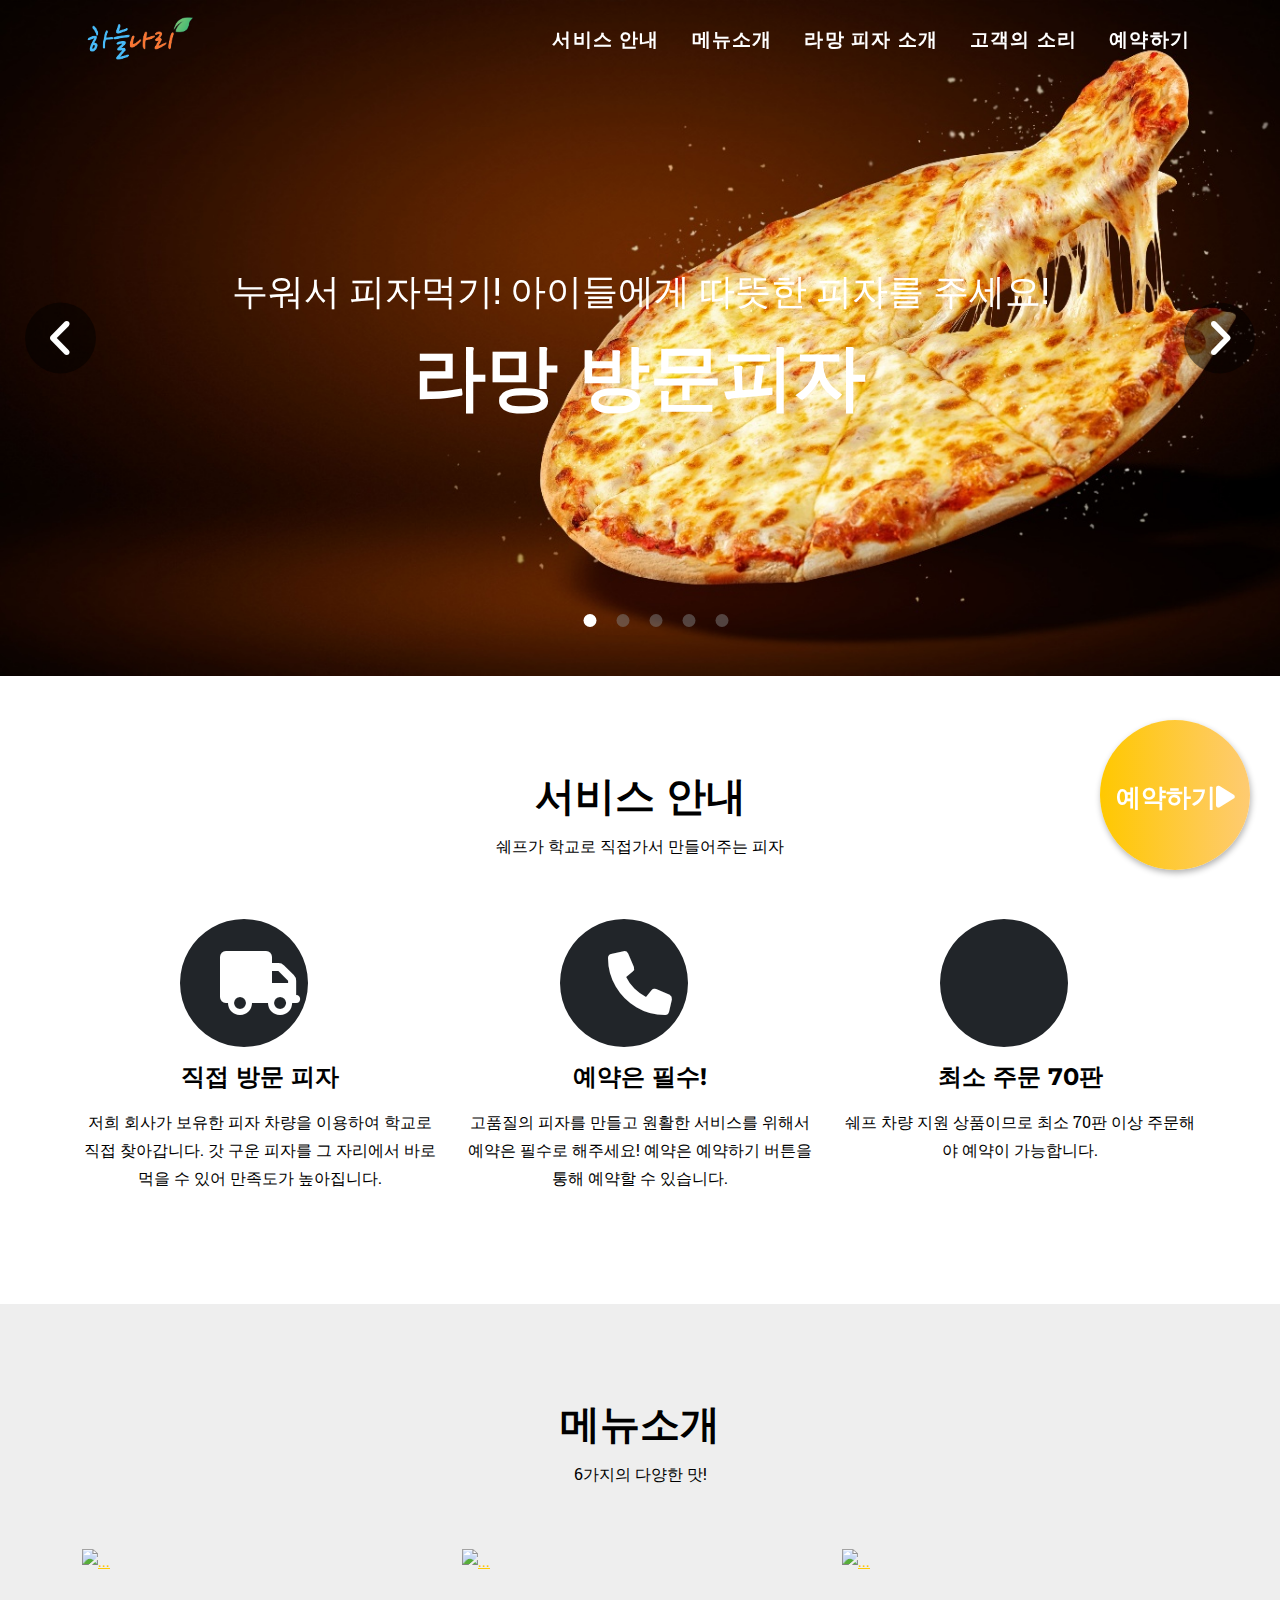
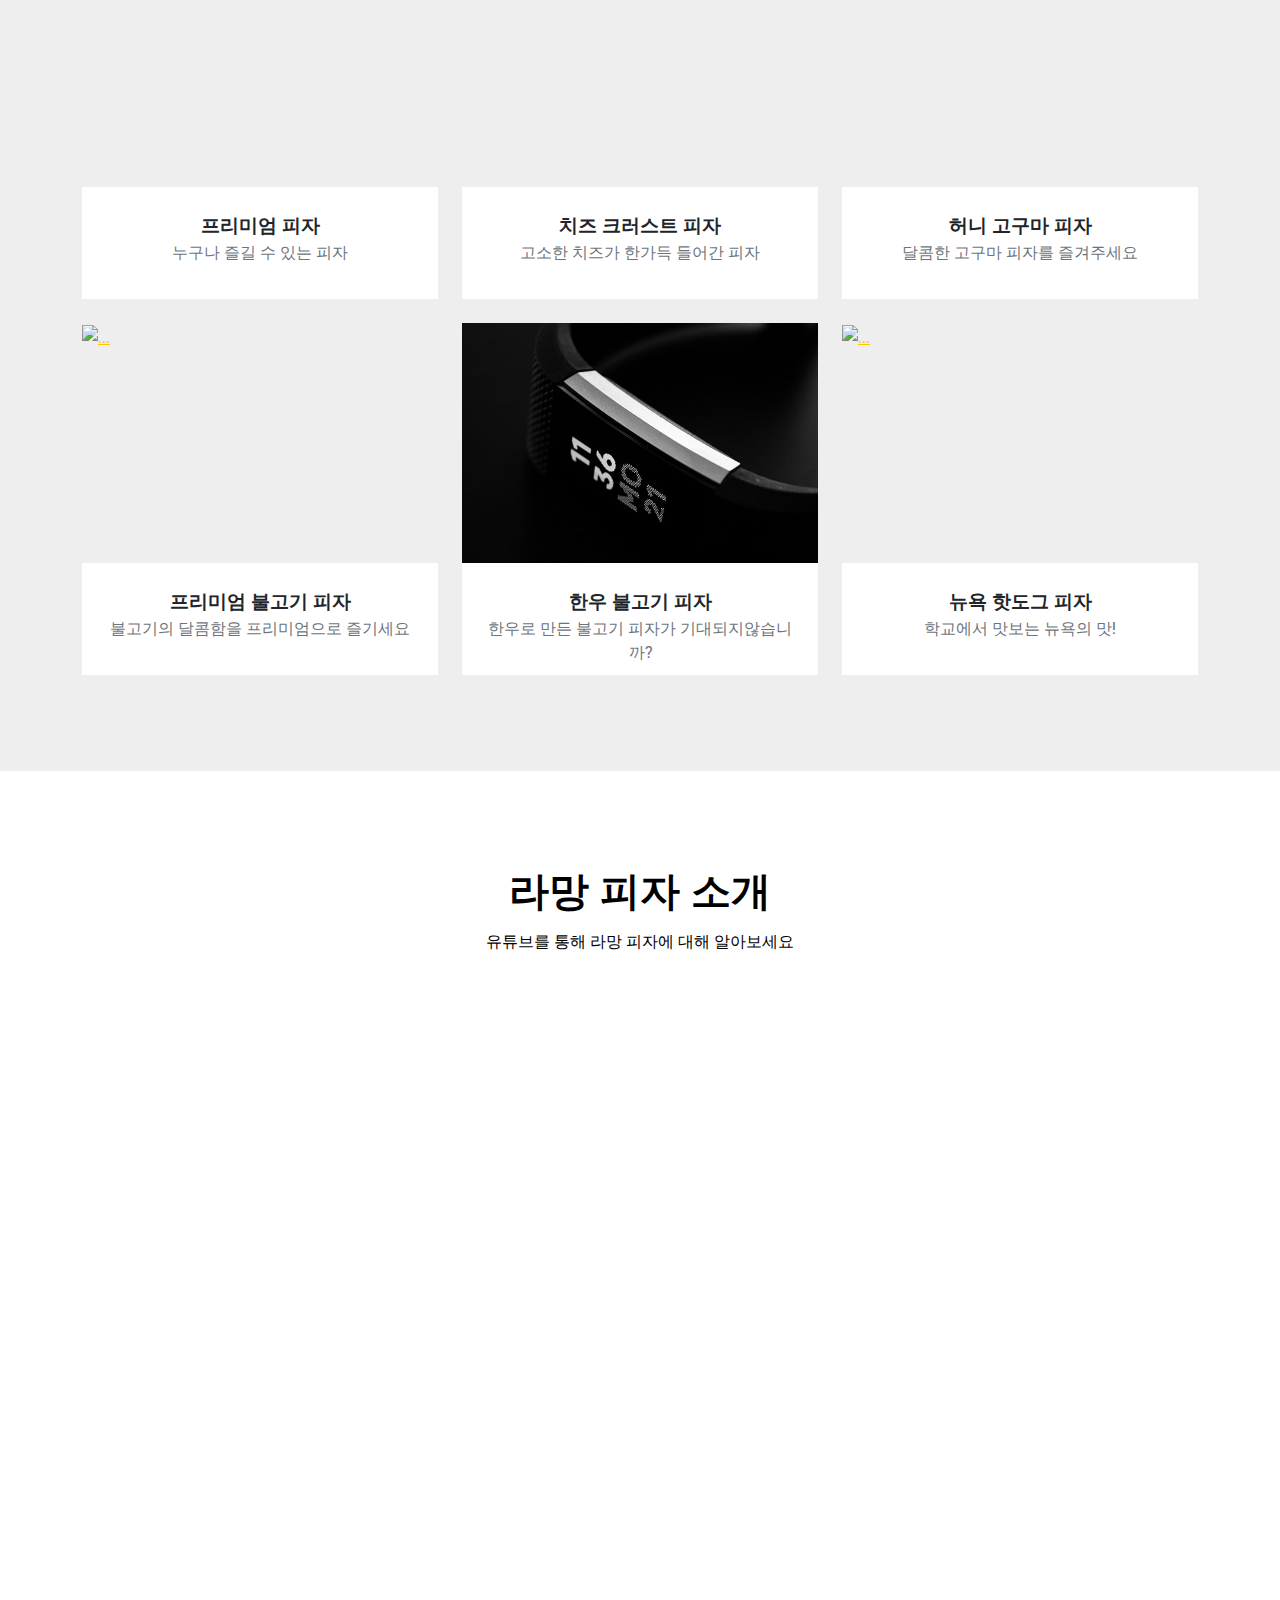
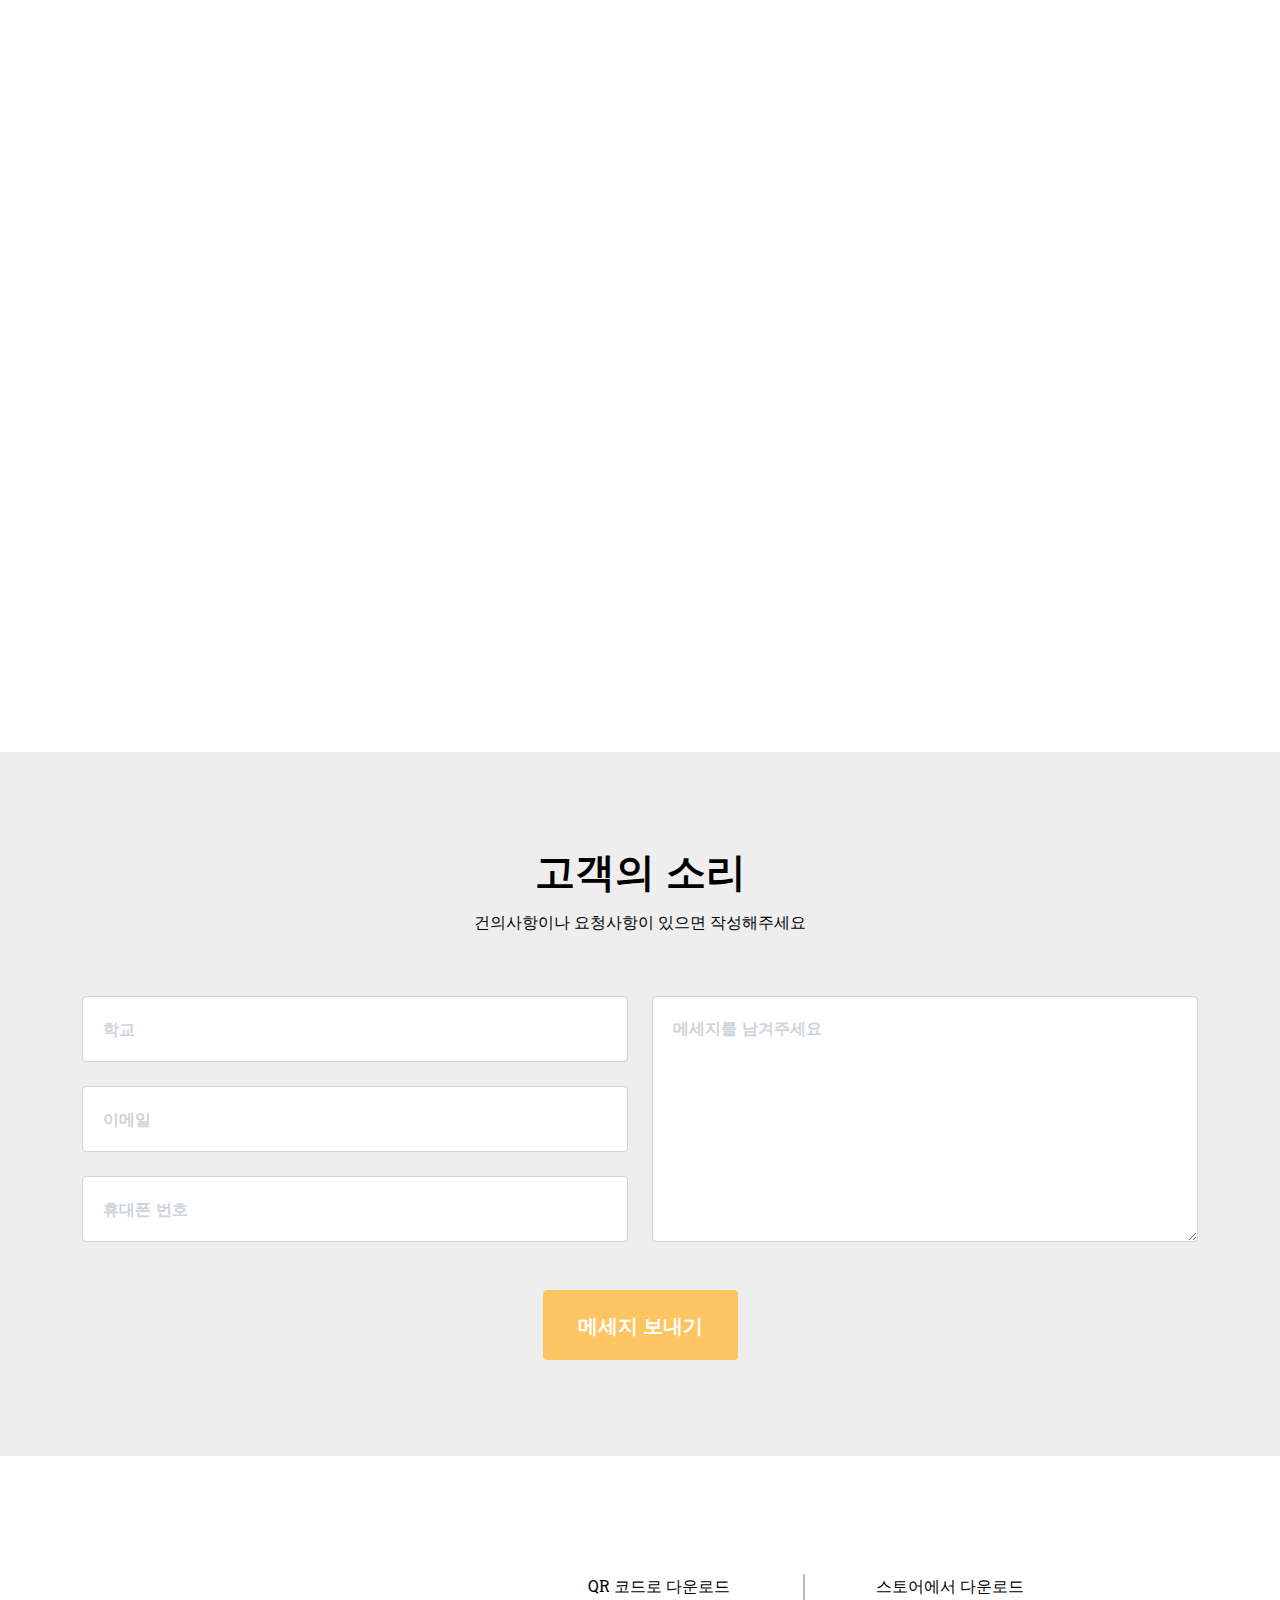
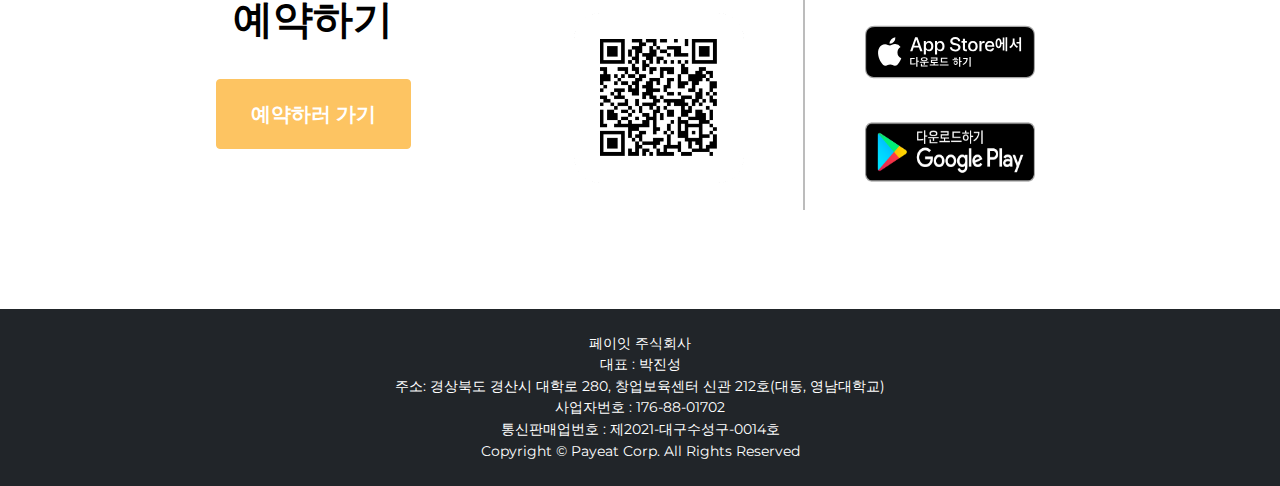
==== commit 3e4b6181: "Add files via upload" ====
--- a/index.html
+++ b/index.html
@@ -528,6 +528,7 @@
             </h2>
             <a
               href="./login/login.html"
+              target="_blank"
               class="btn btn-primary btn-reservation"
             >
               <p>예약하러 가기</p>
@@ -560,7 +561,7 @@
     </section>
     <!-- 예약하기 바로가기 -->
     <div class="reservation-fixed">
-      <a href="./login/login.html">
+      <a href="./login/login.html" target="_blank">
         <div class="reserv-text">
           <p>예약하기<i class="fa-solid fa-play"></i></p>
         </div>
@@ -568,22 +569,14 @@
     </div>
     <!-- Footer-->
     <footer class="footer py-4">
-      <div class="container">
-        <div class="row align-items-center">
-          <div class="col-lg-3 text-lg-start"></div>
-          <div class="col-lg-6 my-3 my-lg-0">
-            상호명 : 주식회사 라망<br />
-            대표 : 주진현<br />
-            주소: 경상북도 칠곡군 지천면 창평로 90 제2동호 (우:39863)
-            <br />사업자번호 : 3478701516<br />
-            통신판매업번호 : 2020-경북칠곡-0092<br />
-            Copyright &copy LAMAIN Corp. All Rights Reserved
-          </div>
-          <div class="col-lg-3 text-lg-end">
-            <a class="link-dark text-decoration-none me-3" href="#!"></a>
-            <a class="link-dark text-decoration-none" href="#!"></a>
-          </div>
-        </div>
+      <div class="footer-contents">
+        페이잇 주식회사<br />
+        대표 : 박진성<br />
+        주소: 경상북도 경산시 대학로 280, 창업보육센터 신관 212호(대동,
+        영남대학교)
+        <br />사업자번호 : 176-88-01702<br />
+        통신판매업번호 : 제2021-대구수성구-0014호<br />
+        Copyright &copy Payeat Corp. All Rights Reserved
       </div>
     </footer>
     <!-- Portfolio Modals-->
--- a/css/main.css
+++ b/css/main.css
@@ -2895,9 +2895,16 @@
 }
 
 @media (min-width: 768px) {
+  .event-info-wrap {
+    display: flex;
+    flex-direction: row;
+    flex-wrap: wrap;
+    justify-content: center;
+    align-items: center;
+  }
   .event-info {
-    height: 360px;
-    width: 90%;
+    height: 320px;
+    width: 48%;
 
     margin-bottom: 20px;
   }
@@ -2935,8 +2942,8 @@
 }
 @media (min-width: 1400px) {
   .event-info {
-    width: 48%;
-    height: 430px;
+    width: 30%;
+    height: 320px;
   }
 
   .event-img {
@@ -3178,20 +3185,20 @@
 
 @media (min-width: 768px) {
   .reservation-fixed {
-    width: 136px;
-    height: 60px;
+    width: 150px;
+    height: 150px;
 
     right: 30px;
     bottom: 30px;
 
-    border-radius: 25px;
+    border-radius: 50%;
     box-shadow: 1px 3px 6px 0 rgb(0 0 0 / 30%);
 
-    transition: all 1s;
+    transition: all 0.4s;
   }
 
   .reservation-fixed a {
-    font-size: 15px;
+    font-size: 25px;
     font-weight: bold;
   }
 
@@ -3201,8 +3208,12 @@
     background-color: #fff;
     color: var(--theme-color);
 
-    border-radius: 25px;
+    border-radius: 50%;
     box-shadow: 1px 3px 6px 0 rgb(0 0 0 / 30%);
+  }
+
+  .reserv-text {
+    margin-top: 55px;
   }
 }
 
@@ -3234,31 +3245,8 @@
   height: 71px;
   border-radius: 50%;
   background: transparent;
-  background: rgba(0, 0, 0, 0.5);
+
   border: none;
-}
-
-.slick-prev {
-  left: 25px;
-}
-
-/* font를 html로 넣기 힘들때 css로 넣을 때 사용 */
-.slick-prev:before {
-  content: "\f104";
-  font-family: "FontAwesome";
-  color: #ffffff;
-  font-size: 45px;
-}
-
-.slick-next {
-  right: 25px;
-}
-
-.slick-next:before {
-  content: "\f105";
-  color: #ffffff;
-  font-size: 45px;
-  font-family: "FontAwesome";
 }
 
 /* 아래 점 커스텀 */
@@ -3302,3 +3290,32 @@
   background-color: #ffffff;
   opacity: 1;
 }
+
+@media (min-width: 768px) {
+  .slick-arrow {
+    background: rgba(0, 0, 0, 0.5);
+  }
+
+  .slick-prev {
+    left: 25px;
+  }
+
+  /* font를 html로 넣기 힘들때 css로 넣을 때 사용 */
+  .slick-prev:before {
+    content: "\f104";
+    font-family: "FontAwesome";
+    color: #ffffff;
+    font-size: 45px;
+  }
+
+  .slick-next {
+    right: 25px;
+  }
+
+  .slick-next:before {
+    content: "\f105";
+    color: #ffffff;
+    font-size: 45px;
+    font-family: "FontAwesome";
+  }
+}
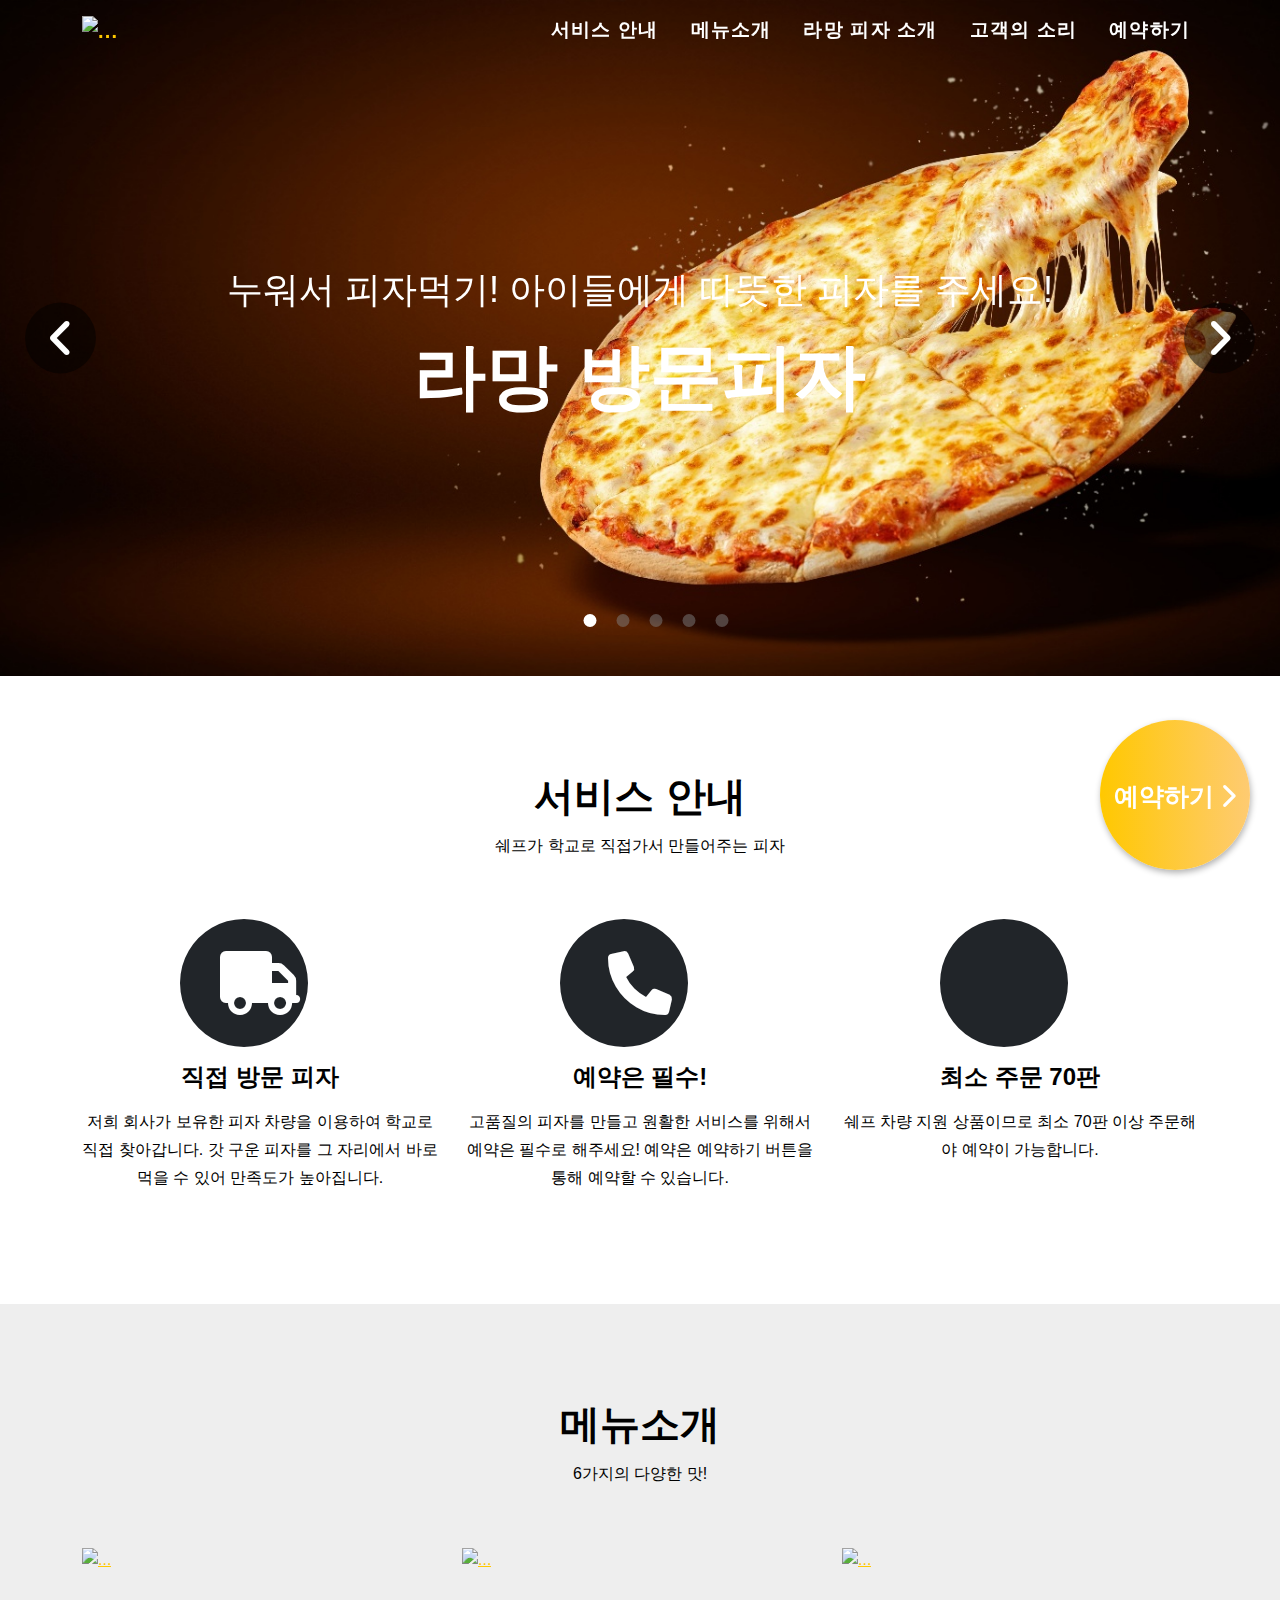
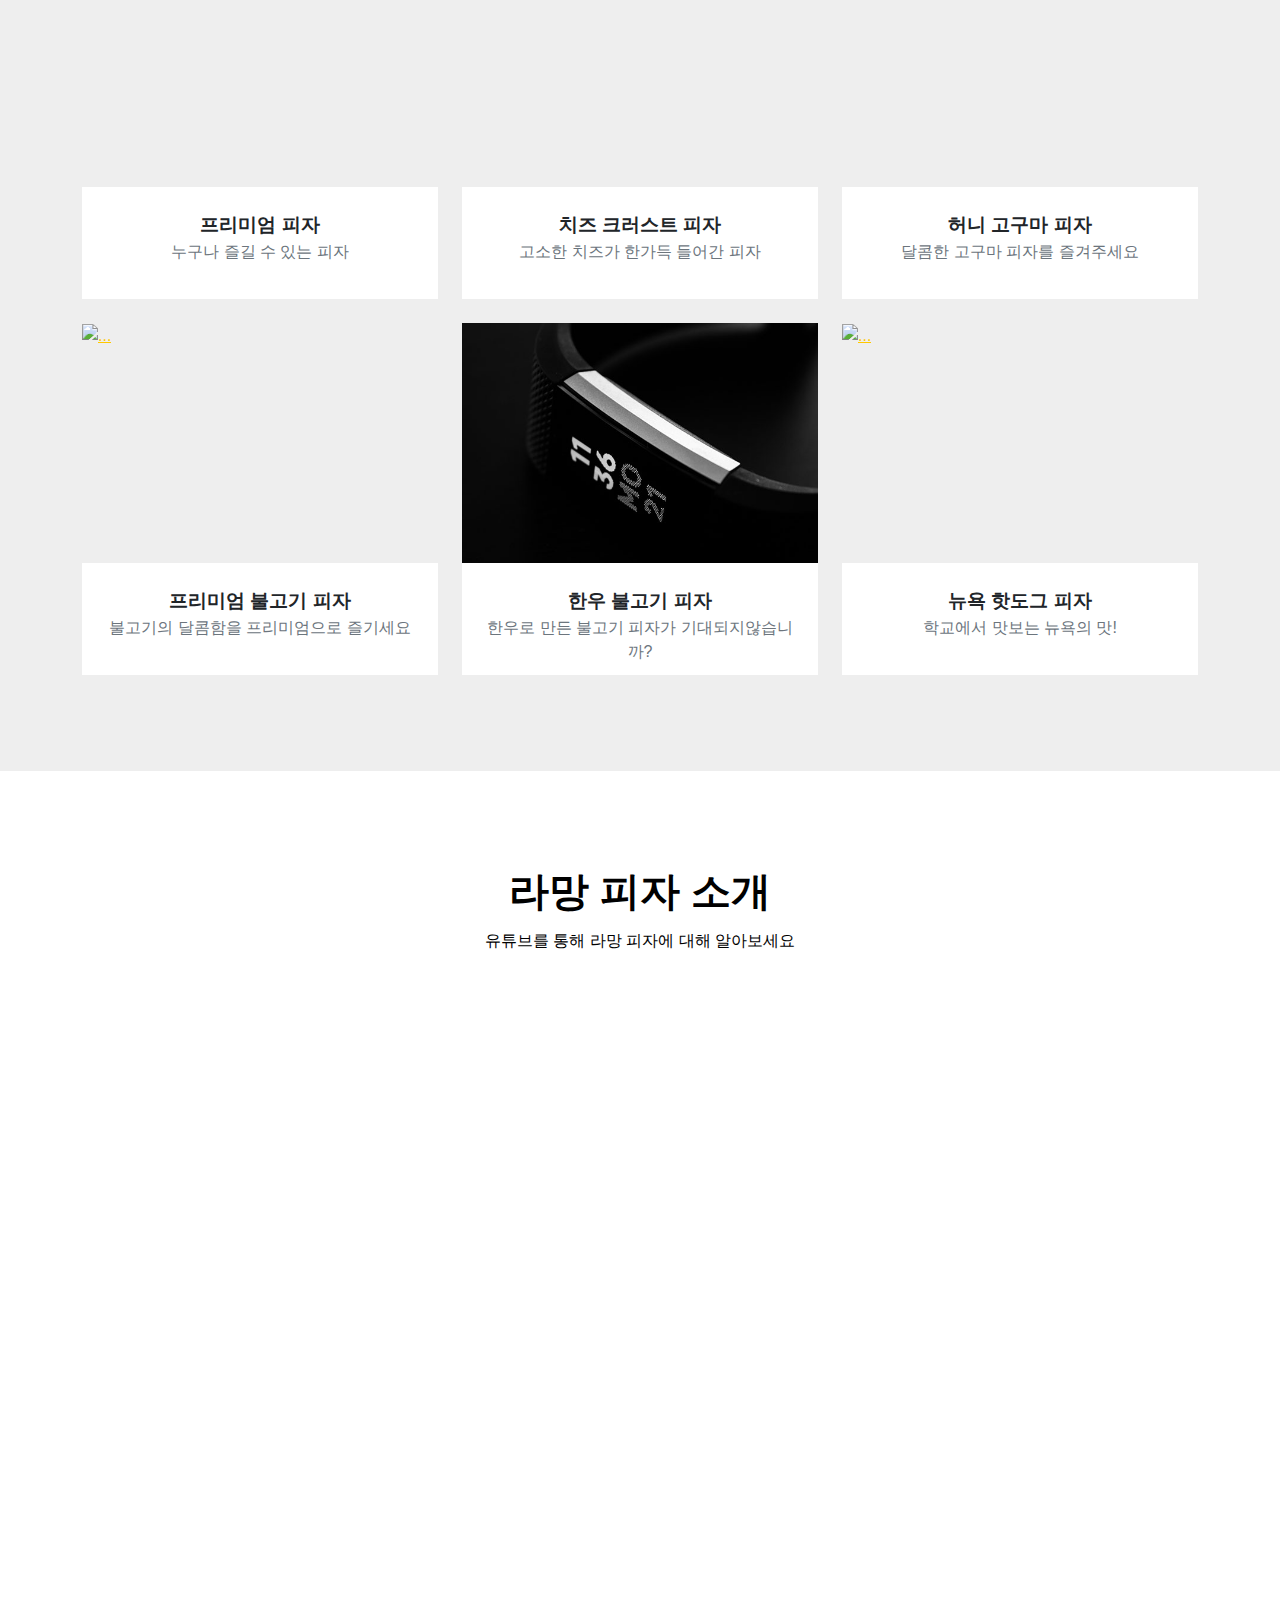
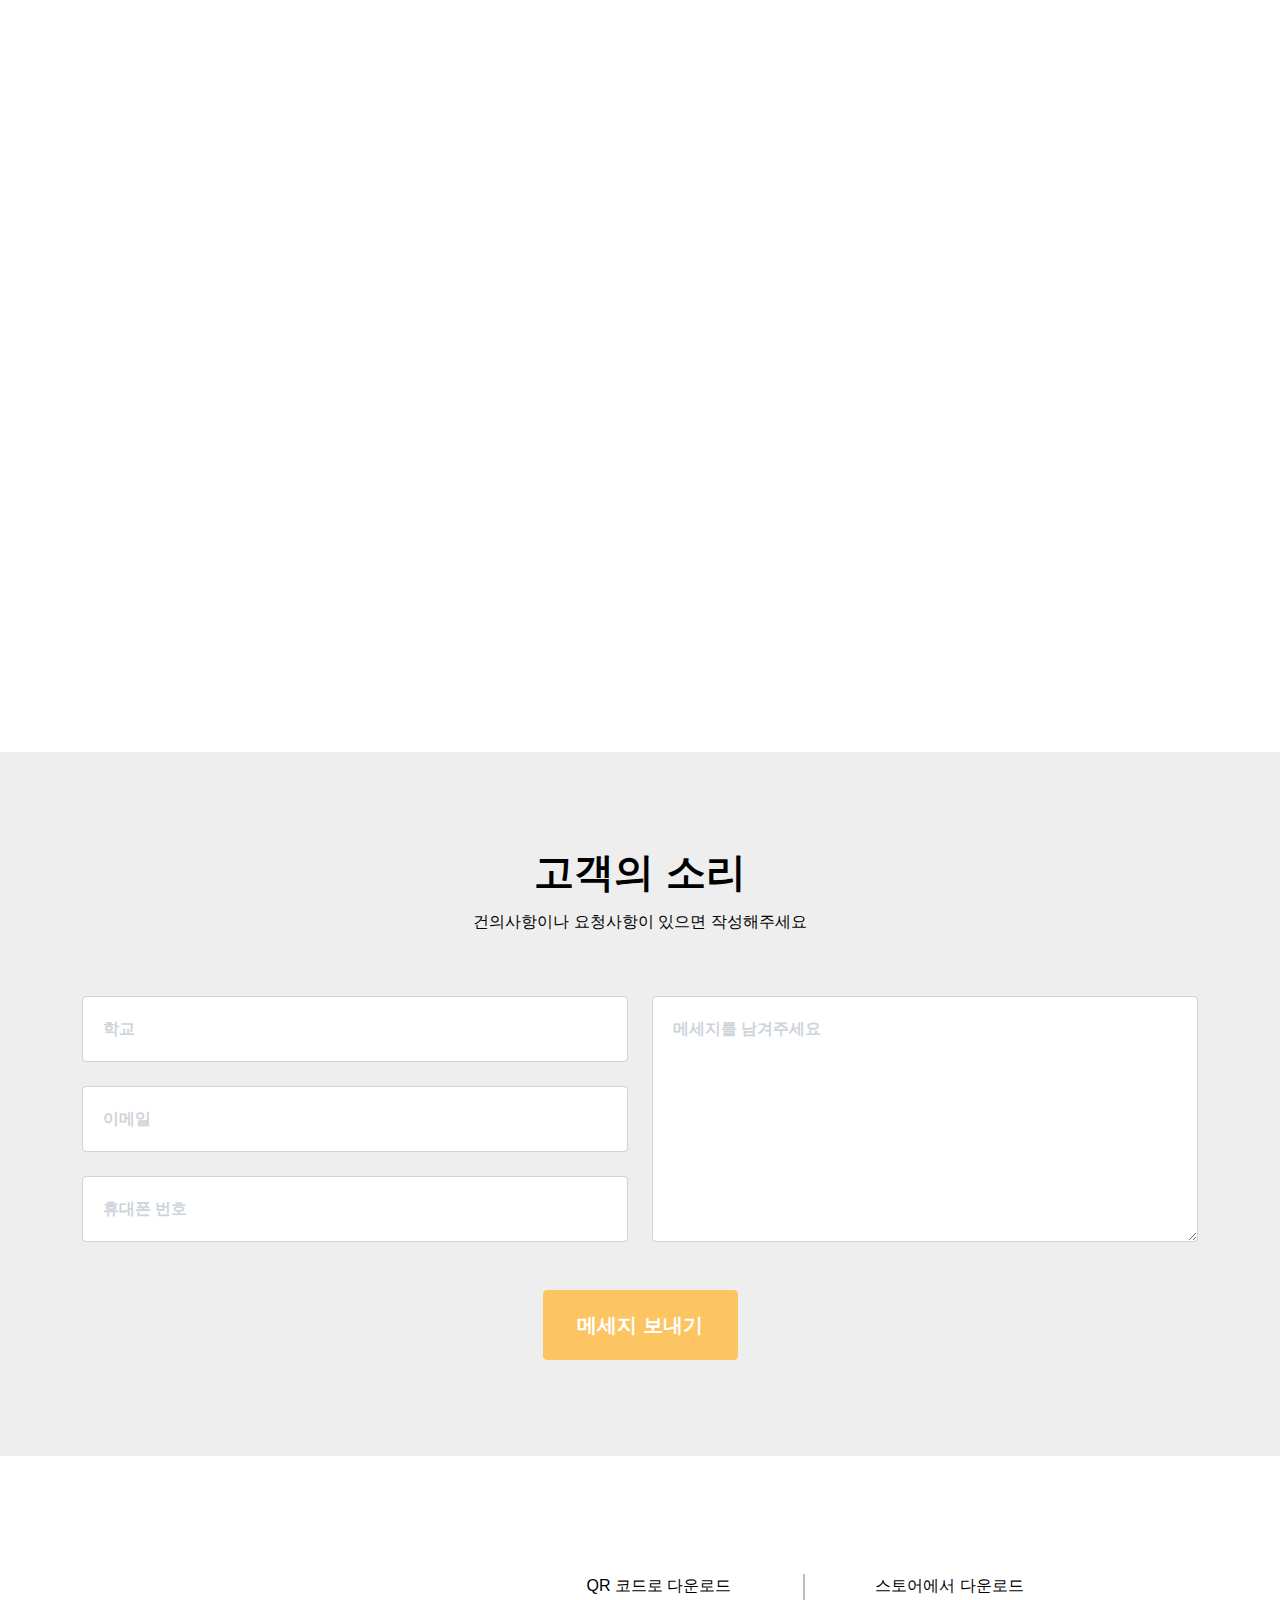
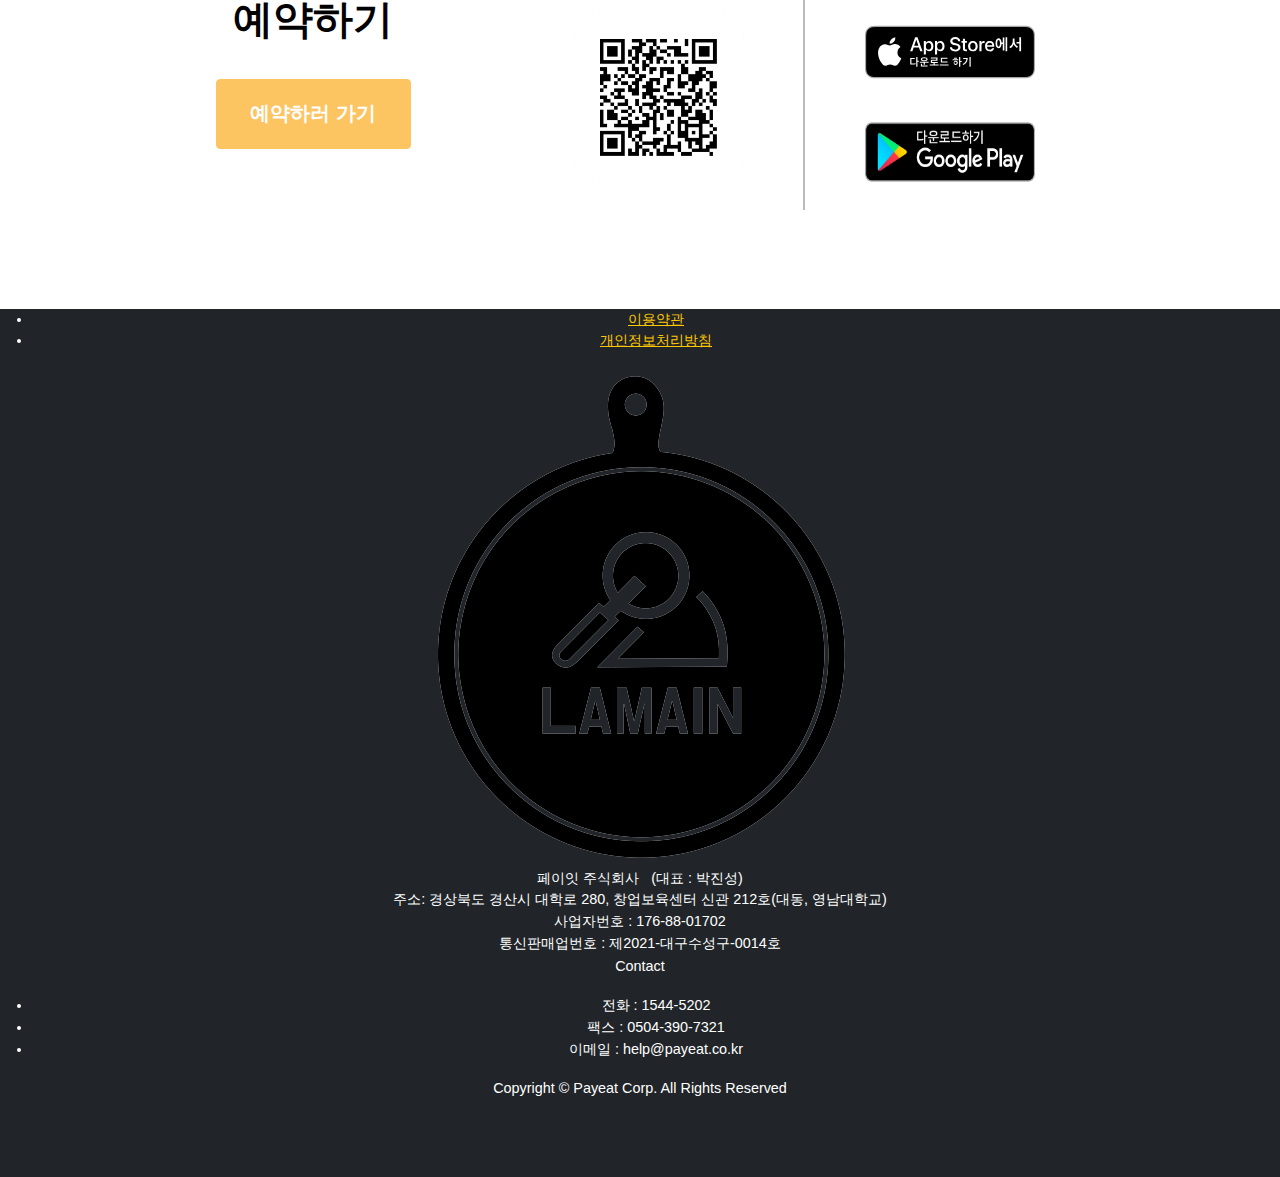
==== commit ce675278: "Add files via upload" ====
--- a/index.html
+++ b/index.html
@@ -22,15 +22,11 @@
       href="https://cdnjs.cloudflare.com/ajax/libs/font-awesome/6.0.0/css/all.css"
     />
     <!-- Google fonts-->
+    <link rel="preconnect" href="https://fonts.googleapis.com" />
+    <link rel="preconnect" href="https://fonts.gstatic.com" crossorigin />
     <link
-      href="https://fonts.googleapis.com/css?family=Montserrat:400,700"
+      href="https://fonts.googleapis.com/css2?family=Noto+Sans+KR:wght@400;700&display=swap"
       rel="stylesheet"
-      type="text/css"
-    />
-    <link
-      href="https://fonts.googleapis.com/css?family=Roboto+Slab:400,100,300,700"
-      rel="stylesheet"
-      type="text/css"
     />
 
     <!-- jquery -->
@@ -48,7 +44,7 @@
     <nav class="navbar navbar-expand-lg navbar-dark fixed-top" id="mainNav">
       <div class="container">
         <a class="navbar-brand" href="#page-top"
-          ><img src="./img/logos/main_logo.png" alt="..."
+          ><img src="./img/logos/라망 가로.png" alt="..."
         /></a>
         <button
           class="navbar-toggler"
@@ -63,7 +59,7 @@
           <i class="fas fa-bars ms-1"></i>
         </button>
         <div class="collapse navbar-collapse" id="navbarResponsive">
-          <ul class="navbar-nav text-uppercase ms-auto py-4 py-lg-0">
+          <ul class="navbar-nav text-uppercase ms-auto py-lg-0">
             <li class="nav-item">
               <a class="nav-link" href="#services">서비스 안내</a>
             </li>
@@ -563,22 +559,43 @@
     <div class="reservation-fixed">
       <a href="./login/login.html" target="_blank">
         <div class="reserv-text">
-          <p>예약하기<i class="fa-solid fa-play"></i></p>
+          <p>예약하기 <i class="fa-solid fa-chevron-right"></i></p>
         </div>
       </a>
     </div>
-    <!-- Footer-->
-    <footer class="footer py-4">
-      <div class="footer-contents">
-        페이잇 주식회사<br />
-        대표 : 박진성<br />
-        주소: 경상북도 경산시 대학로 280, 창업보육센터 신관 212호(대동,
-        영남대학교)
-        <br />사업자번호 : 176-88-01702<br />
-        통신판매업번호 : 제2021-대구수성구-0014호<br />
-        Copyright &copy Payeat Corp. All Rights Reserved
-      </div>
+
+    <!-- footer -->
+    <footer class="footer">
+      <div class="fnb">
+        <ul>
+          <li><a href="../etc/service.html">이용약관</a></li>
+          <li><a href="../etc/privacy.html">개인정보처리방침</a></li>
+        </ul>
+      </div>
+      <div class="footer-web">
+        <div class="footer-logo">
+          <img src="./img/logos/라망.png" alt="" />
+        </div>
+        <div class="footer-contents">
+          페이잇 주식회사 &nbsp; (대표 : 박진성)<br />
+          주소: 경상북도 경산시 대학로 280, 창업보육센터 신관 212호(대동,
+          영남대학교)
+          <br />사업자번호 : 176-88-01702<br />
+          통신판매업번호 : 제2021-대구수성구-0014호
+        </div>
+        <div class="footer-cs">
+          <p>Contact</p>
+          <ul>
+            <li>전화 : 1544-5202</li>
+            <li>팩스 : 0504-390-7321</li>
+            <li>이메일 : help@payeat.co.kr</li>
+          </ul>
+        </div>
+      </div>
+
+      <p class="copyright">Copyright &copy Payeat Corp. All Rights Reserved</p>
     </footer>
+
     <!-- Portfolio Modals-->
     <!-- Portfolio item 1 modal popup-->
     <div
@@ -589,56 +606,42 @@
       aria-hidden="true"
     >
       <div class="modal-dialog">
-        <div class="modal-content">
-          <div class="close-modal" data-bs-dismiss="modal">
-            <img src="./img/close-icon.svg" alt="Close modal" />
-          </div>
-          <div class="container">
-            <div class="row justify-content-center">
-              <div class="col-lg-8">
-                <div class="modal-body">
-                  <!-- Project details-->
-                  <h2 class="text-uppercase">프리미엄 피자</h2>
-                  <p class="item-intro text-muted">
-                    ~~와 ~~가 들어가 누구든지 즐길 수 있는 피자
-                  </p>
-                  <img
-                    class="img-fluid d-block mx-auto"
-                    src="./img/menu/menu1.jpg"
-                    alt="..."
-                  />
-                  <p>
-                    "고객만족도 1위 매콤한 칠리소스와 담백한 불갈비의 만남"
-                    담백한 갈비살과 매콤한 칠리에 피망, 양파, 양송이버섯, 치즈
-                    등 신선한 야채까지 어우러진 토핑!부드럽고 담백한 7번가
-                    피자만의 곡물 도우와 함께 어우러져 엣지까지 놓칠 수 없는 맛!
-                  </p>
-                  <ul class="list-inline">
-                    <li>
-                      <strong>함량:</strong>
-                      판(640g, 80g X 8조각)
-                    </li>
-                    <li>
-                      <strong>가격:</strong>
-                      14,500원
-                    </li>
-                    <li>
-                      <strong>준비물:</strong>
-                      양파 6kg, 피망 4kg, 양송이 3kg, 스위트콘 大(1캔)<br />
-                      (100판 기준, 볶음밥용으로 잘라주세요)
-                    </li>
-                  </ul>
-                  <button
-                    class="btn btn-primary btn-xl text-uppercase"
-                    data-bs-dismiss="modal"
-                    type="button"
-                  >
-                    <i class="fas fa-xmark me-1"></i>
-                    메뉴 닫기
-                  </button>
-                </div>
-              </div>
-            </div>
+        <div class="close-modal" data-bs-dismiss="modal">
+          <img src="./img/close-icon.svg" alt="Close modal" />
+        </div>
+        <div class="row justify-content-center">
+          <div class="modal-body">
+            <!-- Project details-->
+            <h2 class="text-uppercase">프리미엄 피자</h2>
+            <p class="item-intro text-muted">
+              ~~와 ~~가 들어가 누구든지 즐길 수 있는 피자
+            </p>
+            <img
+              class="img-fluid d-block mx-auto"
+              src="./img/menu/menu1.jpg"
+              alt="..."
+            />
+            <p>
+              "고객만족도 1위 매콤한 칠리소스와 담백한 불갈비의 만남" 담백한
+              갈비살과 매콤한 칠리에 피망, 양파, 양송이버섯, 치즈 등 신선한
+              야채까지 어우러진 토핑!부드럽고 담백한 7번가 피자만의 곡물 도우와
+              함께 어우러져 엣지까지 놓칠 수 없는 맛!
+            </p>
+            <ul class="list-inline">
+              <li>
+                <strong>함량:</strong>
+                판(640g, 80g X 8조각)
+              </li>
+              <li>
+                <strong>가격:</strong>
+                14,500원
+              </li>
+              <li>
+                <strong>준비물:</strong>
+                양파 6kg, 피망 4kg, 양송이 3kg, 스위트콘 大(1캔)<br />
+                (100판 기준, 볶음밥용으로 잘라주세요)
+              </li>
+            </ul>
           </div>
         </div>
       </div>
@@ -652,54 +655,42 @@
       aria-hidden="true"
     >
       <div class="modal-dialog">
-        <div class="modal-content">
-          <div class="close-modal" data-bs-dismiss="modal">
-            <img src="./img/close-icon.svg" alt="Close modal" />
-          </div>
-          <div class="container">
-            <div class="row justify-content-center">
-              <div class="col-lg-8">
-                <div class="modal-body">
-                  <!-- Project details-->
-                  <h2 class="text-uppercase">치즈 크러스트 피자</h2>
-                  <p class="item-intro text-muted">
-                    피자 가득히 이불을 덮고 있는듯한 통통한 치즈! 입안 가득히
-                    느껴지는 고소한 치즈의 향연!
-                  </p>
-                  <img
-                    class="img-fluid d-block mx-auto"
-                    src="./img/menu/menu2.jpg"
-                    alt="..."
-                  />
-                  <p>
-                    독일산 모짜렐라 치즈와 고다치즈를 사용하여 만든 고소한
-                    치즈크러스트 피자
-                  </p>
-                  <ul class="list-inline">
-                    <li>
-                      <strong>함량:</strong>
-                      판(640g, 80g X 8조각)
-                    </li>
-                    <li>
-                      <strong>가격:</strong>
-                      15,500원
-                    </li>
-                    <li>
-                      <strong>준비물:</strong>
-                      양파 6kg, 피망 4kg, 양송이 3kg, 스위트콘 大(1캔)<br />
-                      (100판 기준, 볶음밥용으로 잘라주세요)
-                    </li>
-                  </ul>
-                  <button
-                    class="btn btn-primary btn-xl text-uppercase"
-                    data-bs-dismiss="modal"
-                    type="button"
-                  >
-                    <i class="fas fa-xmark me-1"></i>
-                    메뉴 닫기
-                  </button>
-                </div>
-              </div>
+        <div class="close-modal" data-bs-dismiss="modal">
+          <img src="./img/close-icon.svg" alt="Close modal" />
+        </div>
+        <div class="row justify-content-center">
+          <div class="col-lg-8">
+            <div class="modal-body">
+              <!-- Project details-->
+              <h2 class="text-uppercase">치즈 크러스트 피자</h2>
+              <p class="item-intro text-muted">
+                피자 가득히 이불을 덮고 있는듯한 통통한 치즈! 입안 가득히
+                느껴지는 고소한 치즈의 향연!
+              </p>
+              <img
+                class="img-fluid d-block mx-auto"
+                src="./img/menu/menu2.jpg"
+                alt="..."
+              />
+              <p>
+                독일산 모짜렐라 치즈와 고다치즈를 사용하여 만든 고소한
+                치즈크러스트 피자
+              </p>
+              <ul class="list-inline">
+                <li>
+                  <strong>함량:</strong>
+                  판(640g, 80g X 8조각)
+                </li>
+                <li>
+                  <strong>가격:</strong>
+                  15,500원
+                </li>
+                <li>
+                  <strong>준비물:</strong>
+                  양파 6kg, 피망 4kg, 양송이 3kg, 스위트콘 大(1캔)<br />
+                  (100판 기준, 볶음밥용으로 잘라주세요)
+                </li>
+              </ul>
             </div>
           </div>
         </div>
@@ -714,52 +705,40 @@
       aria-hidden="true"
     >
       <div class="modal-dialog">
-        <div class="modal-content">
-          <div class="close-modal" data-bs-dismiss="modal">
-            <img src="./img/close-icon.svg" alt="Close modal" />
-          </div>
-          <div class="container">
-            <div class="row justify-content-center">
-              <div class="col-lg-8">
-                <div class="modal-body">
-                  <!-- Project details-->
-                  <h2 class="text-uppercase">허니 고구마 피자</h2>
-                  <p class="item-intro text-muted">
-                    전북 고창에서 수확한 고구마로 만든 달콤한 고구마 피자
-                  </p>
-                  <img
-                    class="img-fluid d-block mx-auto"
-                    src="./img/menu/menu3.jpg"
-                    alt="..."
-                  />
-                  <p>
-                    섬유소의 집합소로 알려진 고구마를 푸짐하게 즐겨보세요.
-                    달콤한 고구마가 들어있어 계속 끌리는 마성의 고구마피자!
-                  </p>
-                  <ul class="list-inline">
-                    <li>
-                      <strong>함량:</strong>
-                      판(640g, 80g X 8조각)
-                    </li>
-                    <li>
-                      <strong>가격:</strong>
-                      14,500원
-                    </li>
-                    <li>
-                      <strong>준비물:</strong>
-                      학교에서 준비할 것이 없어요!
-                    </li>
-                  </ul>
-                  <button
-                    class="btn btn-primary btn-xl text-uppercase"
-                    data-bs-dismiss="modal"
-                    type="button"
-                  >
-                    <i class="fas fa-xmark me-1"></i>
-                    메뉴 닫기
-                  </button>
-                </div>
-              </div>
+        <div class="close-modal" data-bs-dismiss="modal">
+          <img src="./img/close-icon.svg" alt="Close modal" />
+        </div>
+        <div class="row justify-content-center">
+          <div class="col-lg-8">
+            <div class="modal-body">
+              <!-- Project details-->
+              <h2 class="text-uppercase">허니 고구마 피자</h2>
+              <p class="item-intro text-muted">
+                전북 고창에서 수확한 고구마로 만든 달콤한 고구마 피자
+              </p>
+              <img
+                class="img-fluid d-block mx-auto"
+                src="./img/menu/menu3.jpg"
+                alt="..."
+              />
+              <p>
+                섬유소의 집합소로 알려진 고구마를 푸짐하게 즐겨보세요. 달콤한
+                고구마가 들어있어 계속 끌리는 마성의 고구마피자!
+              </p>
+              <ul class="list-inline">
+                <li>
+                  <strong>함량:</strong>
+                  판(640g, 80g X 8조각)
+                </li>
+                <li>
+                  <strong>가격:</strong>
+                  14,500원
+                </li>
+                <li>
+                  <strong>준비물:</strong>
+                  학교에서 준비할 것이 없어요!
+                </li>
+              </ul>
             </div>
           </div>
         </div>
@@ -811,14 +790,6 @@
                       학교에서 준비할 것이 없어요!
                     </li>
                   </ul>
-                  <button
-                    class="btn btn-primary btn-xl text-uppercase"
-                    data-bs-dismiss="modal"
-                    type="button"
-                  >
-                    <i class="fas fa-xmark me-1"></i>
-                    메뉴 닫기
-                  </button>
                 </div>
               </div>
             </div>
@@ -872,14 +843,6 @@
                       학교에서 준비할 것이 없어요!
                     </li>
                   </ul>
-                  <button
-                    class="btn btn-primary btn-xl text-uppercase"
-                    data-bs-dismiss="modal"
-                    type="button"
-                  >
-                    <i class="fas fa-xmark me-1"></i>
-                    메뉴 닫기
-                  </button>
                 </div>
               </div>
             </div>
@@ -930,14 +893,6 @@
                       학교에서 준비할 것이 없어요!
                     </li>
                   </ul>
-                  <button
-                    class="btn btn-primary btn-xl text-uppercase"
-                    data-bs-dismiss="modal"
-                    type="button"
-                  >
-                    <i class="fas fa-xmark me-1"></i>
-                    메뉴 닫기
-                  </button>
                 </div>
               </div>
             </div>
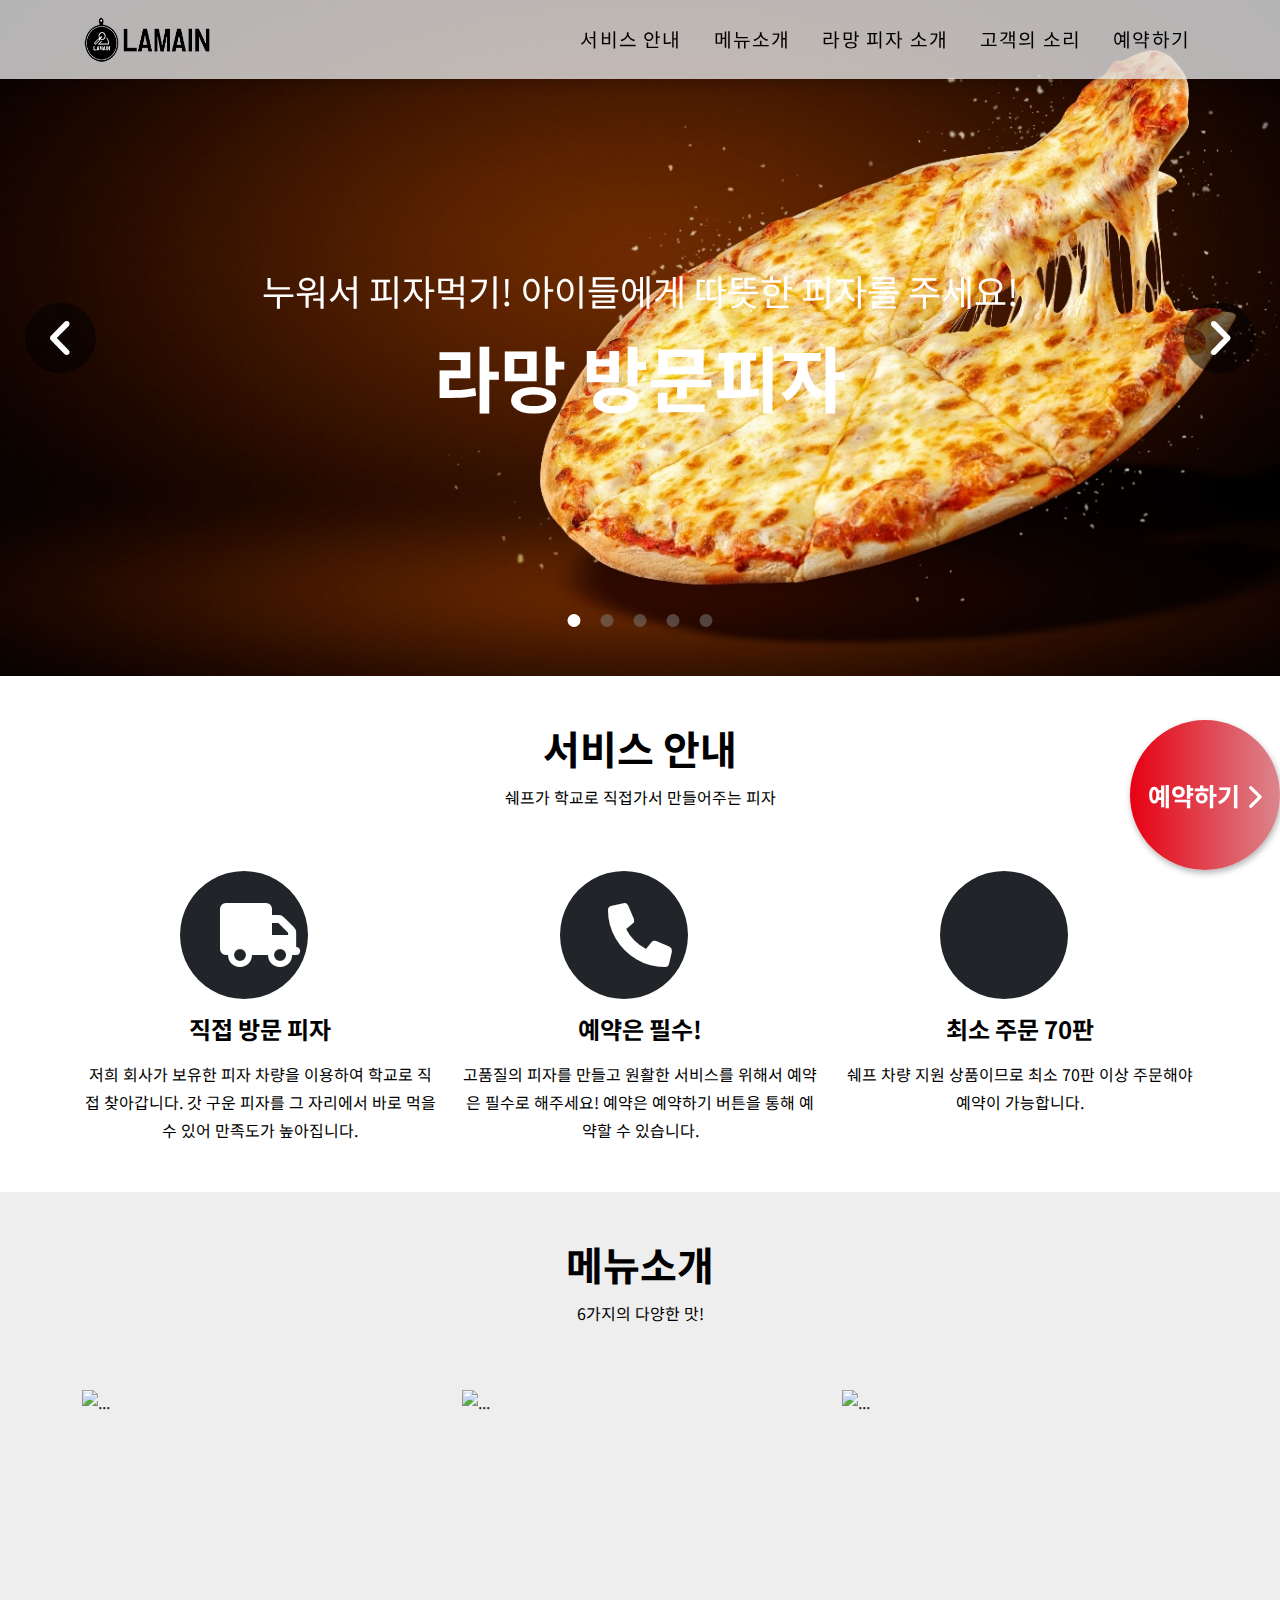
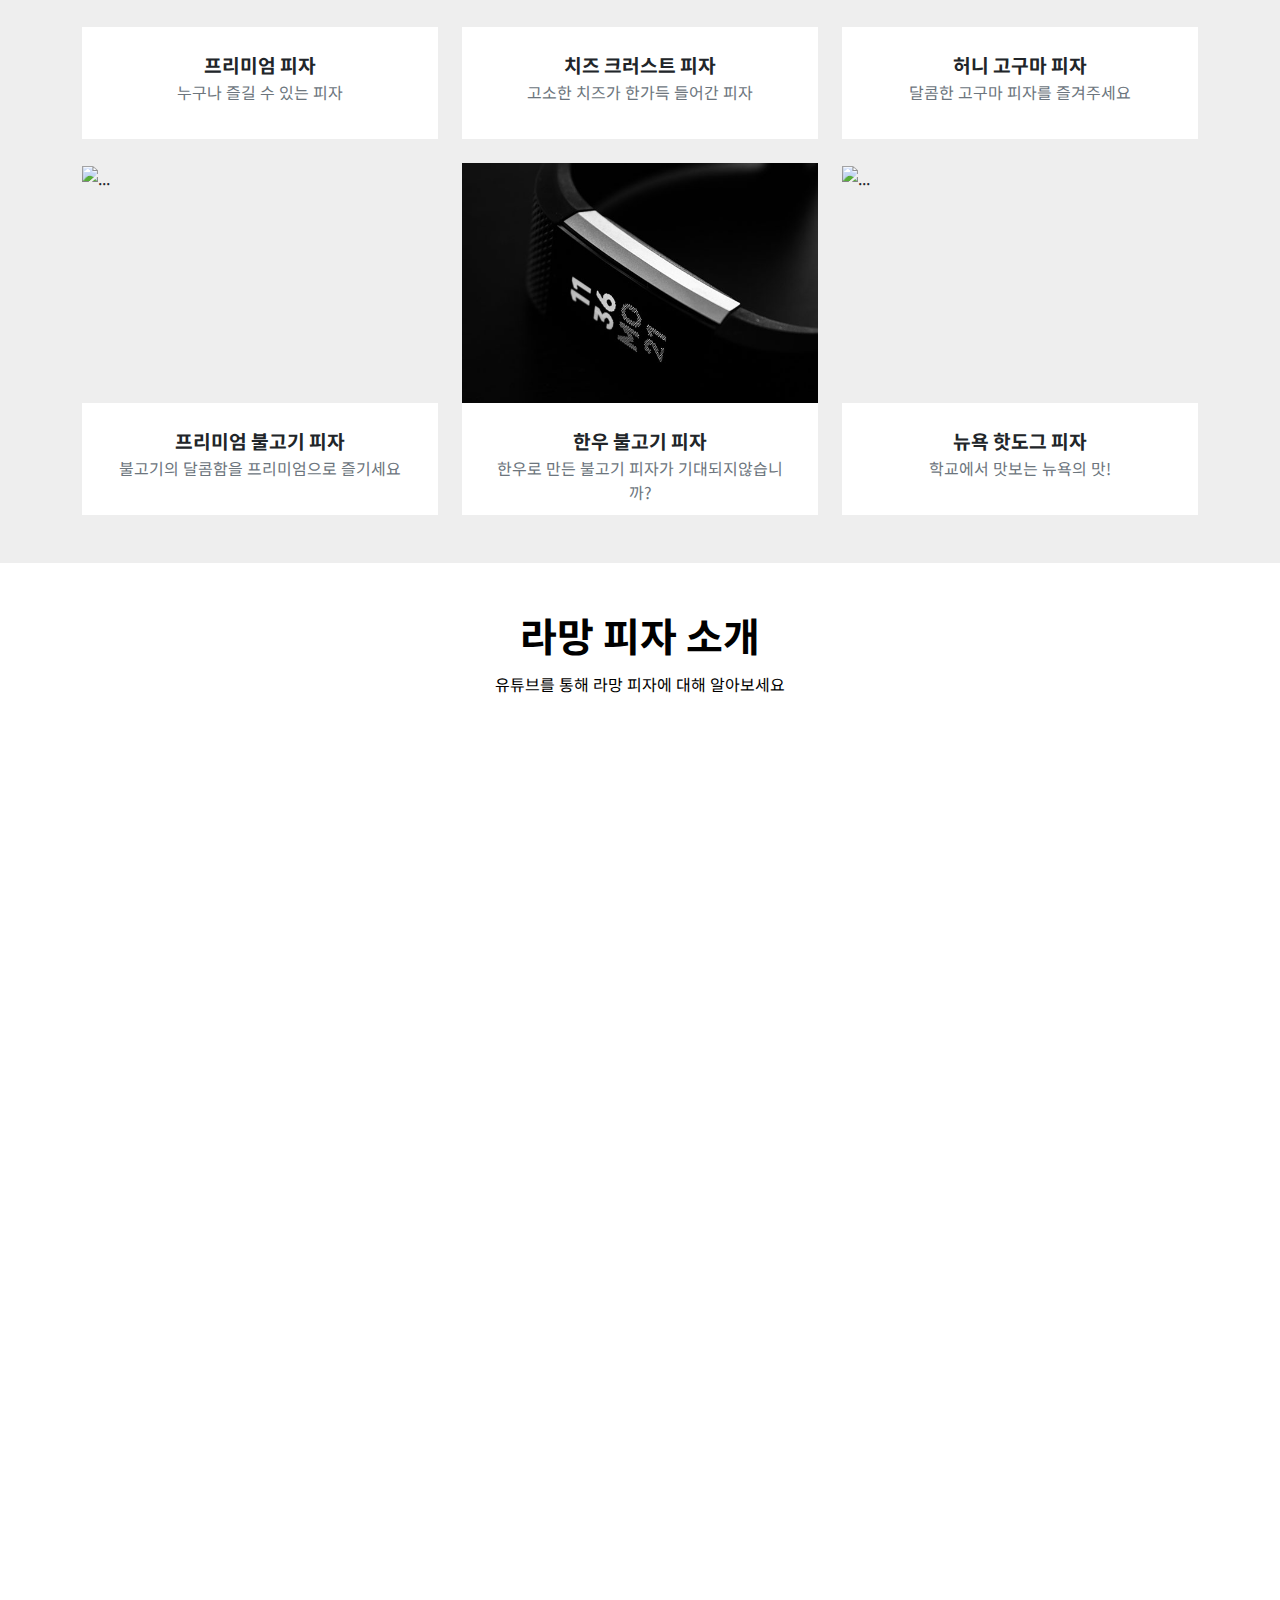
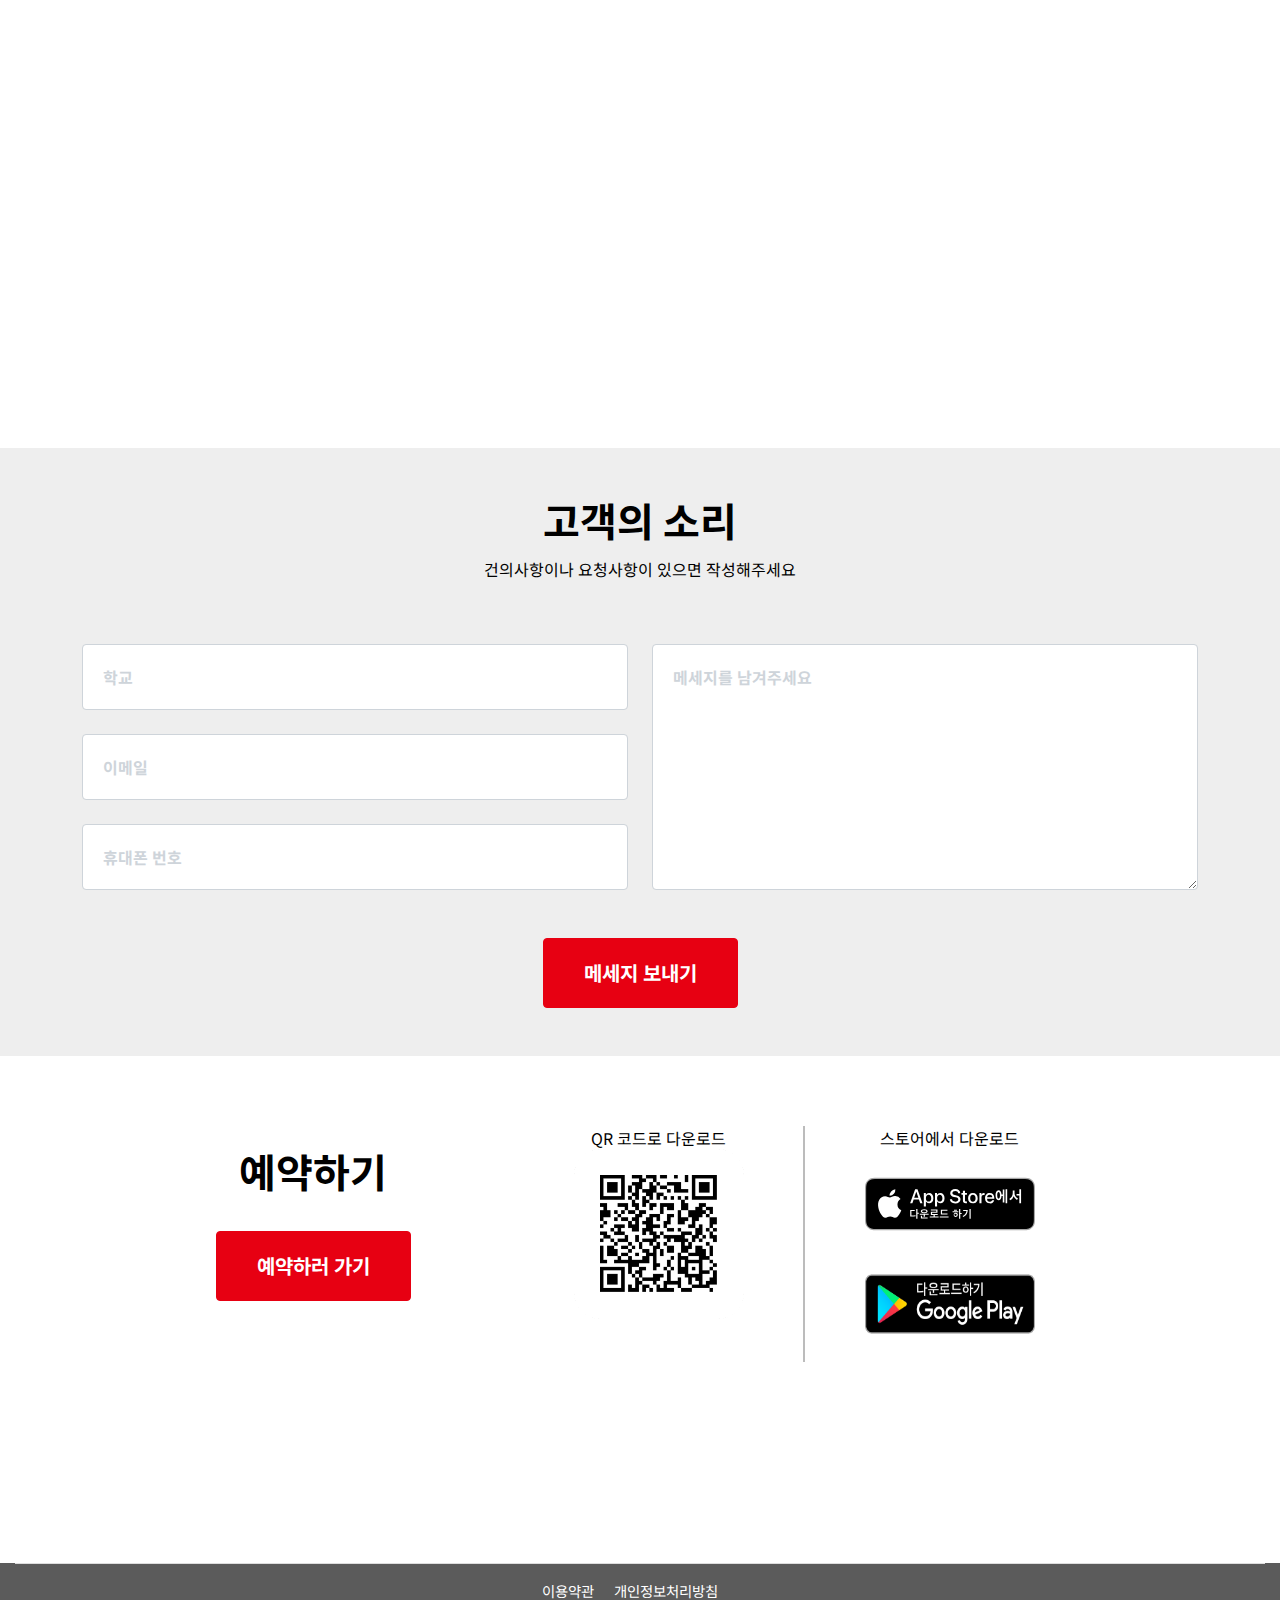
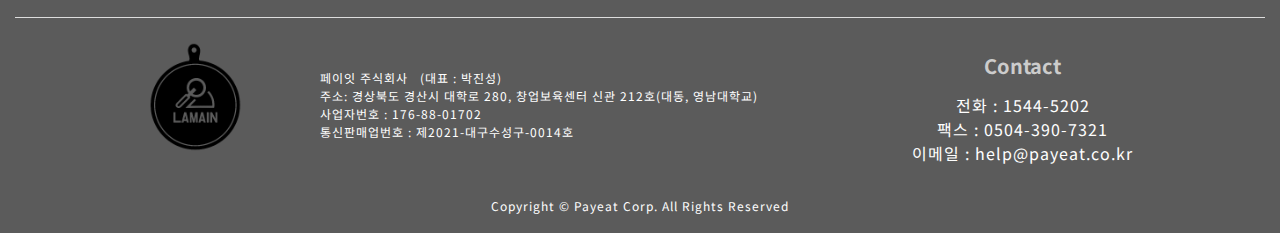
==== commit ea3bd1e9: "Add files via upload" ====
--- a/index.html
+++ b/index.html
@@ -33,6 +33,16 @@
 
     <script src="./jquery-3.6.0.min.js"></script>
 
+    <!-- swiper slide -->
+    <link
+      rel="stylesheet"
+      href="https://unpkg.com/swiper@8/swiper-bundle.min.css"
+    />
+
+    <script src="https://unpkg.com/swiper@8/swiper-bundle.min.js"></script>
+
+    <!-- https://codesandbox.io/s/e63sd8?file=/index.html -->
+
     <!-- 슬릭 슬라이더 -->
     <script src="./slick-1.8.1/slick/slick.min.js"></script>
     <link rel="stylesheet" href="./slick-1.8.1/slick/slick.css" />
@@ -40,7 +50,6 @@
     <link href="css/main.css" rel="stylesheet" />
   </head>
   <body id="page-top">
-    <!-- Navigation-->
     <nav class="navbar navbar-expand-lg navbar-dark fixed-top" id="mainNav">
       <div class="container">
         <a class="navbar-brand" href="#page-top"
@@ -58,6 +67,7 @@
           Menu
           <i class="fas fa-bars ms-1"></i>
         </button>
+
         <div class="collapse navbar-collapse" id="navbarResponsive">
           <ul class="navbar-nav text-uppercase ms-auto py-lg-0">
             <li class="nav-item">
@@ -558,6 +568,7 @@
     <!-- 예약하기 바로가기 -->
     <div class="reservation-fixed">
       <a href="./login/login.html" target="_blank">
+        <img src="./img/logos/라망.png" alt="" />
         <div class="reserv-text">
           <p>예약하기 <i class="fa-solid fa-chevron-right"></i></p>
         </div>
--- a/css/main.css
+++ b/css/main.css
@@ -11,7 +11,7 @@
 :root {
   --main-color: #21515b;
   --main-color2: #27565f;
-  --theme-color: #fdc462;
+  --theme-color: #e70012;
   --bs-primary: #ffc800;
   --bs-secondary: #6c757d;
   --bs-success: #198754;
@@ -56,6 +56,56 @@
 ::before {
   box-sizing: border-box;
 }
+
+* {
+  margin: 0;
+  font-family: "Noto Sans KR", sans-serif;
+  box-sizing: border-box;
+}
+
+html {
+  font-family: "Noto Sans KR", sans-serif;
+}
+
+body {
+  font-family: "Noto Sans KR", sans-serif;
+}
+
+h4,
+h3,
+h2,
+h1 {
+  font-weight: normal;
+}
+
+h1 {
+  margin: 0;
+}
+
+a {
+  color: inherit;
+  text-decoration: none;
+}
+
+button,
+input,
+select,
+textarea {
+  border: 0;
+  background-color: transparent;
+}
+
+a,
+button {
+  cursor: pointer;
+}
+
+ul,
+ol {
+  list-style: none;
+  padding-left: 0;
+}
+
 @media (prefers-reduced-motion: no-preference) {
   :root {
     scroll-behavior: smooth;
@@ -90,9 +140,7 @@
 h6 {
   margin-top: 0;
   margin-bottom: 0.5rem;
-  font-family: Montserrat, -apple-system, BlinkMacSystemFont, "Segoe UI", Roboto,
-    "Helvetica Neue", Arial, sans-serif, "Apple Color Emoji", "Segoe UI Emoji",
-    "Segoe UI Symbol", "Noto Color Emoji";
+  font-family: "Noto Sans KR", sans-serif;
   font-weight: 700;
   line-height: 1.2;
 }
@@ -144,35 +192,17 @@
 h6 {
   font-size: 1rem;
 }
-p {
-  margin-top: 0;
-  margin-bottom: 1rem;
-}
+
 address {
   margin-bottom: 1rem;
   font-style: normal;
   line-height: inherit;
 }
-ul {
-  padding-left: 2rem;
-}
-ul {
-  margin-top: 0;
-  margin-bottom: 1rem;
-}
-ul ul {
-  margin-bottom: 0;
-}
+
 strong {
   font-weight: bolder;
 }
-a {
-  color: #ffc800;
-  text-decoration: underline;
-}
-a:hover {
-  color: #cca000;
-}
+
 a:not([href]):not([class]),
 a:not([href]):not([class]):hover {
   color: inherit;
@@ -1076,10 +1106,11 @@
 .nav-link {
   display: block;
   padding: 0.5rem 1rem;
-  color: #ffc800;
   text-decoration: none;
   transition: color 0.15s ease-in-out, background-color 0.15s ease-in-out,
     border-color 0.15s ease-in-out;
+
+  border-bottom: solid 1px #eee;
 }
 
 @media (prefers-reduced-motion: reduce) {
@@ -1143,6 +1174,8 @@
   flex-basis: 100%;
   flex-grow: 1;
   align-items: center;
+
+  border-top: solid 1px #eee;
 }
 .navbar-toggler {
   padding: 0.25rem 0.75rem;
@@ -1164,7 +1197,6 @@
 .navbar-toggler:focus {
   text-decoration: none;
   outline: 0;
-  box-shadow: 0 0 0 0.25rem;
 }
 .navbar-toggler-icon {
   display: inline-block;
@@ -1226,10 +1258,13 @@
   .navbar-expand-lg .navbar-nav .nav-link {
     padding-right: 0.5rem;
     padding-left: 0.5rem;
+    border-bottom: none;
   }
   .navbar-expand-lg .navbar-collapse {
     display: flex !important;
     flex-basis: auto;
+
+    border: none;
   }
   .navbar-expand-lg .navbar-toggler {
     display: none;
@@ -1291,8 +1326,8 @@
   color: rgba(255, 255, 255, 0.25);
 }
 .navbar-dark .navbar-toggler {
-  color: rgba(255, 255, 255, 0.55);
-  border-color: rgba(255, 255, 255, 0.1);
+  color: #000;
+  border-color: #000;
 }
 .navbar-dark .navbar-toggler-icon {
   background-image: url("data:image/svg+xml,%3csvg xmlns='http://www.w3.org/2000/svg' viewBox='0 0 30 30'%3e%3cpath stroke='rgba%28255, 255, 255, 0.55%29' stroke-linecap='round' stroke-miterlimit='10' stroke-width='2' d='M4 7h22M4 15h22M4 23h22'/%3e%3c/svg%3e");
@@ -1459,8 +1494,9 @@
   display: none;
   width: 100%;
   height: 100%;
-  overflow-x: hidden;
-  overflow-y: auto;
+  background-color: rgba(0, 0, 0, 0.5);
+  /* overflow-x: hidden;
+  overflow-y: auto; */
   outline: 0;
 }
 .modal-dialog {
@@ -1468,6 +1504,8 @@
   width: auto;
   margin: 0.5rem;
   pointer-events: none;
+
+  background-color: #fff;
 }
 .modal.fade .modal-dialog {
   transition: transform 0.3s ease-out;
@@ -1511,8 +1549,17 @@
 .modal-body {
   position: relative;
   flex: 1 1 auto;
-  padding: 1rem;
-}
+  padding: 2rem 3rem;
+  box-sizing: border-box;
+
+  text-align: center;
+}
+
+.modal-body img {
+  width: 100%;
+  margin-bottom: 10px;
+}
+
 .modal-footer {
   display: flex;
   flex-wrap: wrap;
@@ -2569,7 +2616,7 @@
   line-height: 1.75;
 }
 .page-section {
-  padding: 6rem 0;
+  padding: 3rem 0;
   background-color: #fff;
 }
 .page-bg {
@@ -2585,9 +2632,7 @@
 .page-section h3.section-subheading {
   font-size: 1rem;
   font-weight: 400;
-  font-family: "Roboto Slab", -apple-system, BlinkMacSystemFont, "Segoe UI",
-    Roboto, "Helvetica Neue", Arial, sans-serif, "Apple Color Emoji",
-    "Segoe UI Emoji", "Segoe UI Symbol", "Noto Color Emoji";
+  font-family: "Noto Sans KR", sans-serif;
   margin-bottom: 4rem;
 }
 
@@ -2601,9 +2646,7 @@
 }
 .btn-xl {
   padding: 1.25rem 2.5rem;
-  font-family: Montserrat, -apple-system, BlinkMacSystemFont, "Segoe UI", Roboto,
-    "Helvetica Neue", Arial, sans-serif, "Apple Color Emoji", "Segoe UI Emoji",
-    "Segoe UI Symbol", "Noto Color Emoji";
+  font-family: "Noto Sans KR", sans-serif;
   font-size: 1.125rem;
   font-weight: 700;
 }
@@ -2617,46 +2660,42 @@
   border-radius: 100%;
 }
 #mainNav {
-  background-color: #212529;
+  background-color: #fff;
+  box-shadow: 0px 5px 10px 1px rgb(0 0 0 / 14%);
 }
 #mainNav .navbar-toggler {
   padding: 0.75rem;
   font-size: 0.75rem;
-  font-family: Montserrat, -apple-system, BlinkMacSystemFont, "Segoe UI", Roboto,
-    "Helvetica Neue", Arial, sans-serif, "Apple Color Emoji", "Segoe UI Emoji",
-    "Segoe UI Symbol", "Noto Color Emoji";
+  font-family: "Noto Sans KR", sans-serif;
   text-transform: uppercase;
   font-weight: 700;
 }
 #mainNav .navbar-brand {
   color: #ffc800;
-  font-family: Montserrat, -apple-system, BlinkMacSystemFont, "Segoe UI", Roboto,
-    "Helvetica Neue", Arial, sans-serif, "Apple Color Emoji", "Segoe UI Emoji",
-    "Segoe UI Symbol", "Noto Color Emoji";
+  font-family: "Noto Sans KR", sans-serif;
   font-weight: 700;
   letter-spacing: 0.0625em;
   text-transform: uppercase;
 }
 
 #mainNav .navbar-brand img {
-  height: 1.5rem;
-}
+  width: 130px;
+}
+
 #mainNav .navbar-nav .nav-item .nav-link {
-  font-family: Montserrat, -apple-system, BlinkMacSystemFont, "Segoe UI", Roboto,
-    "Helvetica Neue", Arial, sans-serif, "Apple Color Emoji", "Segoe UI Emoji",
-    "Segoe UI Symbol", "Noto Color Emoji";
+  font-family: "Noto Sans KR", sans-serif;
   font-size: 1.2rem;
-  color: #fff;
-  font-weight: bold;
+  color: #000;
   letter-spacing: 0.0625em;
 }
 #mainNav .navbar-nav .nav-item .nav-link:hover {
   color: var(--theme-color);
 }
+
 @media (min-width: 992px) {
   #mainNav {
     border: none;
-    background-color: transparent;
+    background-color: rgba(225, 225, 225, 0.8);
   }
 
   #mainNav .navbar-brand img {
@@ -2665,7 +2704,7 @@
   }
   #mainNav.navbar-shrink {
     background-color: #fff;
-    color: #000;
+    color: #fff;
 
     box-shadow: 0px 5px 10px 1px rgba(0, 0, 0, 0.14);
   }
@@ -2718,18 +2757,14 @@
   font-size: 1.5rem;
   line-height: 1.5rem;
   margin-bottom: 25px;
-  font-family: "Roboto Slab", -apple-system, BlinkMacSystemFont, "Segoe UI",
-    Roboto, "Helvetica Neue", Arial, sans-serif, "Apple Color Emoji",
-    "Segoe UI Emoji", "Segoe UI Symbol", "Noto Color Emoji";
+  font-family: "Noto Sans KR", sans-serif;
 }
 .masthead .masthead-heading {
   font-size: 3.25rem;
   font-weight: 700;
   line-height: 3.25rem;
   margin-bottom: 2rem;
-  font-family: Montserrat, -apple-system, BlinkMacSystemFont, "Segoe UI", Roboto,
-    "Helvetica Neue", Arial, sans-serif, "Apple Color Emoji", "Segoe UI Emoji",
-    "Segoe UI Symbol", "Noto Color Emoji";
+  font-family: "Noto Sans KR", sans-serif;
 }
 @media (min-width: 768px) {
   .masthead {
@@ -2750,6 +2785,9 @@
 }
 @media (min-width: 1400px) {
 }
+
+/* 포트폴리오 아이템 */
+
 #portfolio .portfolio-item {
   max-width: 26rem;
 
@@ -2798,16 +2836,12 @@
 }
 #portfolio .portfolio-item .portfolio-caption .portfolio-caption-heading {
   font-size: 1.5rem;
-  font-family: Montserrat, -apple-system, BlinkMacSystemFont, "Segoe UI", Roboto,
-    "Helvetica Neue", Arial, sans-serif, "Apple Color Emoji", "Segoe UI Emoji",
-    "Segoe UI Symbol", "Noto Color Emoji";
+  font-family: "Noto Sans KR", sans-serif;
   font-weight: 700;
   margin-bottom: 0;
 }
 #portfolio .portfolio-item .portfolio-caption .portfolio-caption-subheading {
-  font-family: "Roboto Slab", -apple-system, BlinkMacSystemFont, "Segoe UI",
-    Roboto, "Helvetica Neue", Arial, sans-serif, "Apple Color Emoji",
-    "Segoe UI Emoji", "Segoe UI Symbol", "Noto Color Emoji";
+  font-family: "Noto Sans KR", sans-serif;
 }
 
 @media (min-width: 576px) {
@@ -2841,12 +2875,11 @@
 }
 
 .portfolio-modal .modal-dialog {
-  margin: 1rem;
-  max-width: 100vw;
+  margin: 5rem auto;
+  max-width: 600px;
 }
 .portfolio-modal .modal-content {
-  padding-top: 6rem;
-  padding-bottom: 6rem;
+  padding: 1rem;
   text-align: center;
 }
 .portfolio-modal .modal-content .h2,
@@ -2856,9 +2889,7 @@
 }
 .portfolio-modal .modal-content p.item-intro {
   margin-bottom: 2rem;
-  font-family: "Roboto Slab", -apple-system, BlinkMacSystemFont, "Segoe UI",
-    Roboto, "Helvetica Neue", Arial, sans-serif, "Apple Color Emoji",
-    "Segoe UI Emoji", "Segoe UI Symbol", "Noto Color Emoji";
+  font-family: "Noto Sans KR", sans-serif;
 }
 .portfolio-modal .modal-content p {
   margin-bottom: 2rem;
@@ -2867,14 +2898,15 @@
   margin-bottom: 2rem;
 }
 .portfolio-modal .modal-content img {
+  width: 100%;
   margin-bottom: 2rem;
 }
 .portfolio-modal .close-modal {
   position: absolute;
   top: 1.5rem;
   right: 1.5rem;
-  width: 3rem;
-  height: 3rem;
+  width: 2rem;
+  height: 2rem;
   cursor: pointer;
   background-color: transparent;
 }
@@ -2978,30 +3010,22 @@
   box-shadow: none;
 }
 section#team form#contactForm ::-webkit-input-placeholder {
-  font-family: Montserrat, -apple-system, BlinkMacSystemFont, "Segoe UI", Roboto,
-    "Helvetica Neue", Arial, sans-serif, "Apple Color Emoji", "Segoe UI Emoji",
-    "Segoe UI Symbol", "Noto Color Emoji";
+  font-family: "Noto Sans KR", sans-serif;
   font-weight: 700;
   color: #ced4da;
 }
 section#team form#contactForm :-moz-placeholder {
-  font-family: Montserrat, -apple-system, BlinkMacSystemFont, "Segoe UI", Roboto,
-    "Helvetica Neue", Arial, sans-serif, "Apple Color Emoji", "Segoe UI Emoji",
-    "Segoe UI Symbol", "Noto Color Emoji";
+  font-family: "Noto Sans KR", sans-serif;
   font-weight: 700;
   color: #ced4da;
 }
 section#team form#contactForm ::-moz-placeholder {
-  font-family: Montserrat, -apple-system, BlinkMacSystemFont, "Segoe UI", Roboto,
-    "Helvetica Neue", Arial, sans-serif, "Apple Color Emoji", "Segoe UI Emoji",
-    "Segoe UI Symbol", "Noto Color Emoji";
+  font-family: "Noto Sans KR", sans-serif;
   font-weight: 700;
   color: #ced4da;
 }
 section#team form#contactForm :-ms-input-placeholder {
-  font-family: Montserrat, -apple-system, BlinkMacSystemFont, "Segoe UI", Roboto,
-    "Helvetica Neue", Arial, sans-serif, "Apple Color Emoji", "Segoe UI Emoji",
-    "Segoe UI Symbol", "Noto Color Emoji";
+  font-family: "Noto Sans KR", sans-serif;
   font-weight: 700;
   color: #ced4da;
 }
@@ -3153,12 +3177,21 @@
 /* 예약하기 바로가기 */
 
 .reservation-fixed {
-  position: fixed;
+  position: sticky;
   bottom: 0;
-  width: 100%;
+  left: 100%;
+  width: 90%;
   height: 60px;
-  background-image: linear-gradient(to left, #fecb72, #ffc800);
+  background-image: linear-gradient(to left, #db868d, #e70012);
   color: #fff;
+}
+
+.reservation-fixed img {
+  position: absolute;
+
+  height: 50px;
+  left: -52px;
+  top: 5px;
 }
 
 .reservation-fixed a {
@@ -3170,7 +3203,7 @@
   width: 100%;
   height: 100%;
 
-  font-size: 30px;
+  font-size: 20px;
 
   text-align: center;
   line-height: 60px;
@@ -3183,23 +3216,42 @@
   color: var(--theme-color);
 }
 
+.reserv-text {
+  width: 100%;
+  height: 100%;
+}
+
+.reserv-text p {
+  width: 100%;
+  height: 100%;
+
+  line-height: 60px;
+}
+
 @media (min-width: 768px) {
   .reservation-fixed {
     width: 150px;
     height: 150px;
 
-    right: 30px;
+    left: 90%;
     bottom: 30px;
 
     border-radius: 50%;
     box-shadow: 1px 3px 6px 0 rgb(0 0 0 / 30%);
 
     transition: all 0.4s;
+
+    overflow: hidden;
   }
 
   .reservation-fixed a {
+    width: 100%;
+    height: 100%;
+
     font-size: 25px;
     font-weight: bold;
+
+    display: block;
   }
 
   .reservation-fixed a:hover,
@@ -3212,21 +3264,124 @@
     box-shadow: 1px 3px 6px 0 rgb(0 0 0 / 30%);
   }
 
-  .reserv-text {
-    margin-top: 55px;
-  }
-}
+  .reserv-text p {
+    line-height: 150px;
+  }
+}
+
+/* footer */
 
 .footer {
-  padding-bottom: 60px;
+  width: 100%;
+  height: 340px;
+  padding: 0 15px;
   text-align: center;
+  box-sizing: border-box;
   font-size: 0.9rem;
-  font-family: Montserrat, -apple-system, BlinkMacSystemFont, "Segoe UI", Roboto,
-    "Helvetica Neue", Arial, sans-serif, "Apple Color Emoji", "Segoe UI Emoji",
-    "Segoe UI Symbol", "Noto Color Emoji";
-
-  background-color: #212529;
+  font-family: "Noto Sans KR", sans-serif;
+  background-color: rgb(91, 91, 91);
   color: #fff;
+}
+
+.fnb {
+  width: 100%;
+  padding: 16px;
+  border-bottom: solid 1px #ddd;
+  border-top: solid 1px #ddd;
+  box-sizing: border-box;
+}
+.fnb ul {
+  display: flex;
+  flex-direction: row;
+  flex-wrap: nowrap;
+  justify-content: center;
+  align-items: center;
+  align-content: flex-start;
+
+  margin: 0;
+}
+.fnb li {
+  margin-right: 20px;
+}
+.fnb li:hover {
+  color: #929191;
+}
+.fnb a {
+  color: inherit;
+  text-decoration: none;
+}
+
+.footer-web {
+  box-sizing: border-box;
+  padding: 10px 0;
+}
+
+.footer-logo {
+  width: 20%;
+  height: 100%;
+  display: none;
+}
+.footer-logo img {
+  width: 110px;
+}
+
+.footer-contents {
+  text-align: left;
+  line-height: 1.5;
+  font-size: 12px;
+  letter-spacing: 1px;
+  padding-top: 16px;
+  margin-right: 15px;
+}
+
+.footer-cs {
+  margin-top: 20px;
+  line-height: 1.5;
+}
+.footer-cs p {
+  margin-bottom: 10px;
+  font-size: 20px;
+  font-weight: bold;
+  color: #ccc;
+}
+.footer-cs ul {
+  text-align: center;
+  font-size: 16px;
+  letter-spacing: 1px;
+
+  margin: 0;
+}
+
+.copyright {
+  margin-top: 20px;
+  font-size: 12px;
+  letter-spacing: 1px;
+}
+
+@media (min-width: 992px) {
+  .footer {
+    height: 270px;
+  }
+
+  .footer-web {
+    display: flex;
+    flex-direction: row;
+    flex-wrap: wrap;
+    justify-content: center;
+    align-items: center;
+  }
+
+  .footer-logo {
+    display: block;
+  }
+
+  .footer-contents {
+    width: 40%;
+  }
+
+  .footer-cs {
+    width: 30%;
+  }
 }
 
 /* 슬릭 슬라이더 */
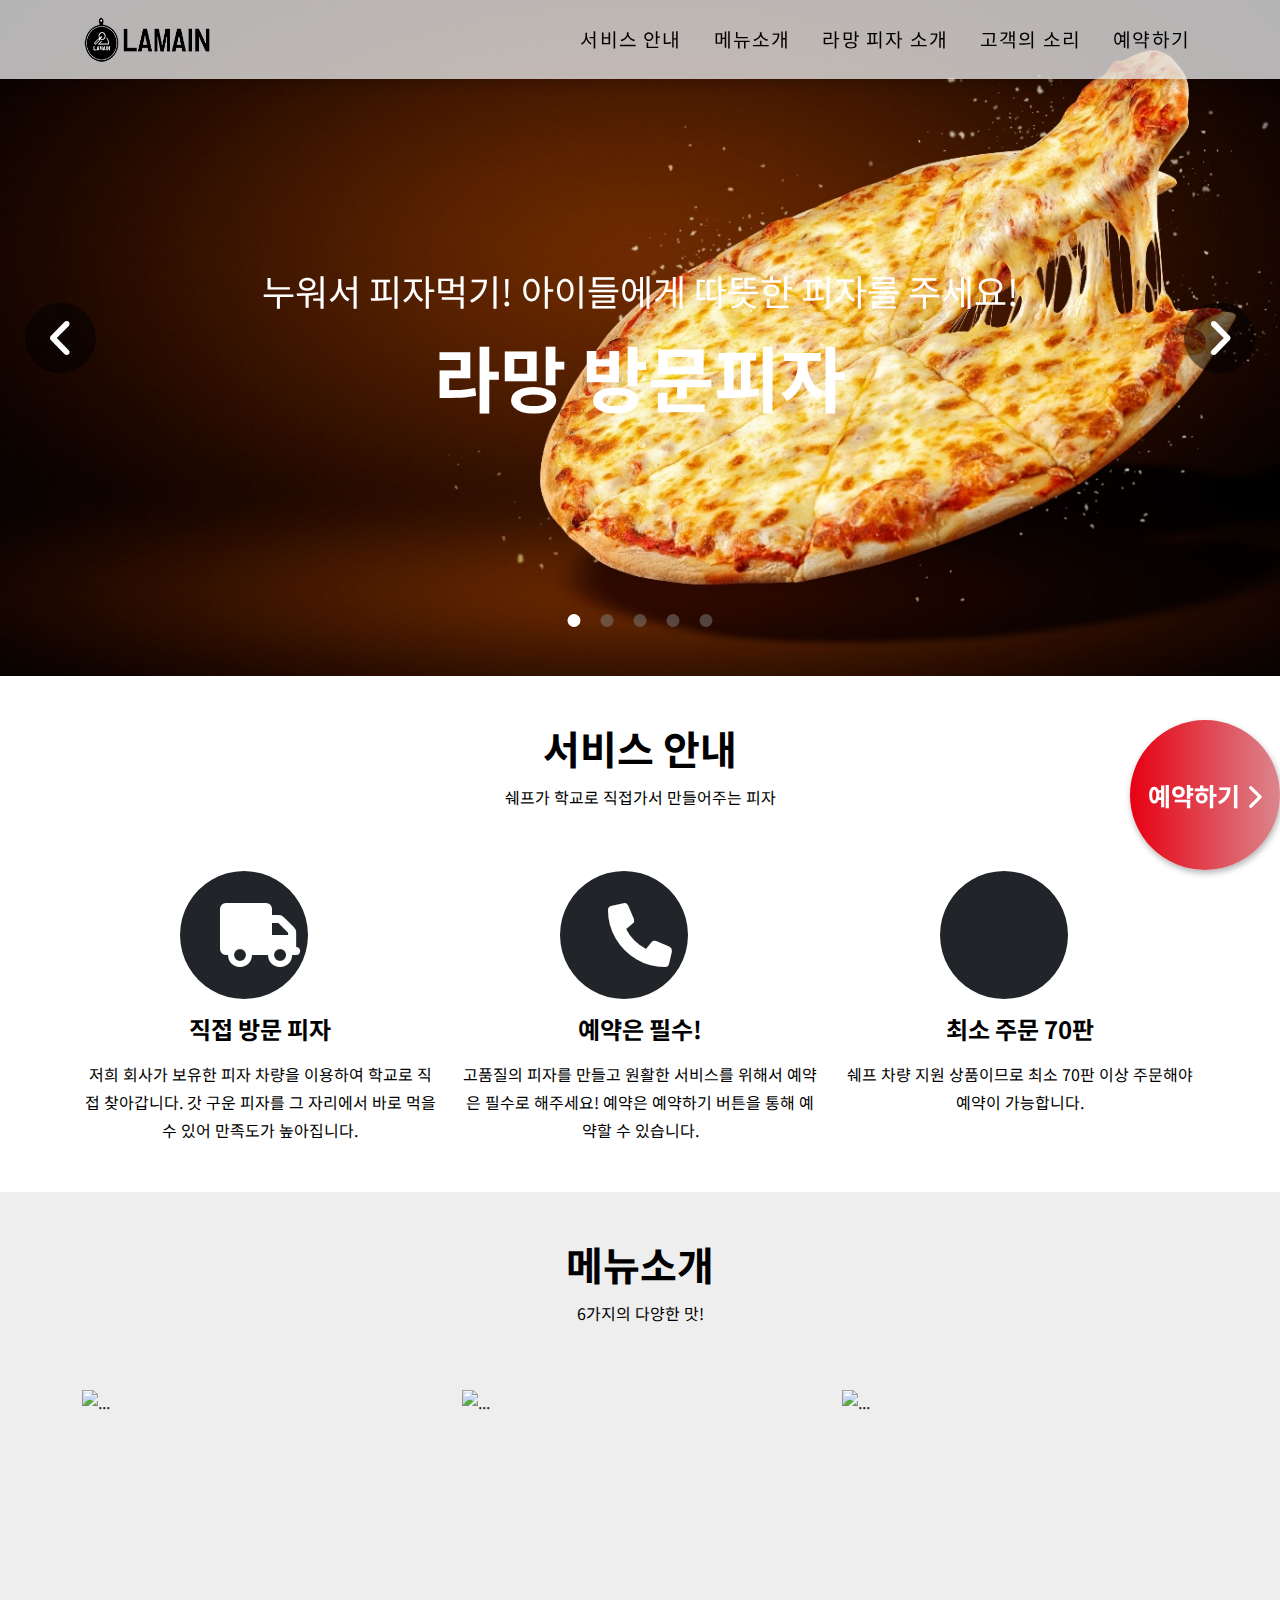
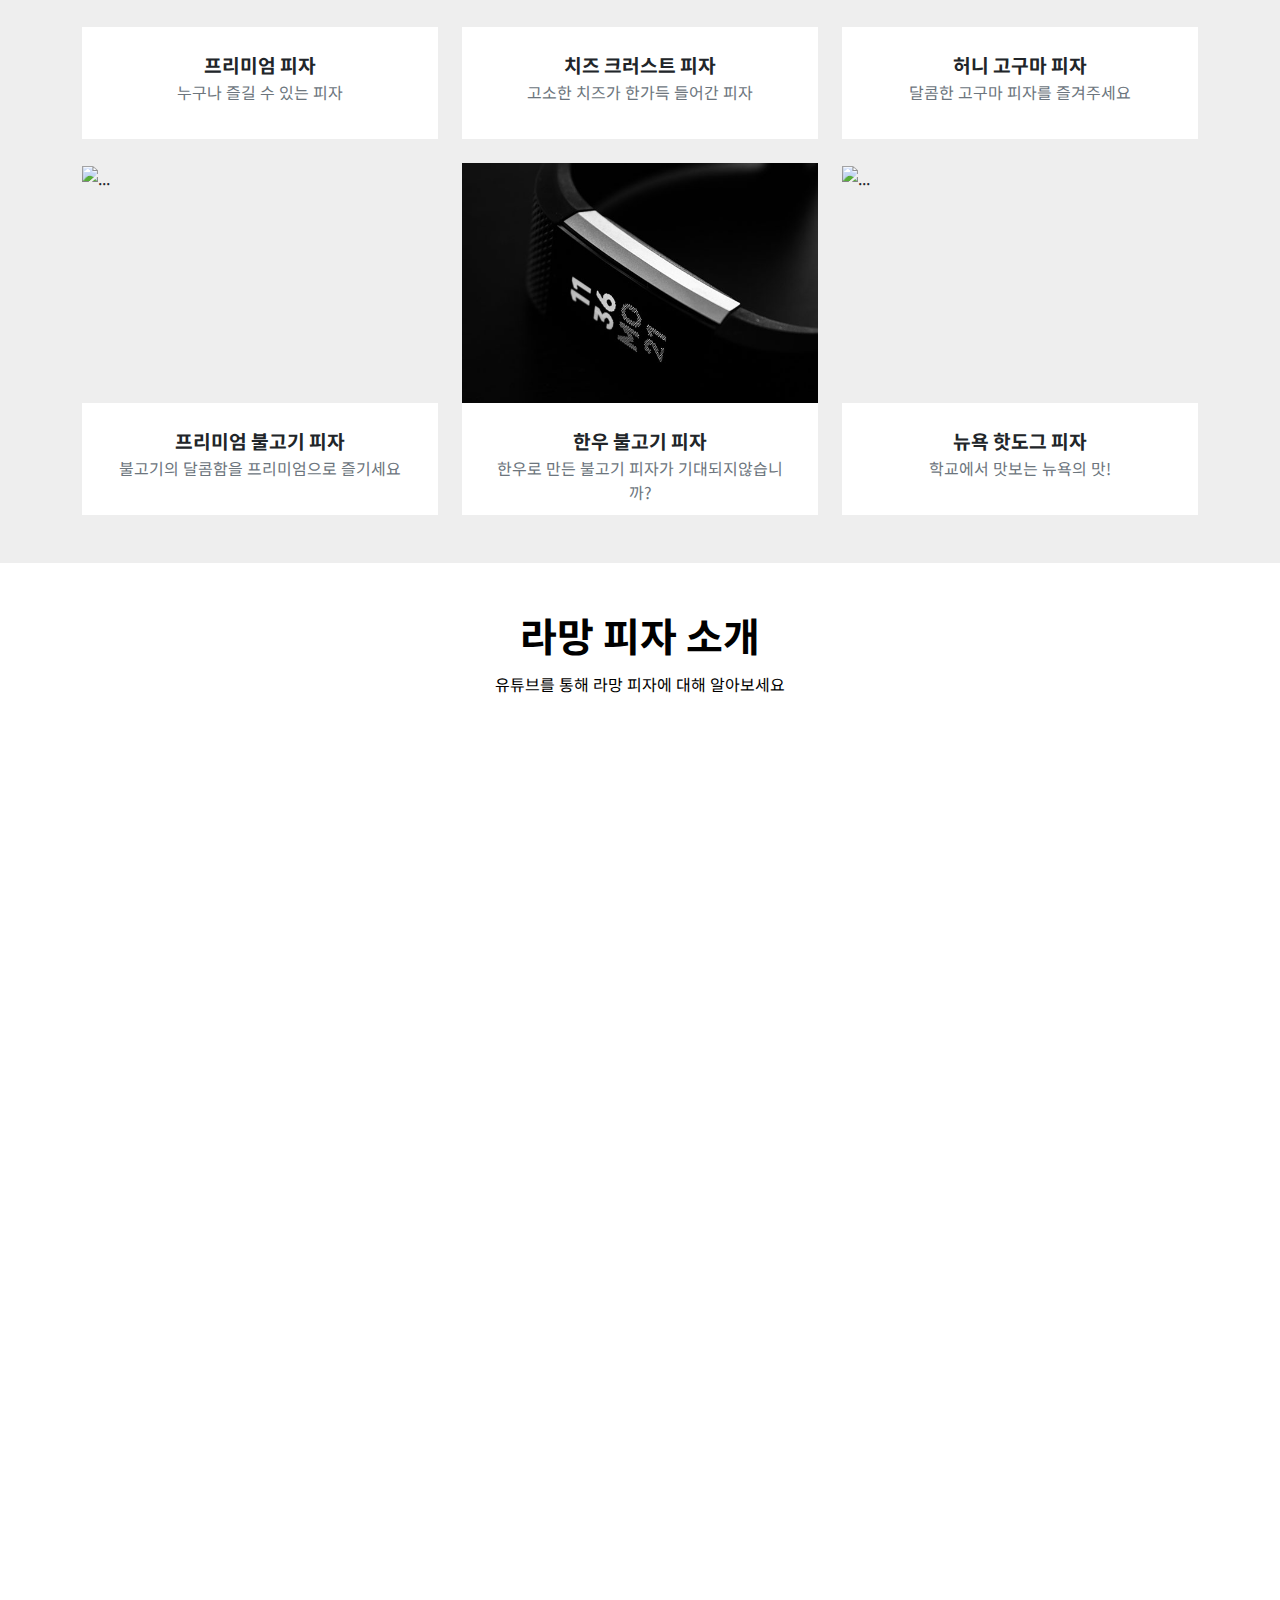
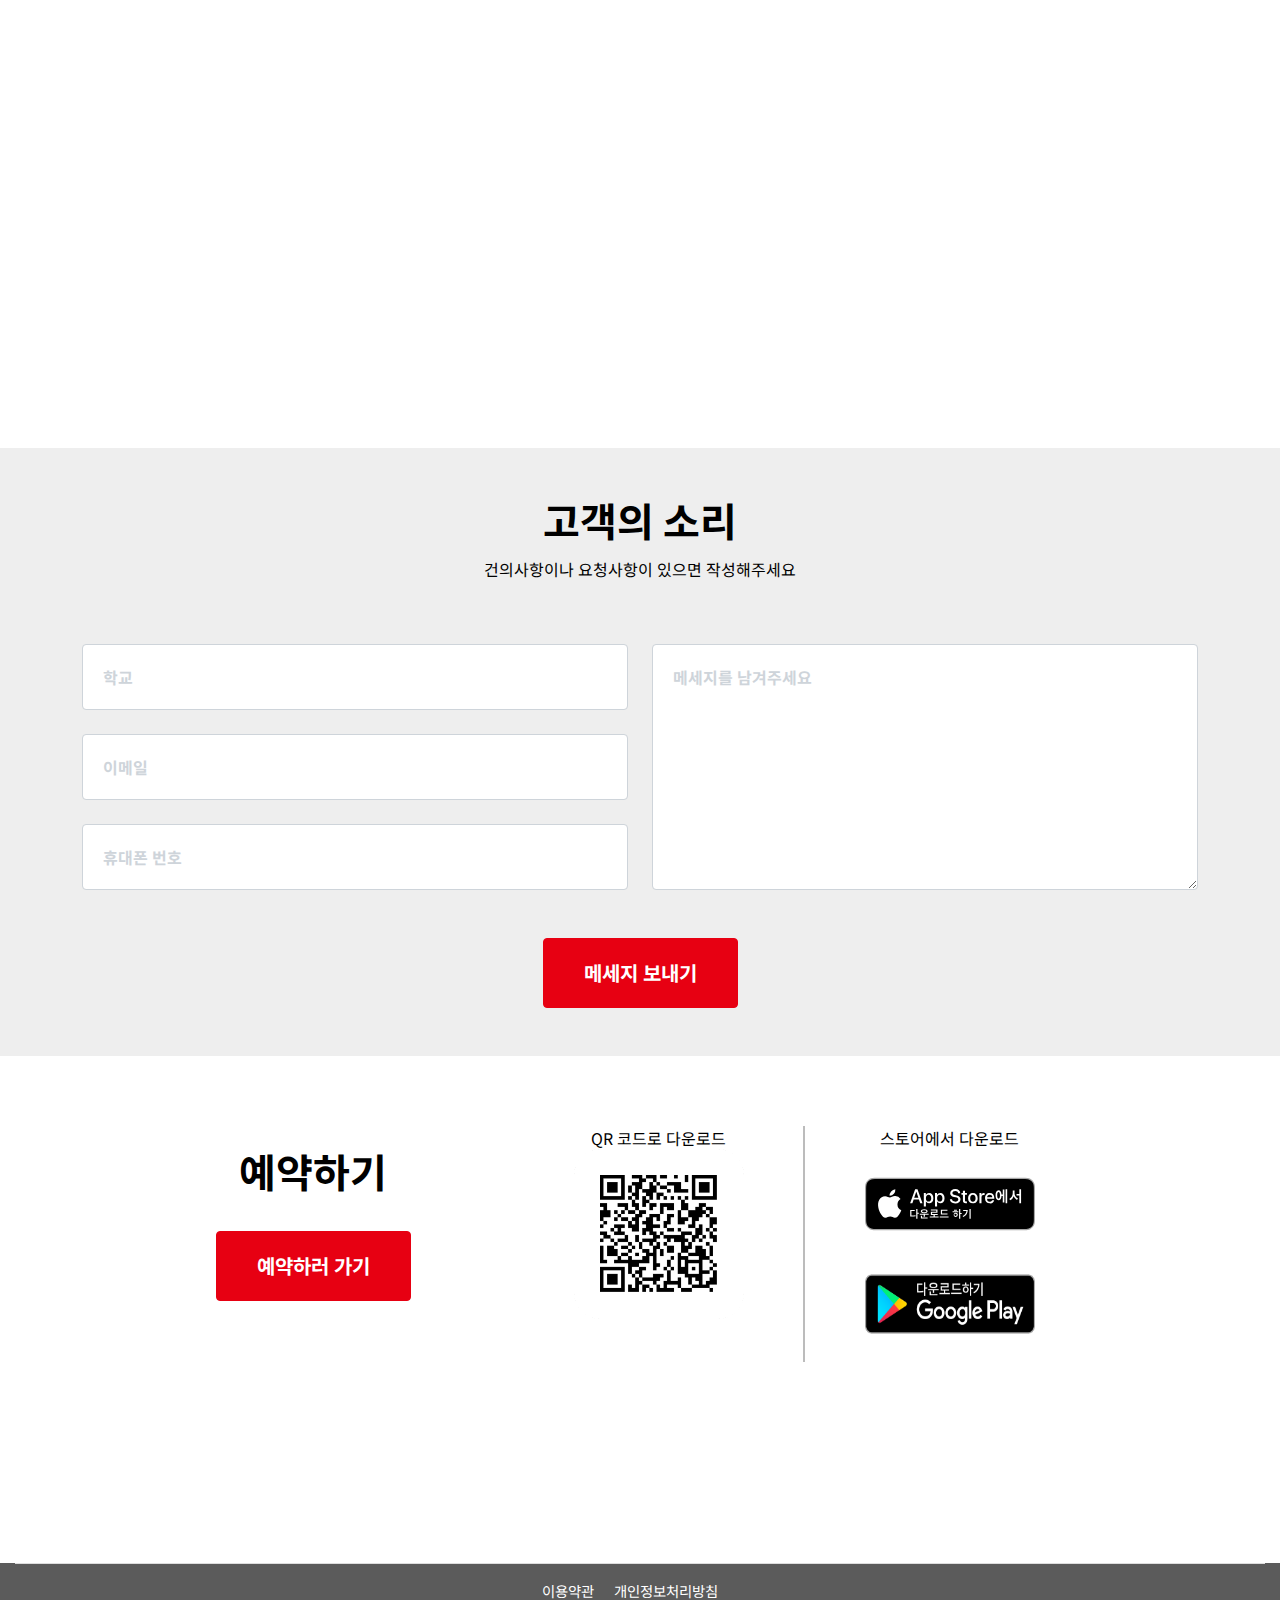
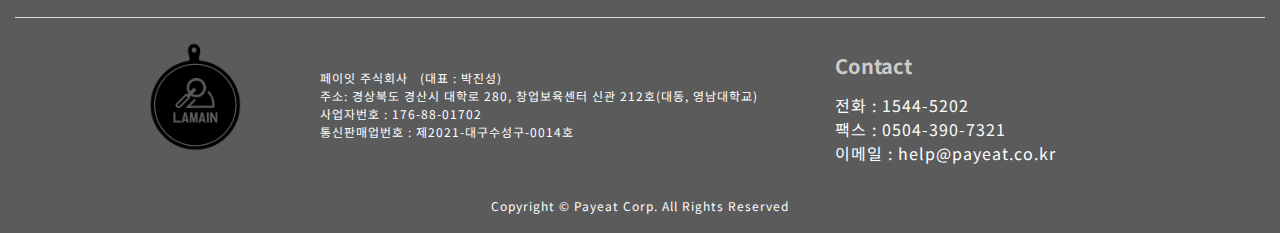
==== commit de7061bc: "Add files via upload" ====
--- a/index.html
+++ b/index.html
@@ -670,39 +670,37 @@
           <img src="./img/close-icon.svg" alt="Close modal" />
         </div>
         <div class="row justify-content-center">
-          <div class="col-lg-8">
-            <div class="modal-body">
-              <!-- Project details-->
-              <h2 class="text-uppercase">치즈 크러스트 피자</h2>
-              <p class="item-intro text-muted">
-                피자 가득히 이불을 덮고 있는듯한 통통한 치즈! 입안 가득히
-                느껴지는 고소한 치즈의 향연!
-              </p>
-              <img
-                class="img-fluid d-block mx-auto"
-                src="./img/menu/menu2.jpg"
-                alt="..."
-              />
-              <p>
-                독일산 모짜렐라 치즈와 고다치즈를 사용하여 만든 고소한
-                치즈크러스트 피자
-              </p>
-              <ul class="list-inline">
-                <li>
-                  <strong>함량:</strong>
-                  판(640g, 80g X 8조각)
-                </li>
-                <li>
-                  <strong>가격:</strong>
-                  15,500원
-                </li>
-                <li>
-                  <strong>준비물:</strong>
-                  양파 6kg, 피망 4kg, 양송이 3kg, 스위트콘 大(1캔)<br />
-                  (100판 기준, 볶음밥용으로 잘라주세요)
-                </li>
-              </ul>
-            </div>
+          <div class="modal-body">
+            <!-- Project details-->
+            <h2 class="text-uppercase">치즈 크러스트 피자</h2>
+            <p class="item-intro text-muted">
+              피자 가득히 이불을 덮고 있는듯한 통통한 치즈! 입안 가득히 느껴지는
+              고소한 치즈의 향연!
+            </p>
+            <img
+              class="img-fluid d-block mx-auto"
+              src="./img/menu/menu2.jpg"
+              alt="..."
+            />
+            <p>
+              독일산 모짜렐라 치즈와 고다치즈를 사용하여 만든 고소한
+              치즈크러스트 피자
+            </p>
+            <ul class="list-inline">
+              <li>
+                <strong>함량:</strong>
+                판(640g, 80g X 8조각)
+              </li>
+              <li>
+                <strong>가격:</strong>
+                15,500원
+              </li>
+              <li>
+                <strong>준비물:</strong>
+                양파 6kg, 피망 4kg, 양송이 3kg, 스위트콘 大(1캔)<br />
+                (100판 기준, 볶음밥용으로 잘라주세요)
+              </li>
+            </ul>
           </div>
         </div>
       </div>
@@ -720,37 +718,35 @@
           <img src="./img/close-icon.svg" alt="Close modal" />
         </div>
         <div class="row justify-content-center">
-          <div class="col-lg-8">
-            <div class="modal-body">
-              <!-- Project details-->
-              <h2 class="text-uppercase">허니 고구마 피자</h2>
-              <p class="item-intro text-muted">
-                전북 고창에서 수확한 고구마로 만든 달콤한 고구마 피자
-              </p>
-              <img
-                class="img-fluid d-block mx-auto"
-                src="./img/menu/menu3.jpg"
-                alt="..."
-              />
-              <p>
-                섬유소의 집합소로 알려진 고구마를 푸짐하게 즐겨보세요. 달콤한
-                고구마가 들어있어 계속 끌리는 마성의 고구마피자!
-              </p>
-              <ul class="list-inline">
-                <li>
-                  <strong>함량:</strong>
-                  판(640g, 80g X 8조각)
-                </li>
-                <li>
-                  <strong>가격:</strong>
-                  14,500원
-                </li>
-                <li>
-                  <strong>준비물:</strong>
-                  학교에서 준비할 것이 없어요!
-                </li>
-              </ul>
-            </div>
+          <div class="modal-body">
+            <!-- Project details-->
+            <h2 class="text-uppercase">허니 고구마 피자</h2>
+            <p class="item-intro text-muted">
+              전북 고창에서 수확한 고구마로 만든 달콤한 고구마 피자
+            </p>
+            <img
+              class="img-fluid d-block mx-auto"
+              src="./img/menu/menu3.jpg"
+              alt="..."
+            />
+            <p>
+              섬유소의 집합소로 알려진 고구마를 푸짐하게 즐겨보세요. 달콤한
+              고구마가 들어있어 계속 끌리는 마성의 고구마피자!
+            </p>
+            <ul class="list-inline">
+              <li>
+                <strong>함량:</strong>
+                판(640g, 80g X 8조각)
+              </li>
+              <li>
+                <strong>가격:</strong>
+                14,500원
+              </li>
+              <li>
+                <strong>준비물:</strong>
+                학교에서 준비할 것이 없어요!
+              </li>
+            </ul>
           </div>
         </div>
       </div>
@@ -770,38 +766,36 @@
           </div>
           <div class="container">
             <div class="row justify-content-center">
-              <div class="col-lg-8">
-                <div class="modal-body">
-                  <!-- Project details-->
-                  <h2 class="text-uppercase">프리미엄 불고기 피자</h2>
-                  <p class="item-intro text-muted">
-                    호주산 리얼 불고기가 들어간 피자
-                  </p>
-                  <img
-                    class="img-fluid d-block mx-auto"
-                    src="./img/menu/menu1.jpg"
-                    alt="..."
-                  />
-                  <p>
-                    한국인의 입맛을 사로잡은 피자 "육즙이 좌르륵~특별한 비법을
-                    담은 맛있는 불고기 피자!" 한 입 베어물면 불고기의 달콤한
-                    육즙이 입안에 좌르륵~ 퍼져갑니다.
-                  </p>
-                  <ul class="list-inline">
-                    <li>
-                      <strong>함량:</strong>
-                      판(640g, 80g X 8조각)
-                    </li>
-                    <li>
-                      <strong>가격:</strong>
-                      15,500원
-                    </li>
-                    <li>
-                      <strong>준비물:</strong>
-                      학교에서 준비할 것이 없어요!
-                    </li>
-                  </ul>
-                </div>
+              <div class="modal-body">
+                <!-- Project details-->
+                <h2 class="text-uppercase">프리미엄 불고기 피자</h2>
+                <p class="item-intro text-muted">
+                  호주산 리얼 불고기가 들어간 피자
+                </p>
+                <img
+                  class="img-fluid d-block mx-auto"
+                  src="./img/menu/menu1.jpg"
+                  alt="..."
+                />
+                <p>
+                  한국인의 입맛을 사로잡은 피자 "육즙이 좌르륵~특별한 비법을
+                  담은 맛있는 불고기 피자!" 한 입 베어물면 불고기의 달콤한
+                  육즙이 입안에 좌르륵~ 퍼져갑니다.
+                </p>
+                <ul class="list-inline">
+                  <li>
+                    <strong>함량:</strong>
+                    판(640g, 80g X 8조각)
+                  </li>
+                  <li>
+                    <strong>가격:</strong>
+                    15,500원
+                  </li>
+                  <li>
+                    <strong>준비물:</strong>
+                    학교에서 준비할 것이 없어요!
+                  </li>
+                </ul>
               </div>
             </div>
           </div>
@@ -823,38 +817,36 @@
           </div>
           <div class="container">
             <div class="row justify-content-center">
-              <div class="col-lg-8">
-                <div class="modal-body">
-                  <!-- Project details-->
-                  <h2 class="text-uppercase">한우 불고기 피자</h2>
-                  <p class="item-intro text-muted">
-                    한국의 힘! 한우가 들어간 피자
-                  </p>
-                  <img
-                    class="img-fluid d-block mx-auto"
-                    src="./img/menu/menu2.jpg"
-                    alt="..."
-                  />
-                  <p>
-                    한국인의 입맛을 사로잡은 피자 "육즙이 좌르륵~특별한 비법을
-                    담은 맛있는 불고기 피자!" 한 입 베어물면 불고기의 달콤한
-                    육즙이 입안에 좌르륵~ 퍼져갑니다.
-                  </p>
-                  <ul class="list-inline">
-                    <li>
-                      <strong>함량:</strong>
-                      판(640g, 80g X 8조각)
-                    </li>
-                    <li>
-                      <strong>가격:</strong>
-                      16,500원
-                    </li>
-                    <li>
-                      <strong>준비물:</strong>
-                      학교에서 준비할 것이 없어요!
-                    </li>
-                  </ul>
-                </div>
+              <div class="modal-body">
+                <!-- Project details-->
+                <h2 class="text-uppercase">한우 불고기 피자</h2>
+                <p class="item-intro text-muted">
+                  한국의 힘! 한우가 들어간 피자
+                </p>
+                <img
+                  class="img-fluid d-block mx-auto"
+                  src="./img/menu/menu2.jpg"
+                  alt="..."
+                />
+                <p>
+                  한국인의 입맛을 사로잡은 피자 "육즙이 좌르륵~특별한 비법을
+                  담은 맛있는 불고기 피자!" 한 입 베어물면 불고기의 달콤한
+                  육즙이 입안에 좌르륵~ 퍼져갑니다.
+                </p>
+                <ul class="list-inline">
+                  <li>
+                    <strong>함량:</strong>
+                    판(640g, 80g X 8조각)
+                  </li>
+                  <li>
+                    <strong>가격:</strong>
+                    16,500원
+                  </li>
+                  <li>
+                    <strong>준비물:</strong>
+                    학교에서 준비할 것이 없어요!
+                  </li>
+                </ul>
               </div>
             </div>
           </div>
@@ -876,35 +868,33 @@
           </div>
           <div class="container">
             <div class="row justify-content-center">
-              <div class="col-lg-8">
-                <div class="modal-body">
-                  <!-- Project details-->
-                  <h2 class="text-uppercase">뉴욕 핫도그 피자</h2>
-                  <p class="item-intro text-muted">미국 갈 필요가 없는 피자</p>
-                  <img
-                    class="img-fluid d-block mx-auto"
-                    src="./img/menu/menu3.jpg"
-                    alt="..."
-                  />
-                  <p>
-                    속이 꽉찬 랍스터가 통으로 들어갔다! 비주얼 끝판왕 리얼
-                    랍스터와 스테이크의 환상적인 만남으로 풍성함이 가득!
-                  </p>
-                  <ul class="list-inline">
-                    <li>
-                      <strong>함량:</strong>
-                      판(640g, 80g X 8조각)
-                    </li>
-                    <li>
-                      <strong>가격:</strong>
-                      준비중
-                    </li>
-                    <li>
-                      <strong>준비물:</strong>
-                      학교에서 준비할 것이 없어요!
-                    </li>
-                  </ul>
-                </div>
+              <div class="modal-body">
+                <!-- Project details-->
+                <h2 class="text-uppercase">뉴욕 핫도그 피자</h2>
+                <p class="item-intro text-muted">미국 갈 필요가 없는 피자</p>
+                <img
+                  class="img-fluid d-block mx-auto"
+                  src="./img/menu/menu3.jpg"
+                  alt="..."
+                />
+                <p>
+                  속이 꽉찬 랍스터가 통으로 들어갔다! 비주얼 끝판왕 리얼
+                  랍스터와 스테이크의 환상적인 만남으로 풍성함이 가득!
+                </p>
+                <ul class="list-inline">
+                  <li>
+                    <strong>함량:</strong>
+                    판(640g, 80g X 8조각)
+                  </li>
+                  <li>
+                    <strong>가격:</strong>
+                    준비중
+                  </li>
+                  <li>
+                    <strong>준비물:</strong>
+                    학교에서 준비할 것이 없어요!
+                  </li>
+                </ul>
               </div>
             </div>
           </div>
--- a/css/main.css
+++ b/css/main.css
@@ -3182,6 +3182,8 @@
   left: 100%;
   width: 90%;
   height: 60px;
+
+  border-radius: 50px 0px 00px 50px;
   background-image: linear-gradient(to left, #db868d, #e70012);
   color: #fff;
 }
@@ -3190,7 +3192,7 @@
   position: absolute;
 
   height: 50px;
-  left: -52px;
+  left: 5px;
   top: 5px;
 }
 
@@ -3214,6 +3216,8 @@
   border: solid 1px var(--theme-color);
   background-color: #fff;
   color: var(--theme-color);
+  border-radius: 50px 0px 00px 50px;
+  border-right: none;
 }
 
 .reserv-text {
@@ -3242,6 +3246,10 @@
     transition: all 0.4s;
 
     overflow: hidden;
+  }
+
+  .reservation-fixed img {
+    display: none;
   }
 
   .reservation-fixed a {
@@ -3314,6 +3322,9 @@
 .footer-web {
   box-sizing: border-box;
   padding: 10px 0;
+
+  max-width: 500px;
+  margin: 0 auto;
 }
 
 .footer-logo {
@@ -3337,6 +3348,7 @@
 .footer-cs {
   margin-top: 20px;
   line-height: 1.5;
+  text-align: left;
 }
 .footer-cs p {
   margin-bottom: 10px;
@@ -3348,6 +3360,7 @@
   text-align: center;
   font-size: 16px;
   letter-spacing: 1px;
+  text-align: left;
 
   margin: 0;
 }
@@ -3369,6 +3382,8 @@
     flex-wrap: wrap;
     justify-content: center;
     align-items: center;
+
+    max-width: 1320px;
   }
 
   .footer-logo {
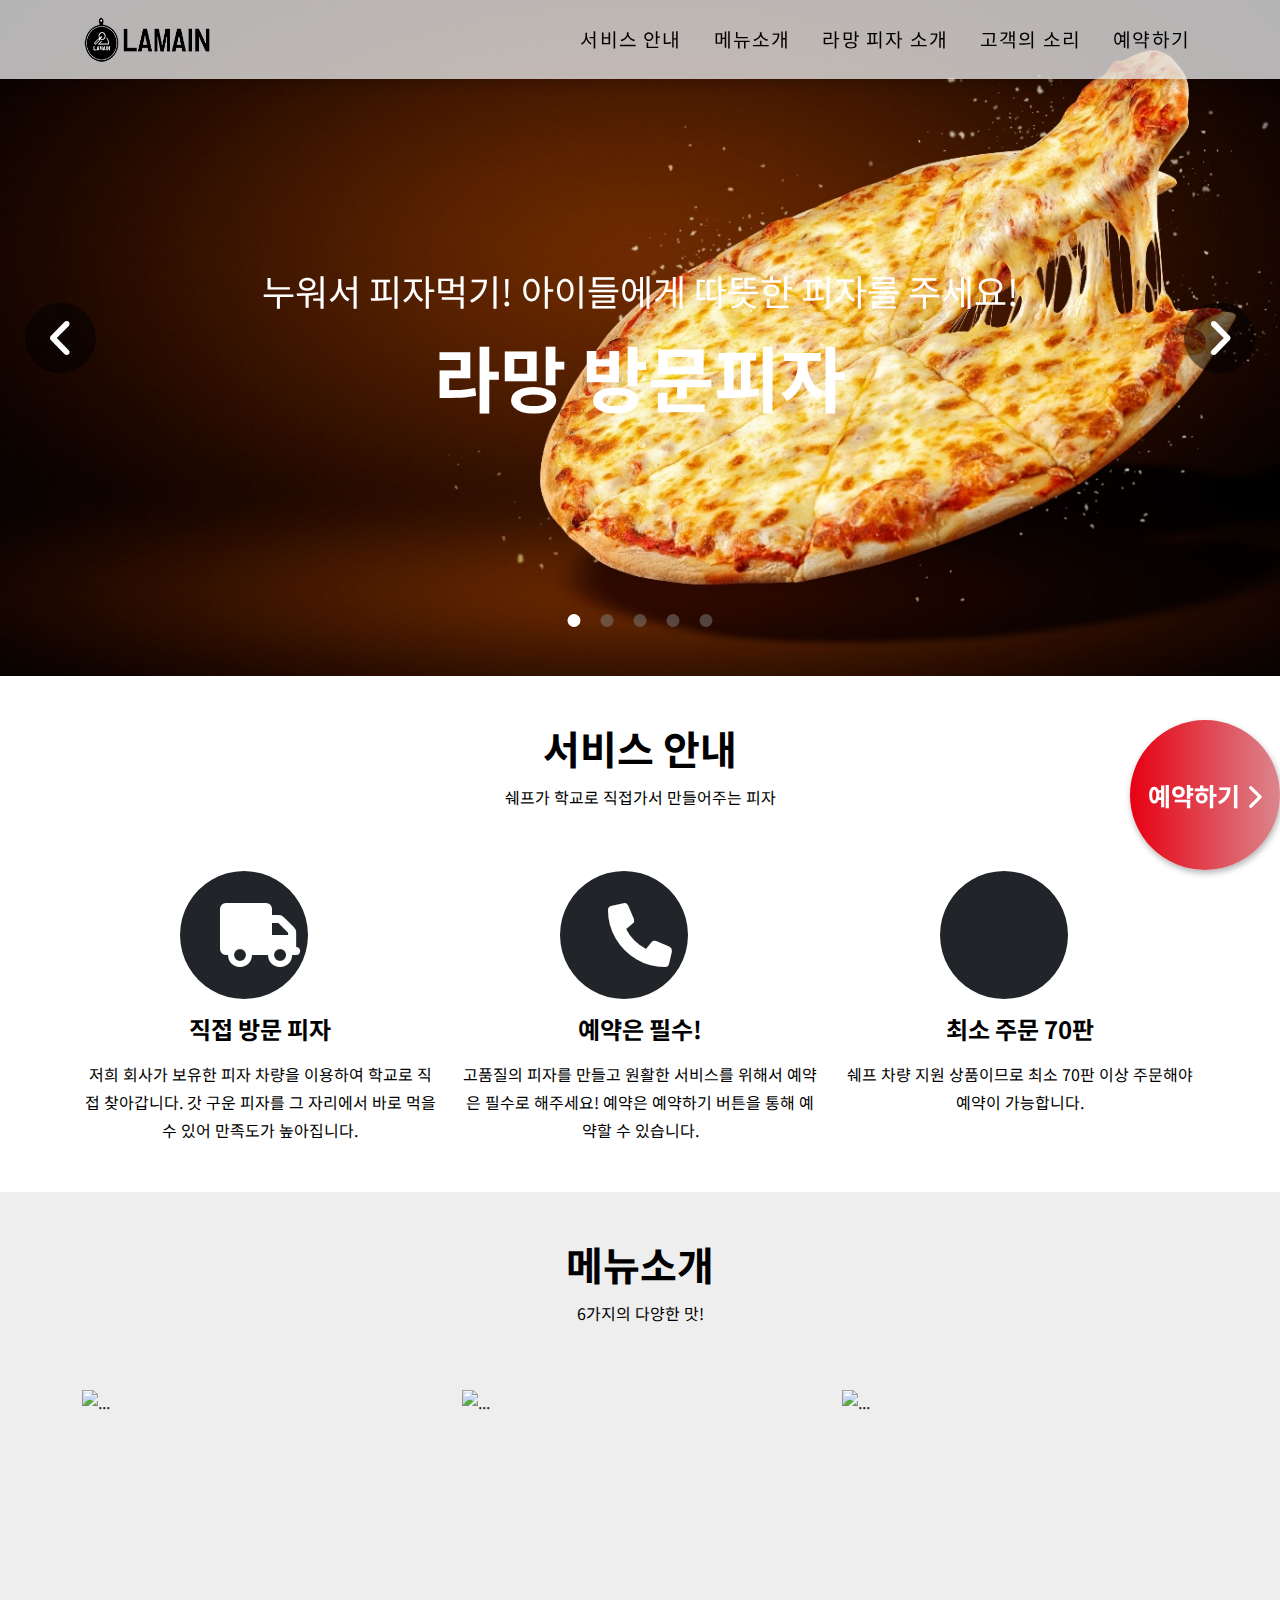
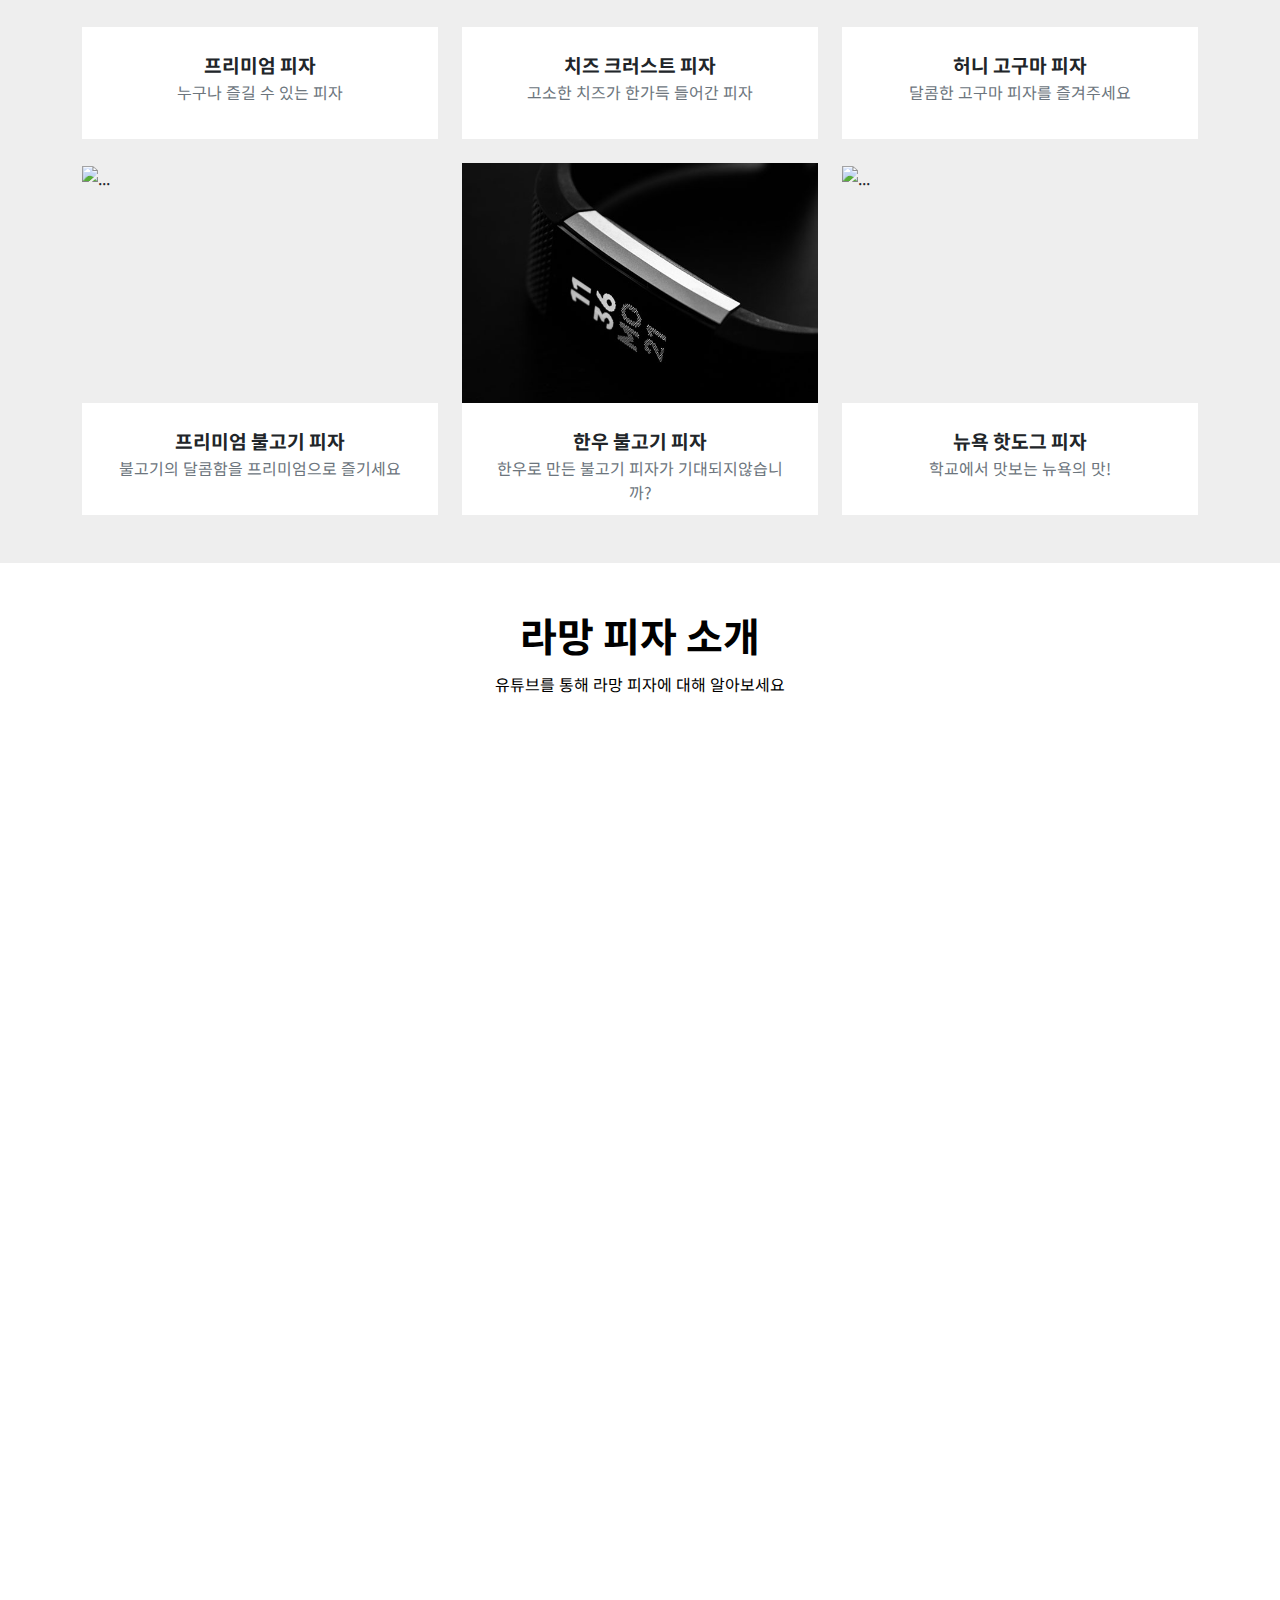
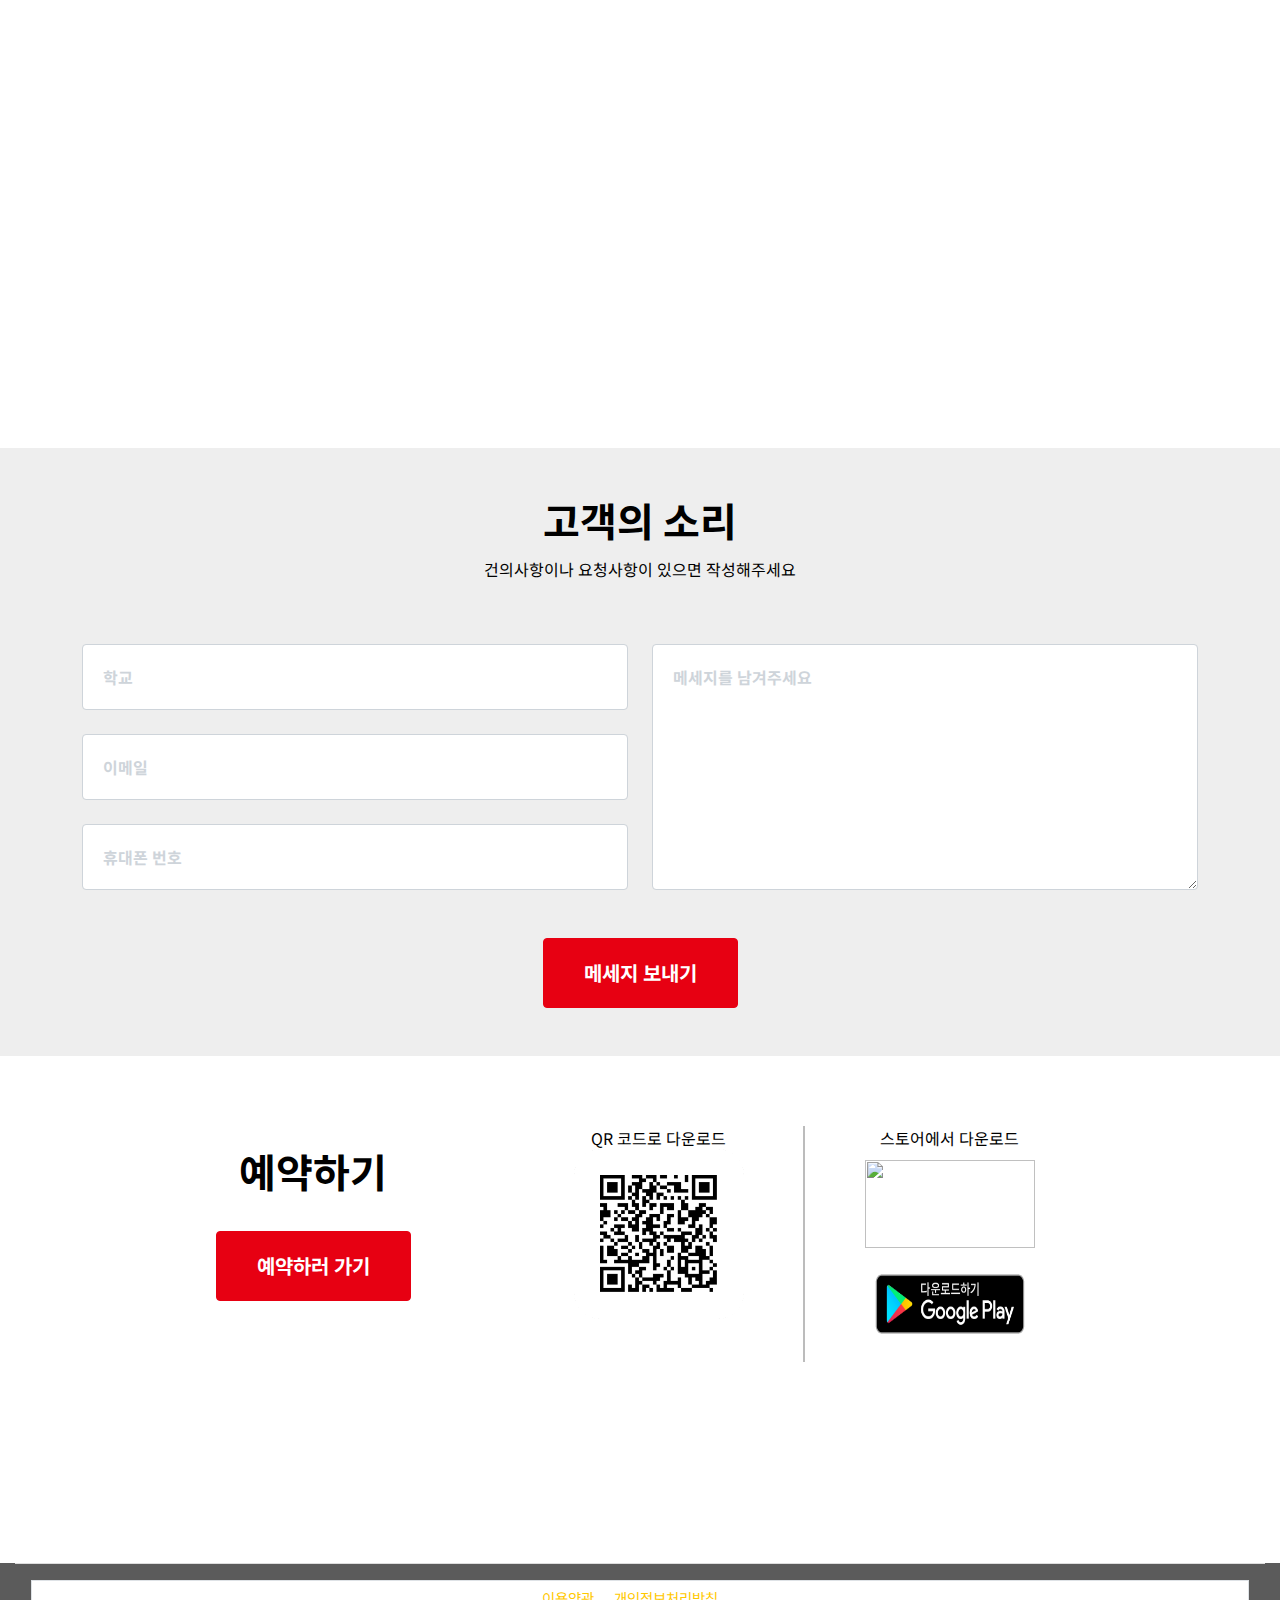
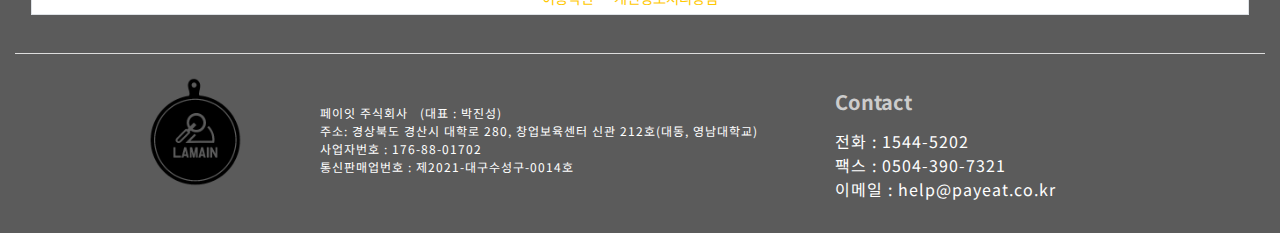
==== commit b43dfed3: "Add files via upload" ====
--- a/index.html
+++ b/index.html
@@ -89,6 +89,7 @@
         </div>
       </div>
     </nav>
+
     <!-- Masthead-->
     <header>
       <div class="slide-box">
@@ -134,6 +135,7 @@
         </div>
       </div>
     </header>
+
     <!-- Services-->
     <section class="page-section" id="services">
       <div class="container">
@@ -182,6 +184,7 @@
         </div>
       </div>
     </section>
+
     <!-- Portfolio Grid-->
     <section class="page-section page-bg" id="portfolio">
       <div class="container">
@@ -359,6 +362,7 @@
         </div>
       </div>
     </section>
+
     <!-- 라망 피자 소개-->
     <section class="page-section" id="about">
       <div class="container">
@@ -435,6 +439,7 @@
         </div>
       </div>
     </section>
+
     <!-- Team-->
     <section class="page-section page-bg" id="team">
       <div class="container">
@@ -524,6 +529,7 @@
         </form>
       </div>
     </section>
+
     <!-- Contact-->
     <section class="page-section" id="contact">
       <div class="container">
@@ -551,12 +557,12 @@
               <div class="store-wrap">
                 <div class="app-store">
                   <a href="#">
-                    <img src="./img/logos/App-store.svg" alt="" />
+                    <img src="./img/logos/App-store.svg.png" alt="" />
                   </a>
                 </div>
                 <div class="app-store">
                   <a href="#">
-                    <img src="./img/logos/google-play-badge1.png" alt="" />
+                    <img src="./img/logos/google-play-badge.png" alt="" />
                   </a>
                 </div>
               </div>
@@ -568,7 +574,6 @@
     <!-- 예약하기 바로가기 -->
     <div class="reservation-fixed">
       <a href="./login/login.html" target="_blank">
-        <img src="./img/logos/라망.png" alt="" />
         <div class="reserv-text">
           <p>예약하기 <i class="fa-solid fa-chevron-right"></i></p>
         </div>
@@ -578,9 +583,23 @@
     <!-- footer -->
     <footer class="footer">
       <div class="fnb">
-        <ul>
+        <ul class="page-link">
           <li><a href="../etc/service.html">이용약관</a></li>
           <li><a href="../etc/privacy.html">개인정보처리방침</a></li>
+        </ul>
+        <ul class="sns-link">
+          <li>
+            <a href="#"><img src="./img/sns로고/ico_blog.svg" alt="" /></a>
+          </li>
+          <li>
+            <a href="#"><img src="./img/sns로고/ico_facebook.svg" alt="" /></a>
+          </li>
+          <li>
+            <a href="#"><img src="./img/sns로고/ico_insta.svg" alt="" /></a>
+          </li>
+          <li>
+            <a href="#"><img src="./img/sns로고/ico_you.svg" alt="" /></a>
+          </li>
         </ul>
       </div>
       <div class="footer-web">
@@ -760,43 +779,41 @@
       aria-hidden="true"
     >
       <div class="modal-dialog">
-        <div class="modal-content">
-          <div class="close-modal" data-bs-dismiss="modal">
-            <img src="./img/close-icon.svg" alt="Close modal" />
-          </div>
-          <div class="container">
-            <div class="row justify-content-center">
-              <div class="modal-body">
-                <!-- Project details-->
-                <h2 class="text-uppercase">프리미엄 불고기 피자</h2>
-                <p class="item-intro text-muted">
-                  호주산 리얼 불고기가 들어간 피자
-                </p>
-                <img
-                  class="img-fluid d-block mx-auto"
-                  src="./img/menu/menu1.jpg"
-                  alt="..."
-                />
-                <p>
-                  한국인의 입맛을 사로잡은 피자 "육즙이 좌르륵~특별한 비법을
-                  담은 맛있는 불고기 피자!" 한 입 베어물면 불고기의 달콤한
-                  육즙이 입안에 좌르륵~ 퍼져갑니다.
-                </p>
-                <ul class="list-inline">
-                  <li>
-                    <strong>함량:</strong>
-                    판(640g, 80g X 8조각)
-                  </li>
-                  <li>
-                    <strong>가격:</strong>
-                    15,500원
-                  </li>
-                  <li>
-                    <strong>준비물:</strong>
-                    학교에서 준비할 것이 없어요!
-                  </li>
-                </ul>
-              </div>
+        <div class="close-modal" data-bs-dismiss="modal">
+          <img src="./img/close-icon.svg" alt="Close modal" />
+        </div>
+        <div class="container">
+          <div class="row justify-content-center">
+            <div class="modal-body">
+              <!-- Project details-->
+              <h2 class="text-uppercase">프리미엄 불고기 피자</h2>
+              <p class="item-intro text-muted">
+                호주산 리얼 불고기가 들어간 피자
+              </p>
+              <img
+                class="img-fluid d-block mx-auto"
+                src="./img/menu/menu1.jpg"
+                alt="..."
+              />
+              <p>
+                한국인의 입맛을 사로잡은 피자 "육즙이 좌르륵~특별한 비법을 담은
+                맛있는 불고기 피자!" 한 입 베어물면 불고기의 달콤한 육즙이
+                입안에 좌르륵~ 퍼져갑니다.
+              </p>
+              <ul class="list-inline">
+                <li>
+                  <strong>함량:</strong>
+                  판(640g, 80g X 8조각)
+                </li>
+                <li>
+                  <strong>가격:</strong>
+                  15,500원
+                </li>
+                <li>
+                  <strong>준비물:</strong>
+                  학교에서 준비할 것이 없어요!
+                </li>
+              </ul>
             </div>
           </div>
         </div>
@@ -811,43 +828,39 @@
       aria-hidden="true"
     >
       <div class="modal-dialog">
-        <div class="modal-content">
-          <div class="close-modal" data-bs-dismiss="modal">
-            <img src="./img/close-icon.svg" alt="Close modal" />
-          </div>
-          <div class="container">
-            <div class="row justify-content-center">
-              <div class="modal-body">
-                <!-- Project details-->
-                <h2 class="text-uppercase">한우 불고기 피자</h2>
-                <p class="item-intro text-muted">
-                  한국의 힘! 한우가 들어간 피자
-                </p>
-                <img
-                  class="img-fluid d-block mx-auto"
-                  src="./img/menu/menu2.jpg"
-                  alt="..."
-                />
-                <p>
-                  한국인의 입맛을 사로잡은 피자 "육즙이 좌르륵~특별한 비법을
-                  담은 맛있는 불고기 피자!" 한 입 베어물면 불고기의 달콤한
-                  육즙이 입안에 좌르륵~ 퍼져갑니다.
-                </p>
-                <ul class="list-inline">
-                  <li>
-                    <strong>함량:</strong>
-                    판(640g, 80g X 8조각)
-                  </li>
-                  <li>
-                    <strong>가격:</strong>
-                    16,500원
-                  </li>
-                  <li>
-                    <strong>준비물:</strong>
-                    학교에서 준비할 것이 없어요!
-                  </li>
-                </ul>
-              </div>
+        <div class="close-modal" data-bs-dismiss="modal">
+          <img src="./img/close-icon.svg" alt="Close modal" />
+        </div>
+        <div class="container">
+          <div class="row justify-content-center">
+            <div class="modal-body">
+              <!-- Project details-->
+              <h2 class="text-uppercase">한우 불고기 피자</h2>
+              <p class="item-intro text-muted">한국의 힘! 한우가 들어간 피자</p>
+              <img
+                class="img-fluid d-block mx-auto"
+                src="./img/menu/menu2.jpg"
+                alt="..."
+              />
+              <p>
+                한국인의 입맛을 사로잡은 피자 "육즙이 좌르륵~특별한 비법을 담은
+                맛있는 불고기 피자!" 한 입 베어물면 불고기의 달콤한 육즙이
+                입안에 좌르륵~ 퍼져갑니다.
+              </p>
+              <ul class="list-inline">
+                <li>
+                  <strong>함량:</strong>
+                  판(640g, 80g X 8조각)
+                </li>
+                <li>
+                  <strong>가격:</strong>
+                  16,500원
+                </li>
+                <li>
+                  <strong>준비물:</strong>
+                  학교에서 준비할 것이 없어요!
+                </li>
+              </ul>
             </div>
           </div>
         </div>
@@ -862,40 +875,38 @@
       aria-hidden="true"
     >
       <div class="modal-dialog">
-        <div class="modal-content">
-          <div class="close-modal" data-bs-dismiss="modal">
-            <img src="./img/close-icon.svg" alt="Close modal" />
-          </div>
-          <div class="container">
-            <div class="row justify-content-center">
-              <div class="modal-body">
-                <!-- Project details-->
-                <h2 class="text-uppercase">뉴욕 핫도그 피자</h2>
-                <p class="item-intro text-muted">미국 갈 필요가 없는 피자</p>
-                <img
-                  class="img-fluid d-block mx-auto"
-                  src="./img/menu/menu3.jpg"
-                  alt="..."
-                />
-                <p>
-                  속이 꽉찬 랍스터가 통으로 들어갔다! 비주얼 끝판왕 리얼
-                  랍스터와 스테이크의 환상적인 만남으로 풍성함이 가득!
-                </p>
-                <ul class="list-inline">
-                  <li>
-                    <strong>함량:</strong>
-                    판(640g, 80g X 8조각)
-                  </li>
-                  <li>
-                    <strong>가격:</strong>
-                    준비중
-                  </li>
-                  <li>
-                    <strong>준비물:</strong>
-                    학교에서 준비할 것이 없어요!
-                  </li>
-                </ul>
-              </div>
+        <div class="close-modal" data-bs-dismiss="modal">
+          <img src="./img/close-icon.svg" alt="Close modal" />
+        </div>
+        <div class="container">
+          <div class="row justify-content-center">
+            <div class="modal-body">
+              <!-- Project details-->
+              <h2 class="text-uppercase">뉴욕 핫도그 피자</h2>
+              <p class="item-intro text-muted">미국 갈 필요가 없는 피자</p>
+              <img
+                class="img-fluid d-block mx-auto"
+                src="./img/menu/menu3.jpg"
+                alt="..."
+              />
+              <p>
+                속이 꽉찬 랍스터가 통으로 들어갔다! 비주얼 끝판왕 리얼 랍스터와
+                스테이크의 환상적인 만남으로 풍성함이 가득!
+              </p>
+              <ul class="list-inline">
+                <li>
+                  <strong>함량:</strong>
+                  판(640g, 80g X 8조각)
+                </li>
+                <li>
+                  <strong>가격:</strong>
+                  준비중
+                </li>
+                <li>
+                  <strong>준비물:</strong>
+                  학교에서 준비할 것이 없어요!
+                </li>
+              </ul>
             </div>
           </div>
         </div>
--- a/css/main.css
+++ b/css/main.css
@@ -1560,6 +1560,10 @@
   margin-bottom: 10px;
 }
 
+.modal-body p {
+  margin-bottom: 10px;
+}
+
 .modal-footer {
   display: flex;
   flex-wrap: wrap;
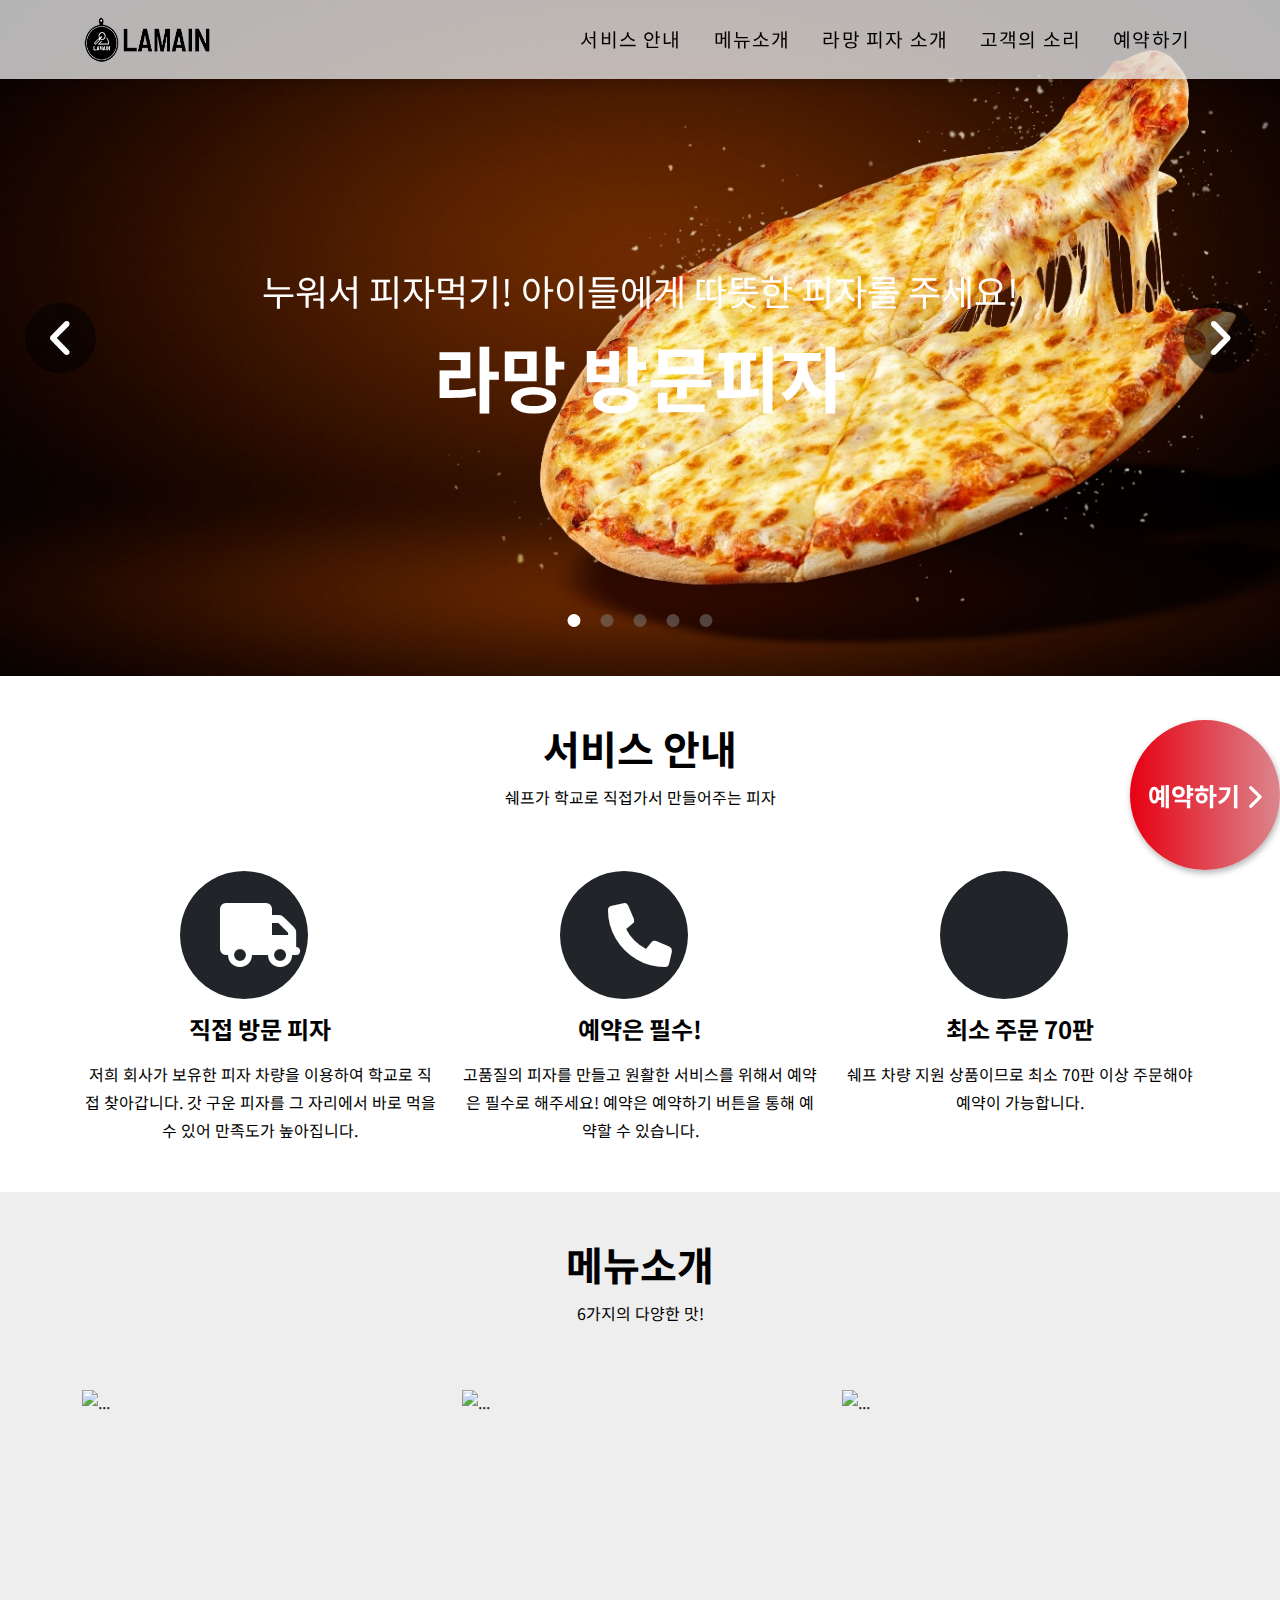
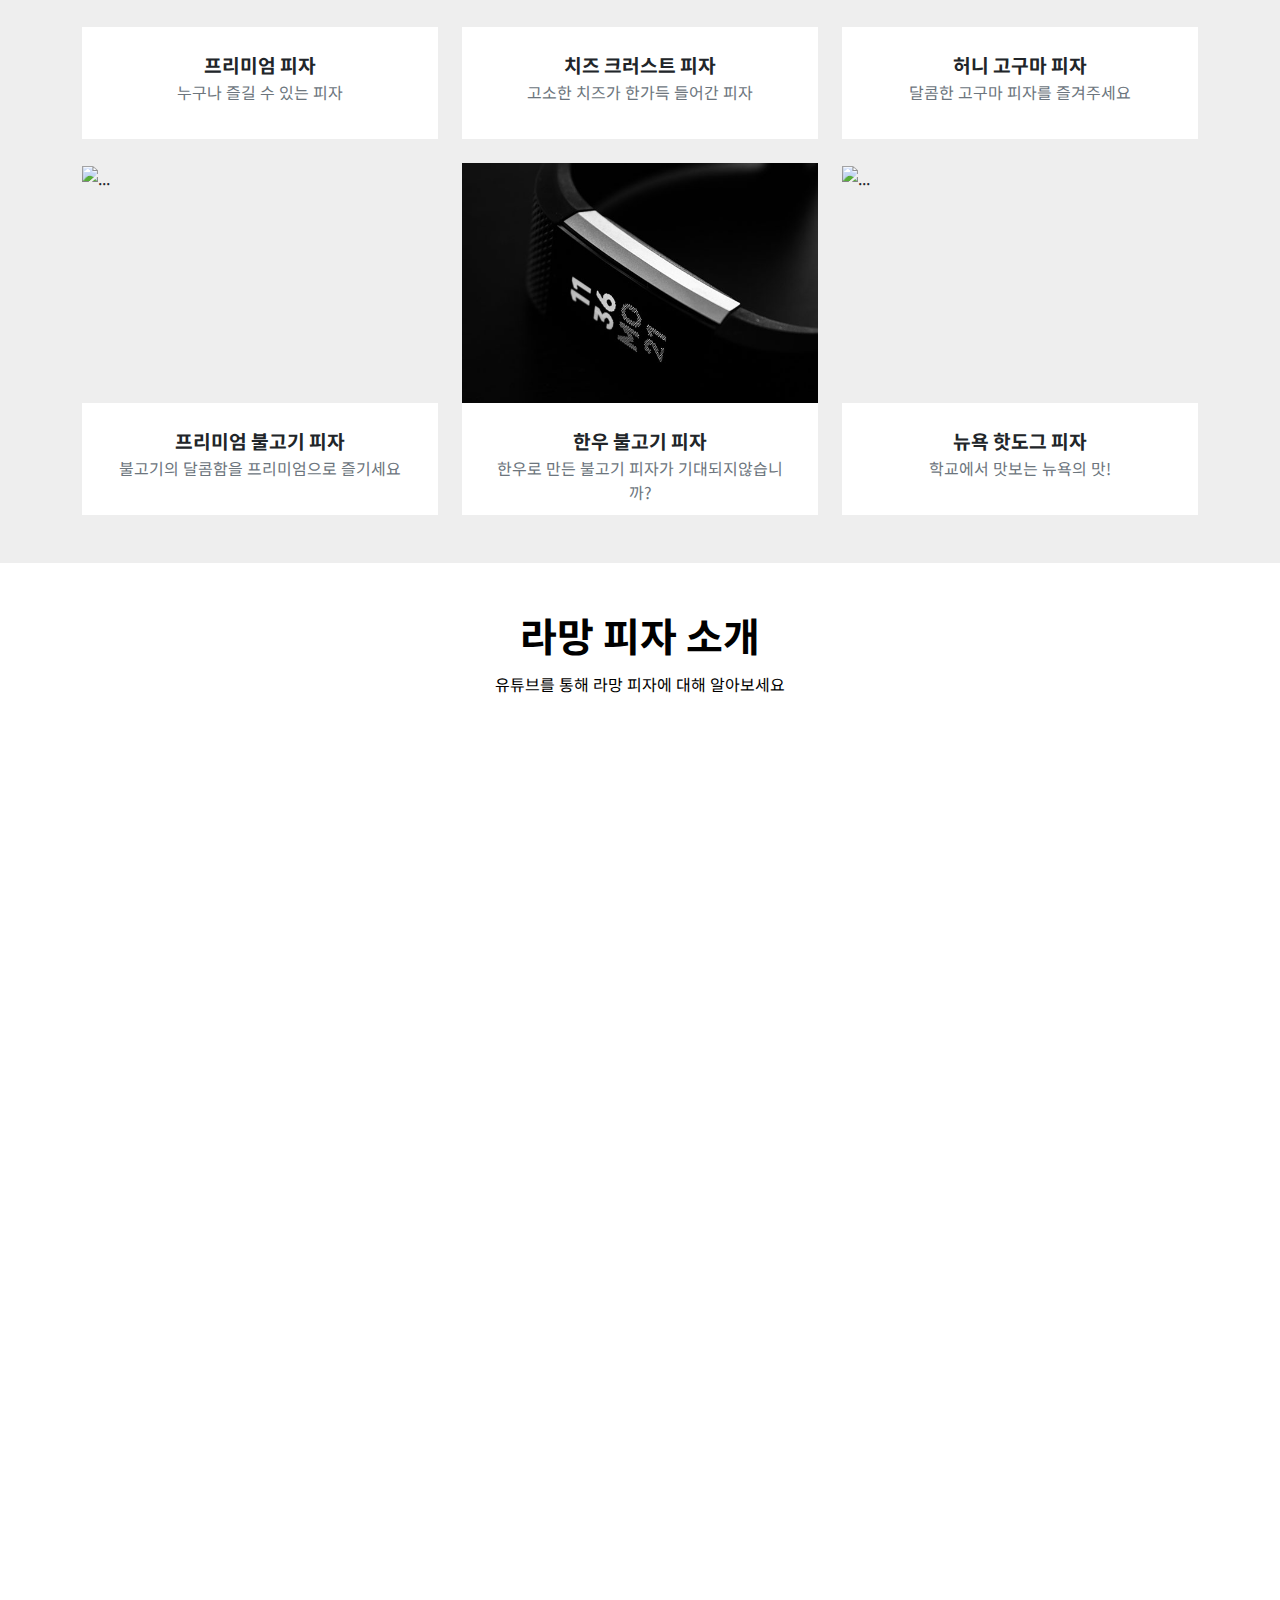
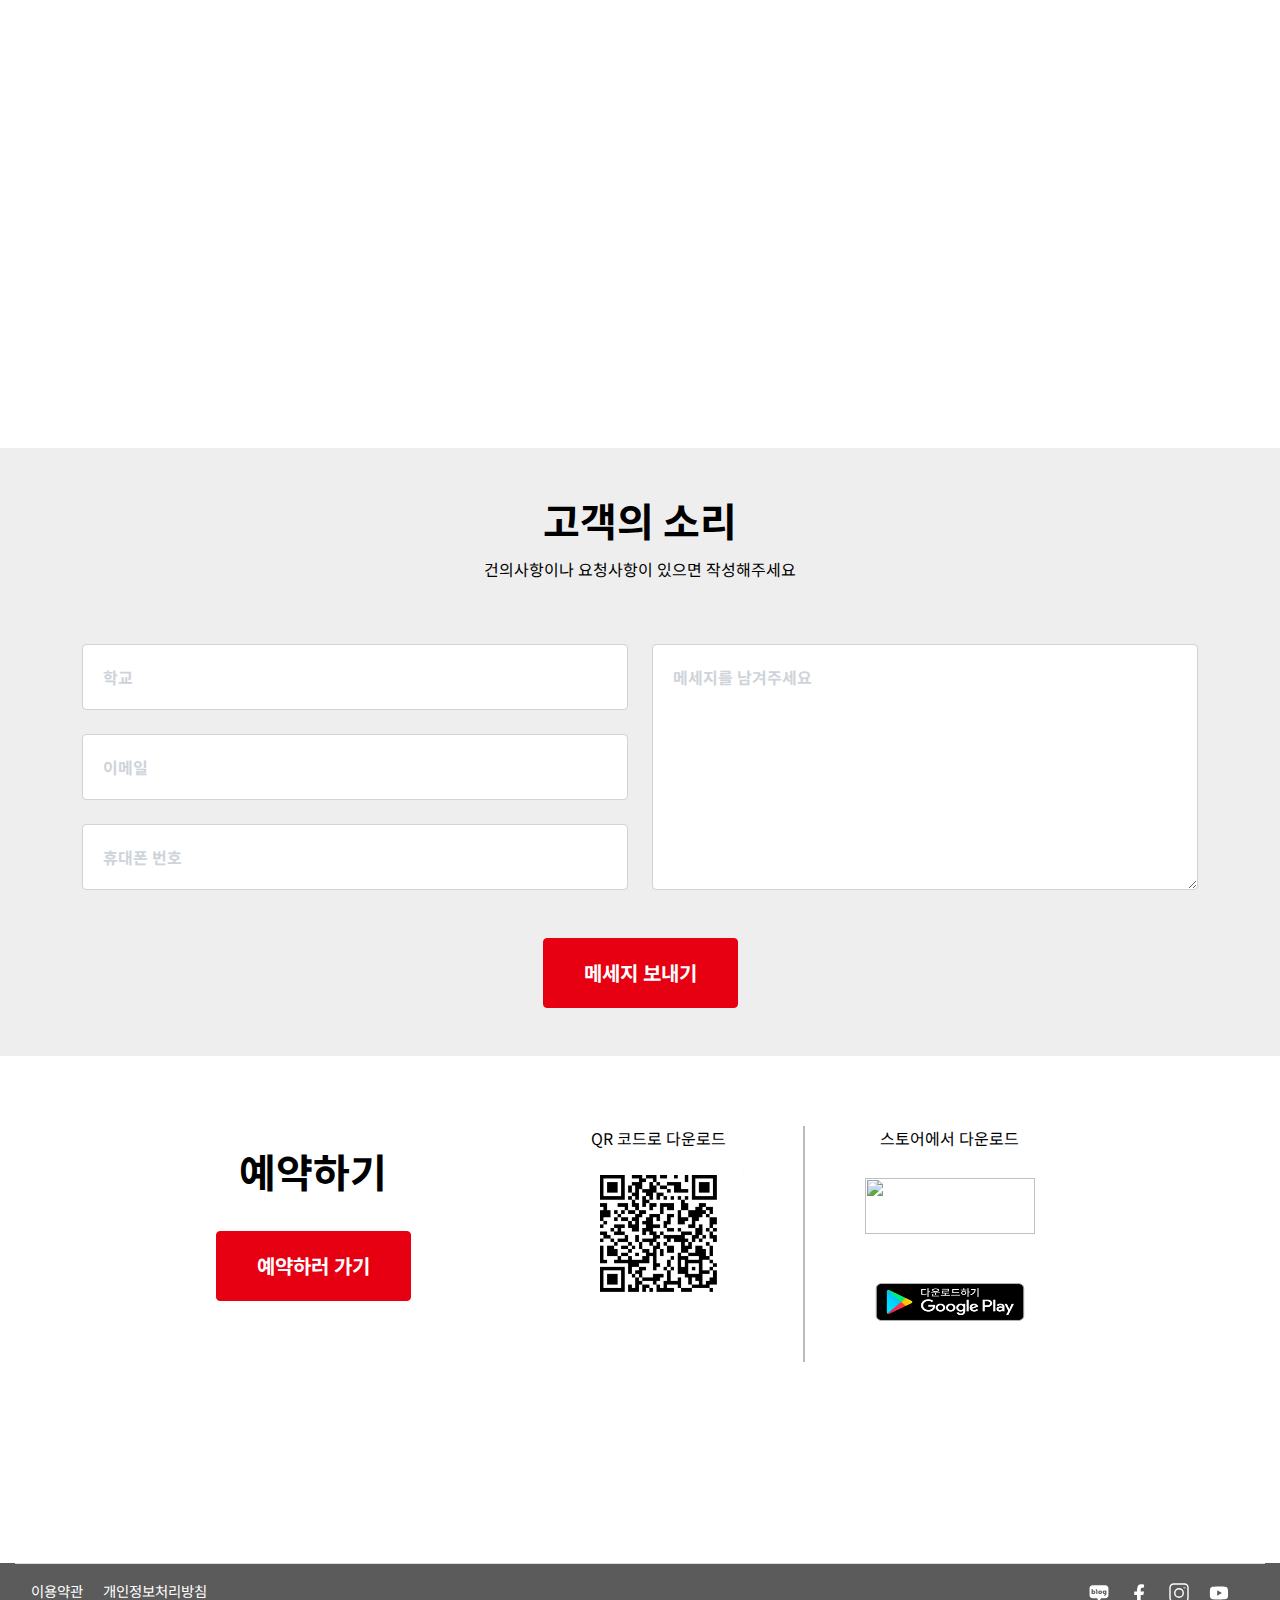
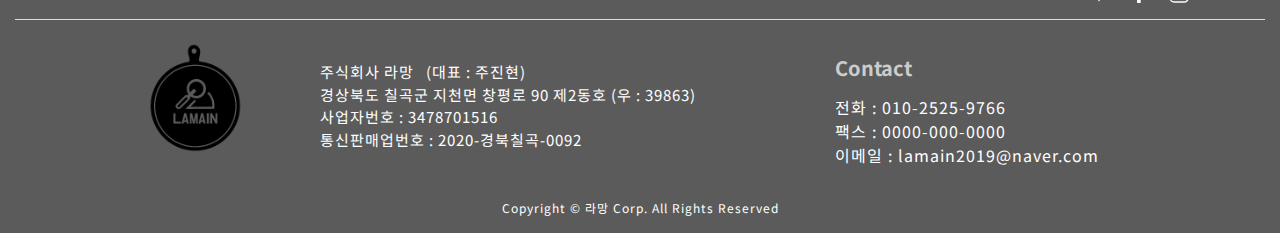
==== commit 61f075fa: "Add files via upload" ====
--- a/index.html
+++ b/index.html
@@ -607,23 +607,22 @@
           <img src="./img/logos/라망.png" alt="" />
         </div>
         <div class="footer-contents">
-          페이잇 주식회사 &nbsp; (대표 : 박진성)<br />
-          주소: 경상북도 경산시 대학로 280, 창업보육센터 신관 212호(대동,
-          영남대학교)
-          <br />사업자번호 : 176-88-01702<br />
-          통신판매업번호 : 제2021-대구수성구-0014호
+          주식회사 라망 &nbsp; (대표 : 주진현)<br />
+          경상북도 칠곡군 지천면 창평로 90 제2동호 (우 : 39863)
+          <br />사업자번호 : 3478701516<br />
+          통신판매업번호 : 2020-경북칠곡-0092
         </div>
         <div class="footer-cs">
           <p>Contact</p>
           <ul>
-            <li>전화 : 1544-5202</li>
-            <li>팩스 : 0504-390-7321</li>
-            <li>이메일 : help@payeat.co.kr</li>
+            <li>전화 : 010-2525-9766</li>
+            <li>팩스 : 0000-000-0000</li>
+            <li>이메일 : lamain2019@naver.com</li>
           </ul>
         </div>
       </div>
 
-      <p class="copyright">Copyright &copy Payeat Corp. All Rights Reserved</p>
+      <p class="copyright">Copyright &copy 라망 Corp. All Rights Reserved</p>
     </footer>
 
     <!-- Portfolio Modals-->
--- a/css/main.css
+++ b/css/main.css
@@ -1340,54 +1340,7 @@
 .navbar-dark .navbar-text a:hover {
   color: #fff;
 }
-.page-link {
-  position: relative;
-  display: block;
-  color: #ffc800;
-  text-decoration: none;
-  background-color: #fff;
-  border: 1px solid #dee2e6;
-  transition: color 0.15s ease-in-out, background-color 0.15s ease-in-out,
-    border-color 0.15s ease-in-out, box-shadow 0.15s ease-in-out;
-}
-@media (prefers-reduced-motion: reduce) {
-  .page-link {
-    transition: none;
-  }
-}
-.page-link:hover {
-  z-index: 2;
-  color: #cca000;
-  background-color: #e9ecef;
-  border-color: #dee2e6;
-}
-.page-link:focus {
-  z-index: 3;
-  color: #cca000;
-  background-color: #e9ecef;
-  outline: 0;
-  box-shadow: 0 0 0 0.25rem rgba(255, 200, 0, 0.25);
-}
-.page-item:not(:first-child) .page-link {
-  margin-left: -1px;
-}
-.page-item.disabled .page-link {
-  color: #6c757d;
-  pointer-events: none;
-  background-color: #fff;
-  border-color: #dee2e6;
-}
-.page-link {
-  padding: 0.375rem 0.75rem;
-}
-.page-item:first-child .page-link {
-  border-top-left-radius: 0.25rem;
-  border-bottom-left-radius: 0.25rem;
-}
-.page-item:last-child .page-link {
-  border-top-right-radius: 0.25rem;
-  border-bottom-right-radius: 0.25rem;
-}
+
 @-webkit-keyframes progress-bar-stripes {
   0% {
     background-position-x: 1rem;
@@ -3128,10 +3081,18 @@
 
 .app-store {
   width: 100%;
-  height: 88px;
+  height: 56px;
+
+  margin: 10px 0;
 }
 
 .app-store img {
+  width: 100%;
+  height: 100%;
+}
+
+.app-store a {
+  display: block;
   width: 100%;
   height: 100%;
 }
@@ -3184,10 +3145,10 @@
   position: sticky;
   bottom: 0;
   left: 100%;
-  width: 90%;
+  width: 75%;
   height: 60px;
 
-  border-radius: 50px 0px 00px 50px;
+  border-radius: 50px 0px 0px 50px;
   background-image: linear-gradient(to left, #db868d, #e70012);
   color: #fff;
 }
@@ -3225,13 +3186,17 @@
 }
 
 .reserv-text {
+  position: relative;
   width: 100%;
   height: 100%;
 }
 
 .reserv-text p {
+  position: absolute;
   width: 100%;
   height: 100%;
+
+  left: -33%;
 
   line-height: 60px;
 }
@@ -3277,6 +3242,7 @@
   }
 
   .reserv-text p {
+    left: 0;
     line-height: 150px;
   }
 }
@@ -3285,7 +3251,6 @@
 
 .footer {
   width: 100%;
-  height: 340px;
   padding: 0 15px;
   text-align: center;
   box-sizing: border-box;
@@ -3301,12 +3266,19 @@
   border-bottom: solid 1px #ddd;
   border-top: solid 1px #ddd;
   box-sizing: border-box;
+
+  display: flex;
+  flex-direction: row;
+  flex-wrap: nowrap;
+  justify-content: space-between;
+  align-items: center;
+  align-content: flex-start;
 }
 .fnb ul {
   display: flex;
   flex-direction: row;
   flex-wrap: nowrap;
-  justify-content: center;
+  justify-content: flex-start;
   align-items: center;
   align-content: flex-start;
 
@@ -3319,8 +3291,13 @@
   color: #929191;
 }
 .fnb a {
+  display: block;
   color: inherit;
   text-decoration: none;
+}
+
+.fnb .sns-link li {
+  width: 20px;
 }
 
 .footer-web {
@@ -3343,7 +3320,7 @@
 .footer-contents {
   text-align: left;
   line-height: 1.5;
-  font-size: 12px;
+  font-size: 15px;
   letter-spacing: 1px;
   padding-top: 16px;
   margin-right: 15px;
@@ -3371,6 +3348,7 @@
 
 .copyright {
   margin-top: 20px;
+  padding-bottom: 15px;
   font-size: 12px;
   letter-spacing: 1px;
 }
